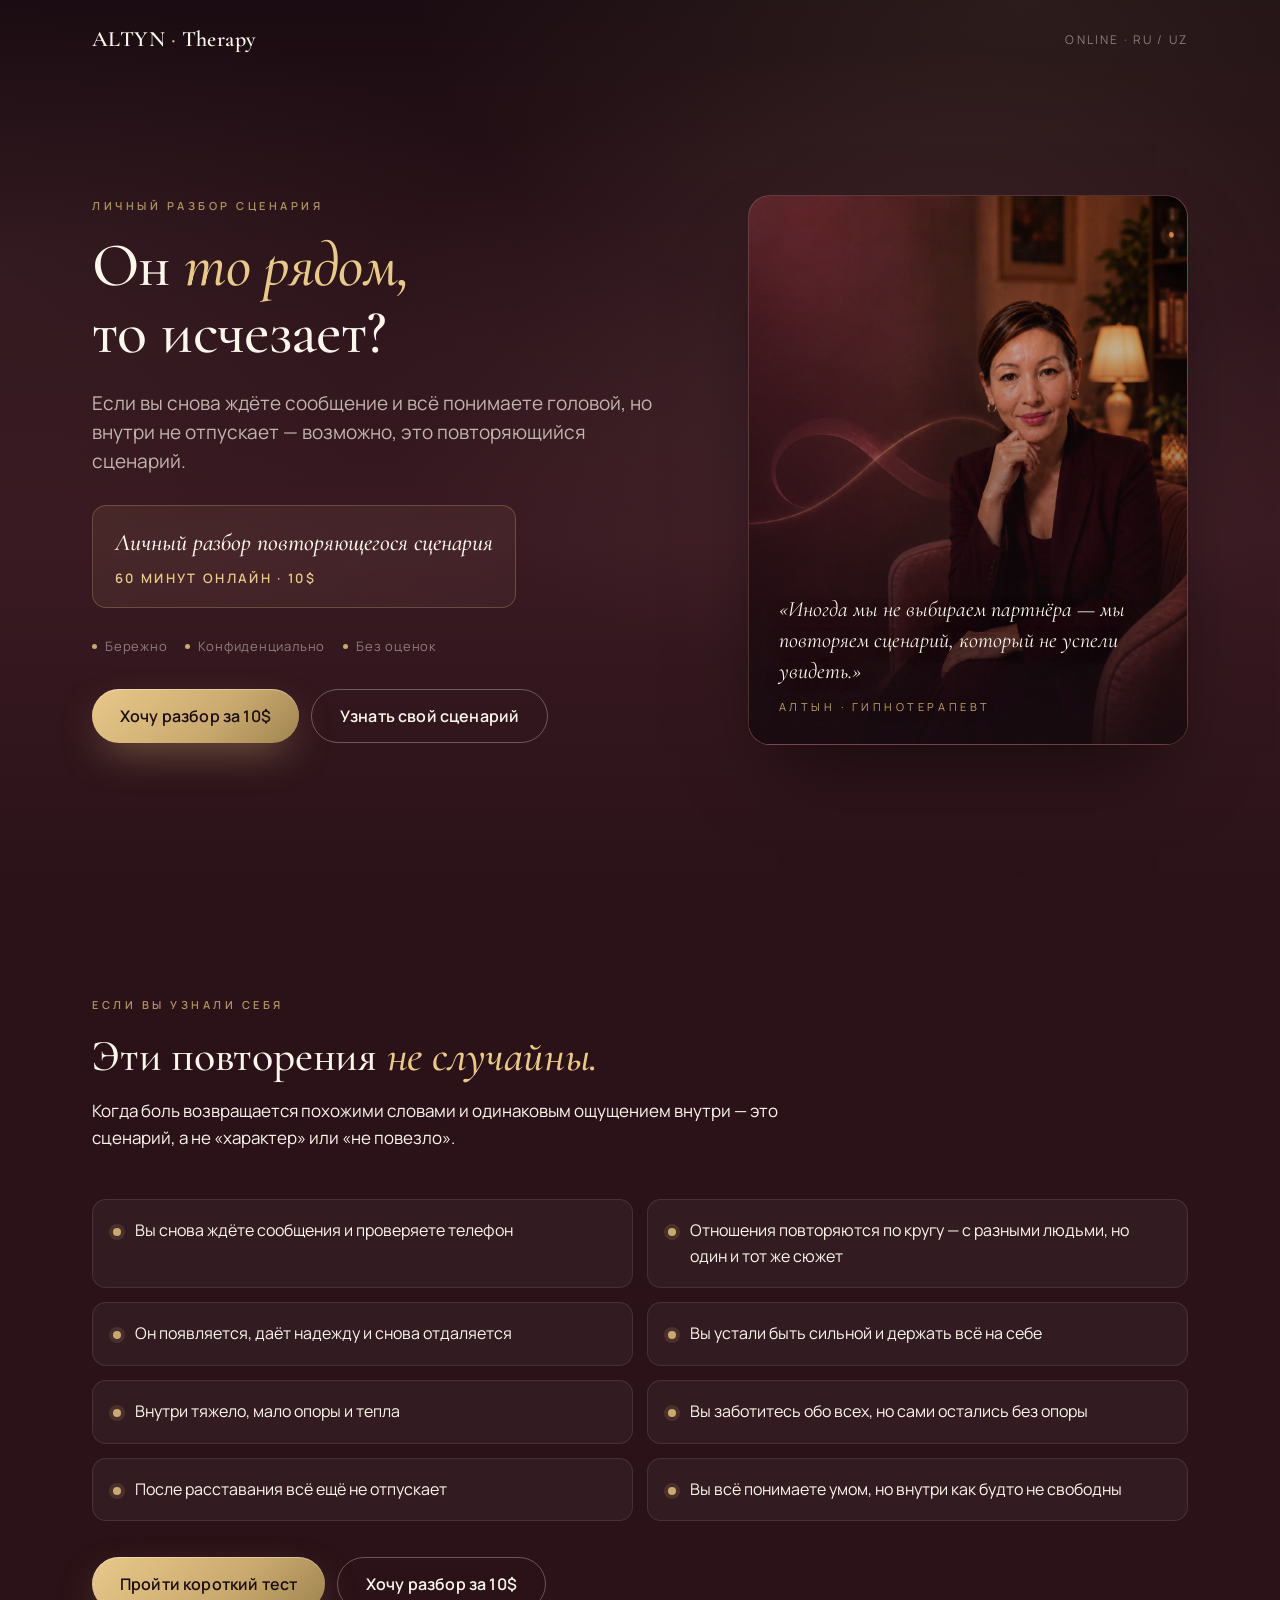
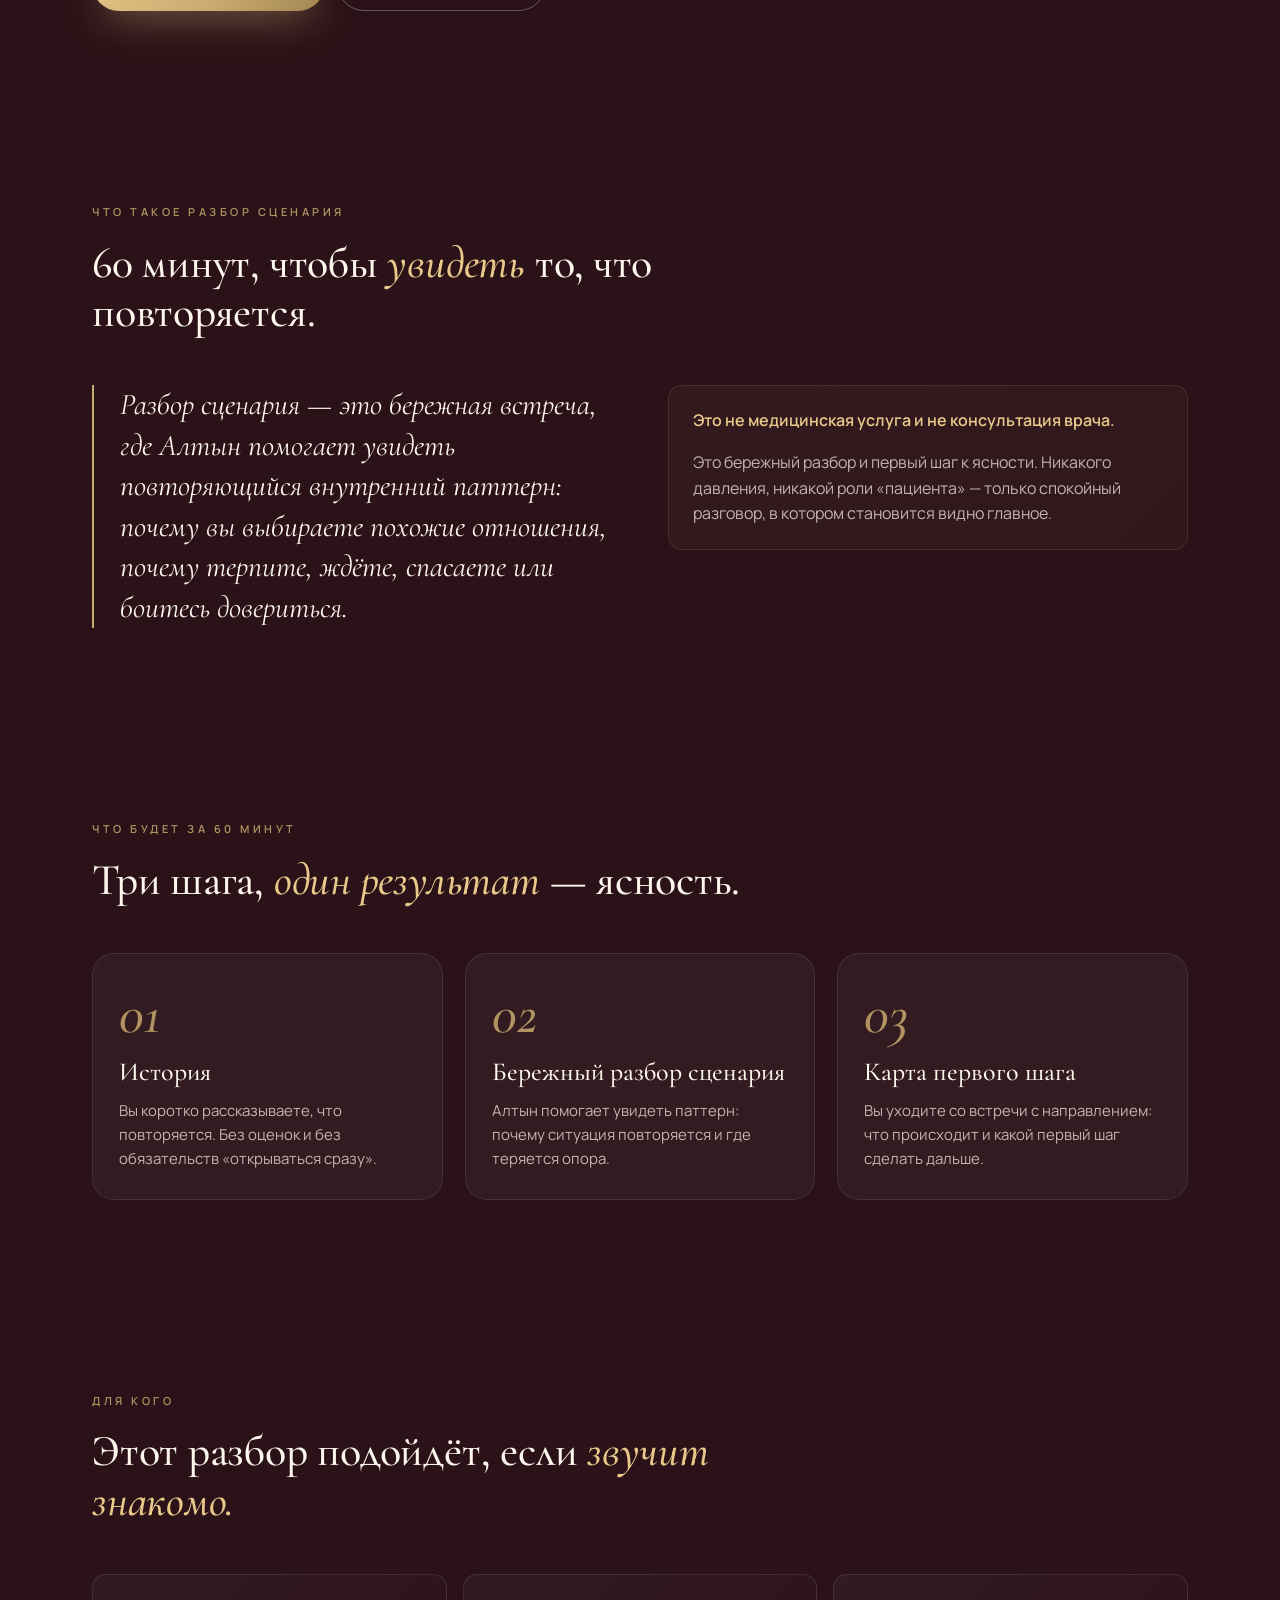
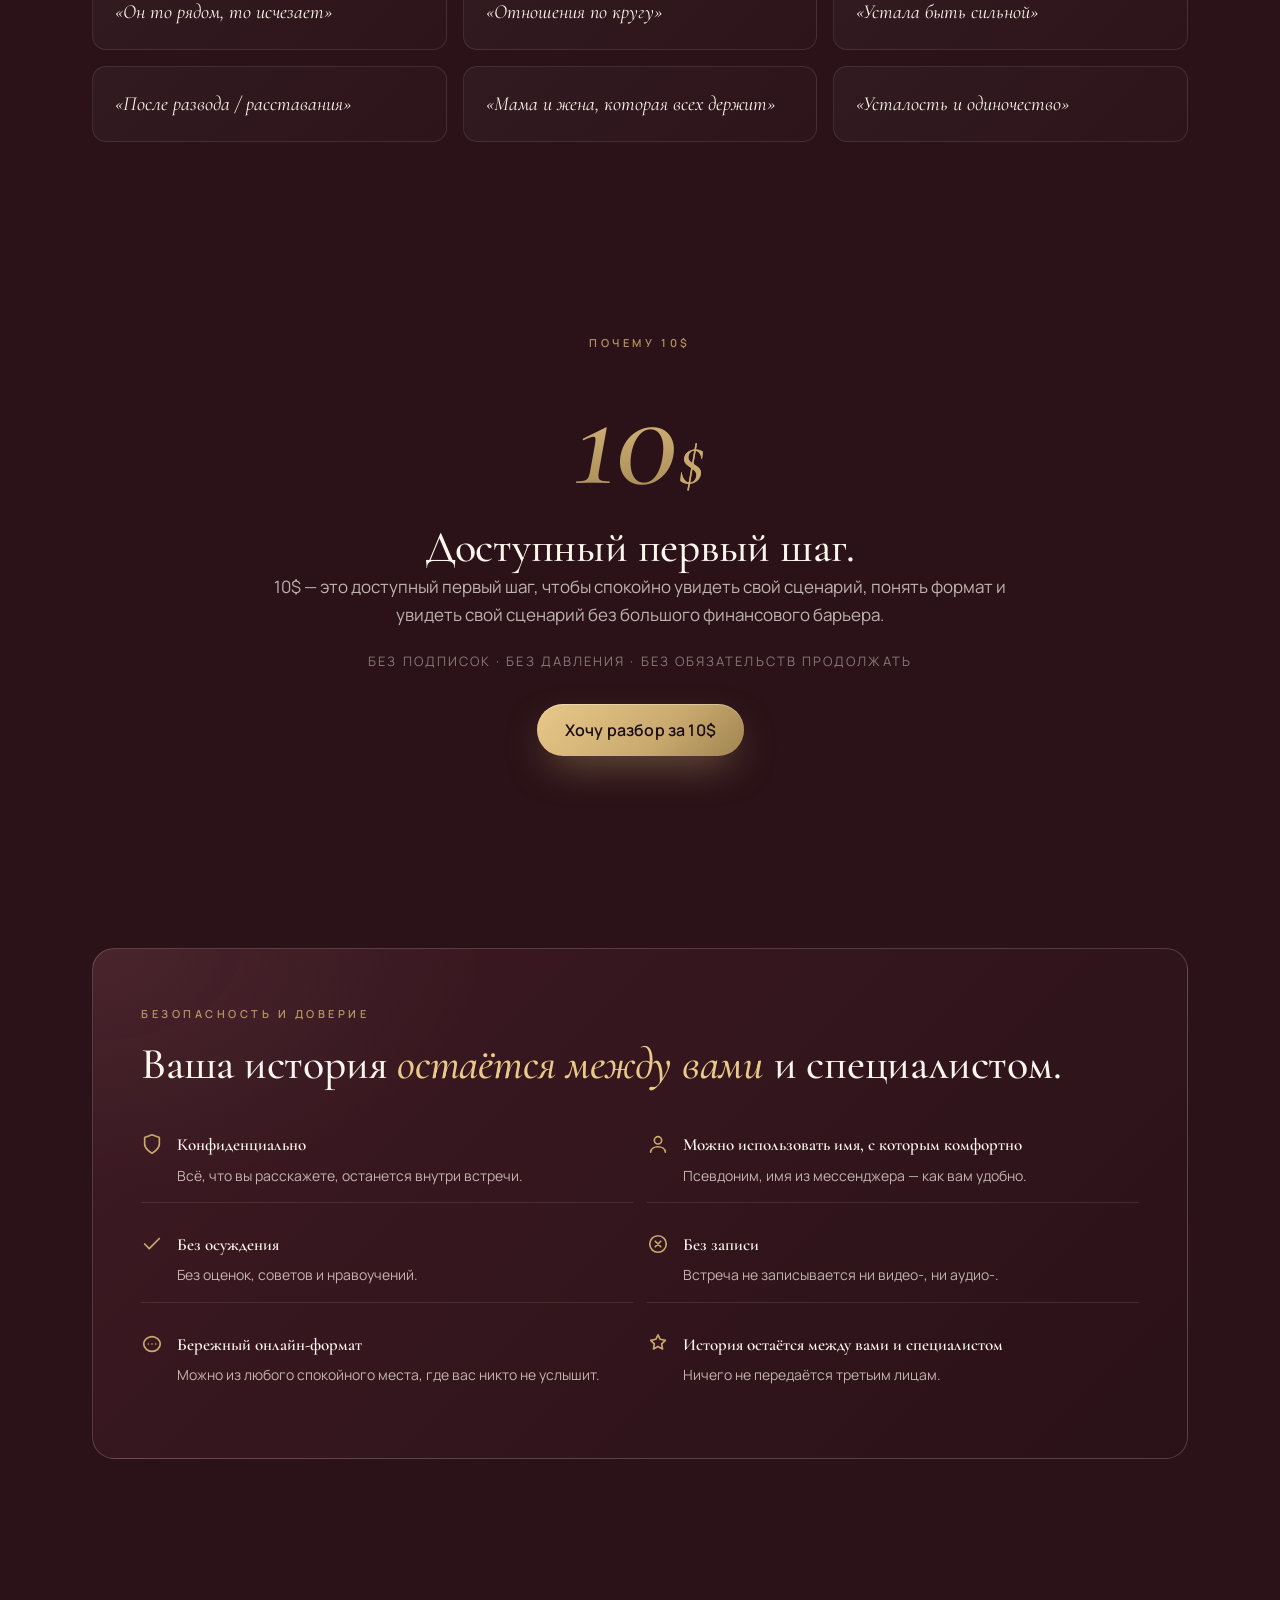
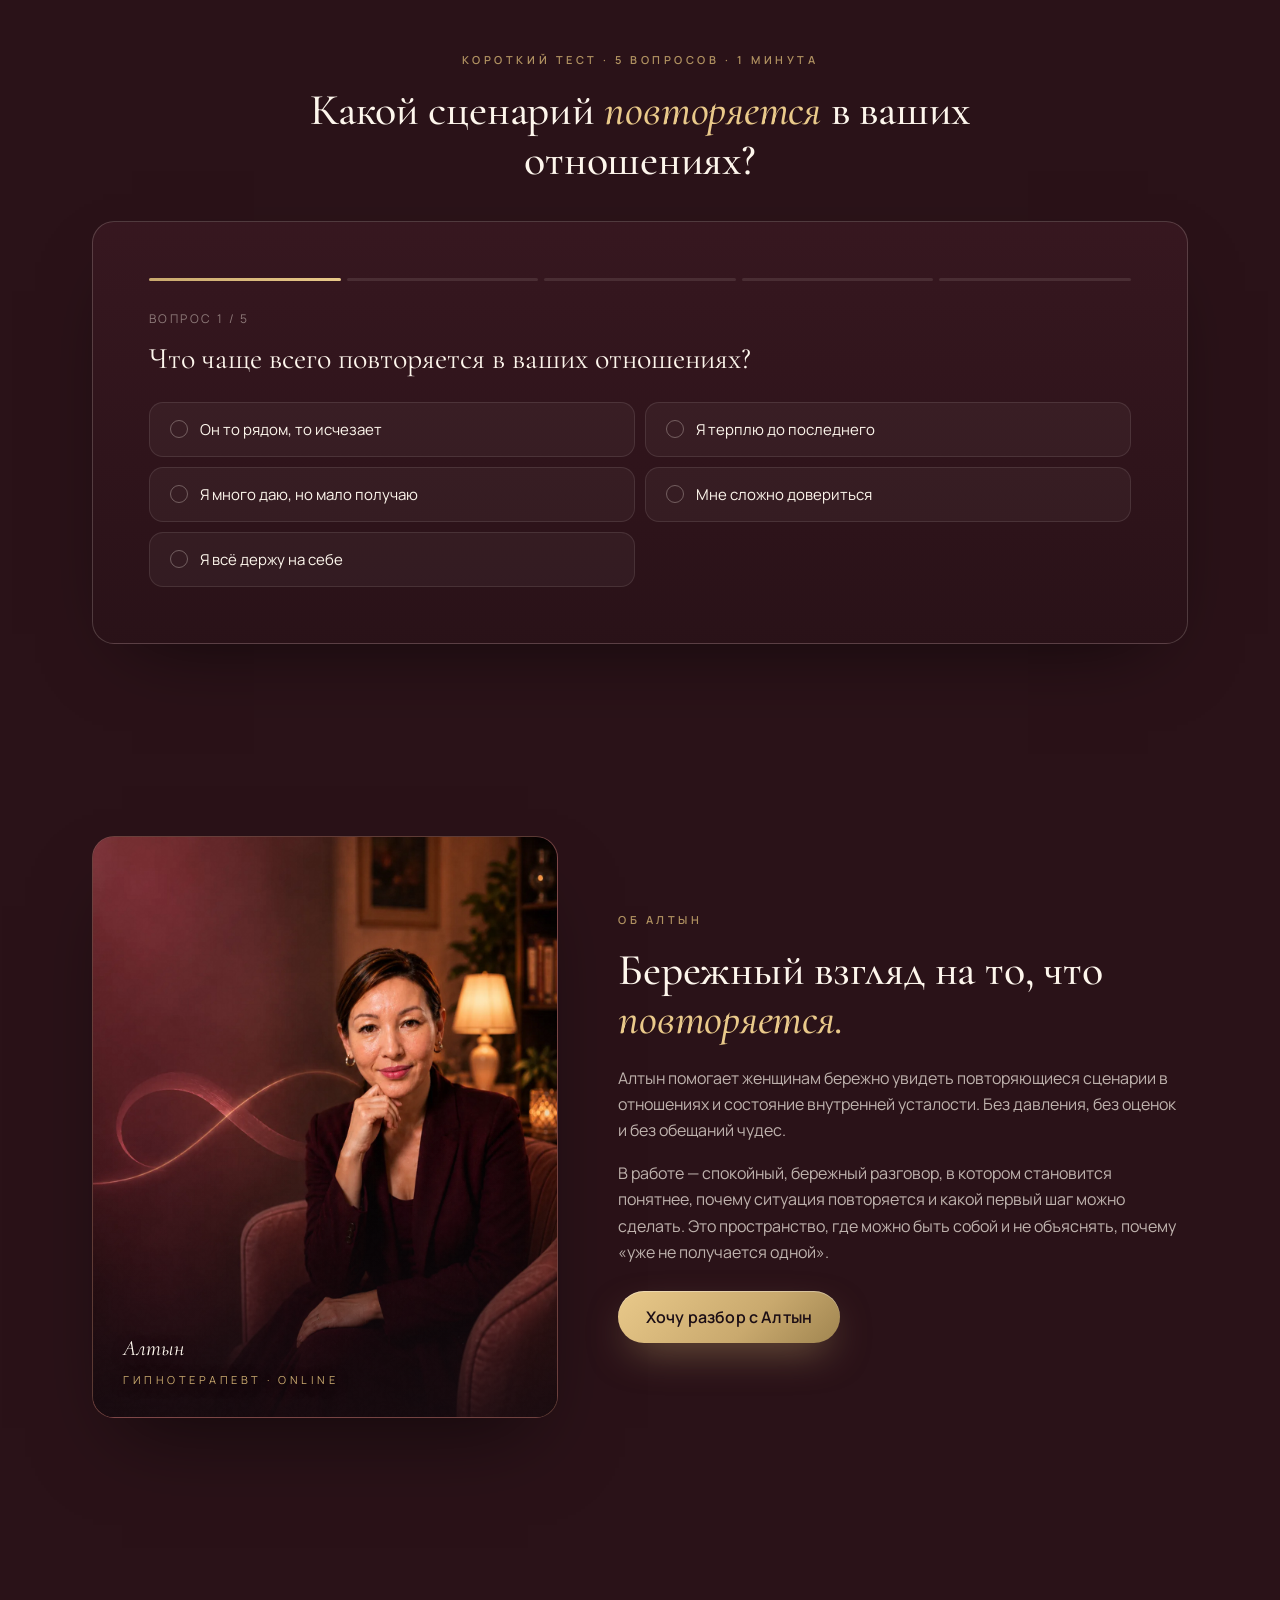
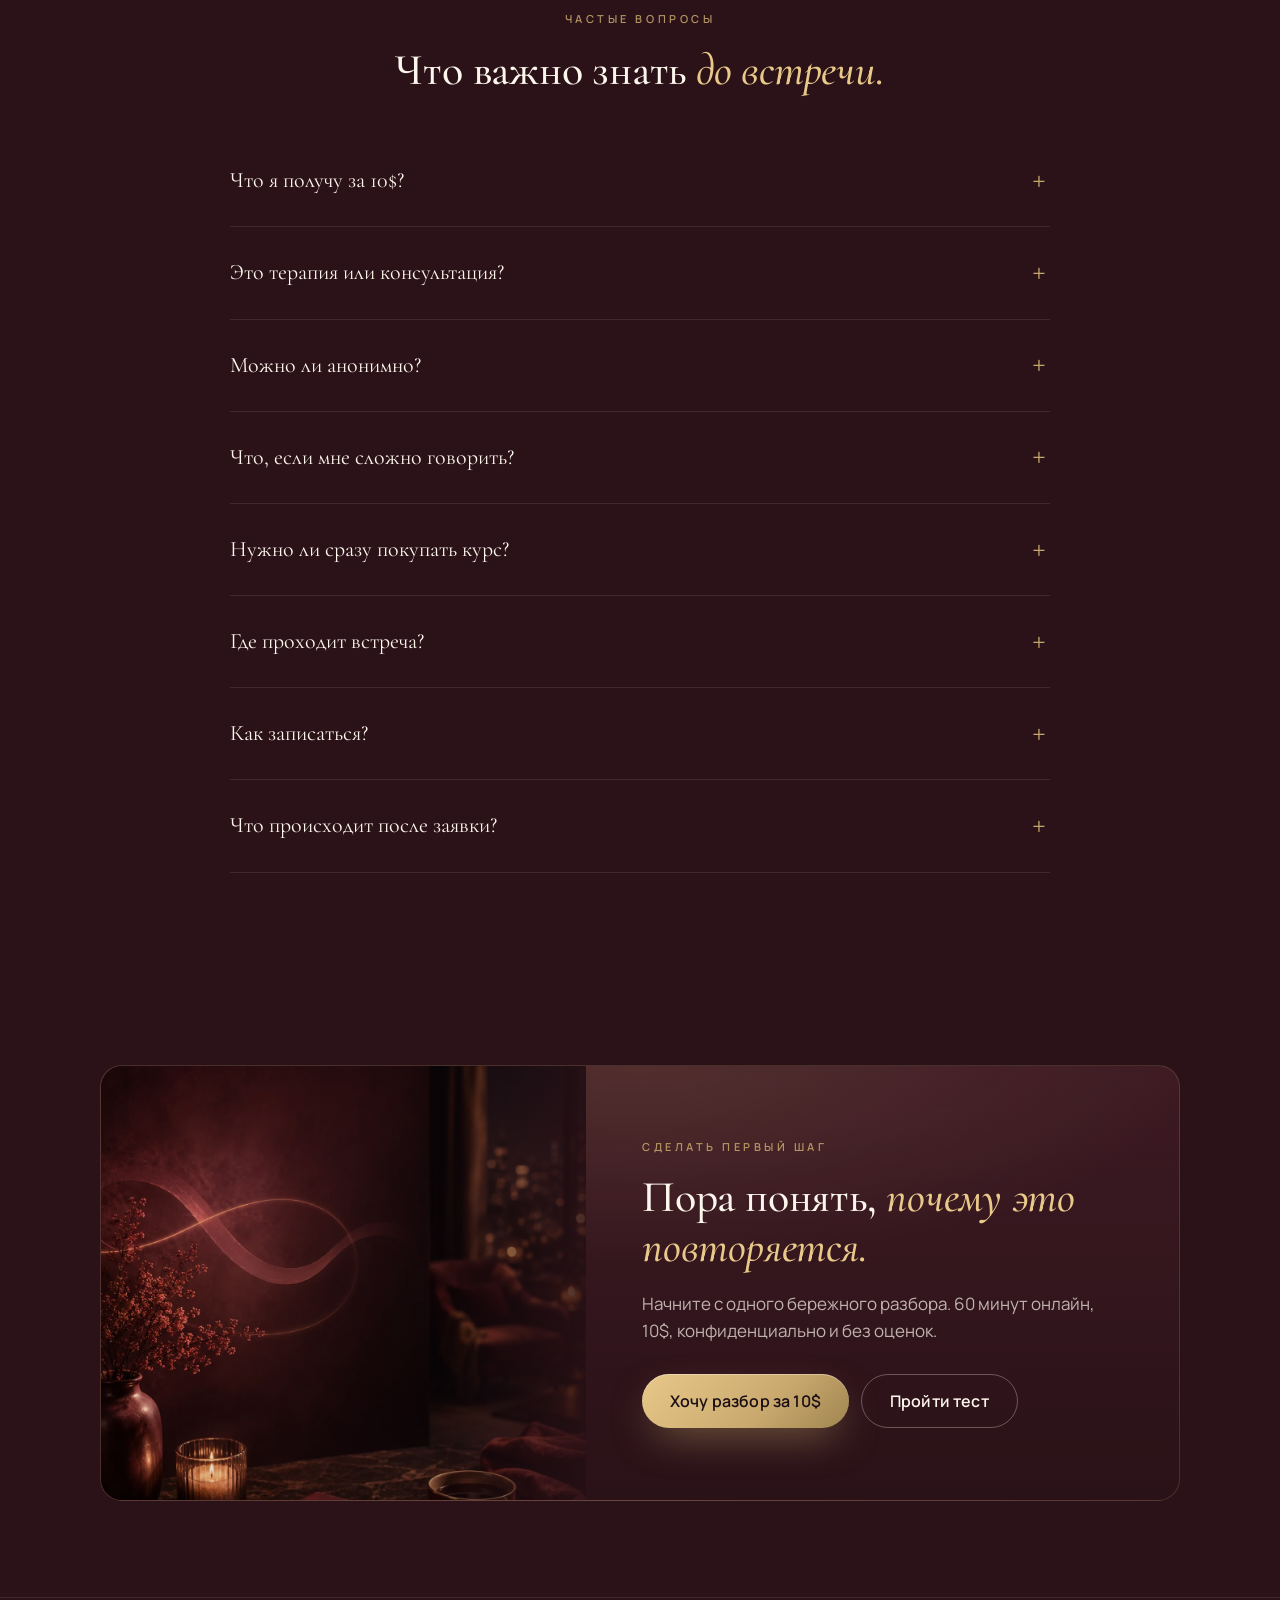
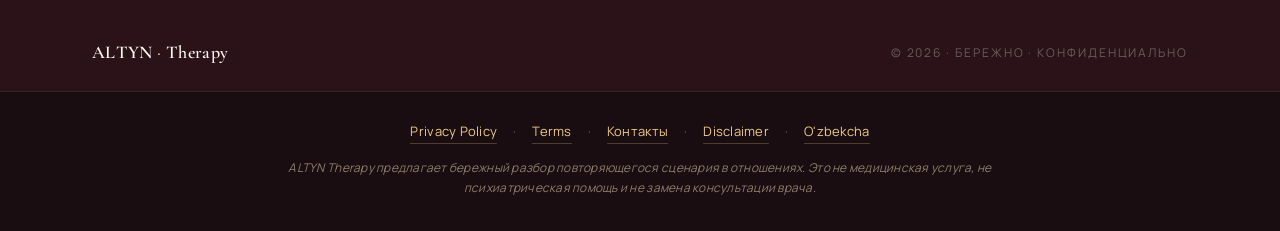
==== index.html @ 19b8c4bf "feat(seo): social-safe landing copy + legal pages + UZ version + real OG image Audit fixes for Meta/" ====
<!doctype html>
<html lang="ru">
<head>
  <meta charset="UTF-8" />
  <meta name="viewport" content="width=device-width, initial-scale=1.0, viewport-fit=cover" />

    <!-- ===== PRIMARY SEO =====
       Single source of truth for title / description / canonical / hreflang.
       Keywords meta is intentionally absent (ignored by Google, can flag for spam). -->
  <title>ALTYN Therapy — личный разбор отношений, которые идут по кругу</title>
  <meta name="description" content="Бережный разбор повторяющегося сценария отношений с Алтын. 60 минут онлайн за 10$. Конфиденциально, спокойно, без оценок. Это не медицинская услуга." />
  <meta name="author" content="Алтын" />
  <meta name="robots" content="index, follow" />
  <link rel="canonical" href="https://www.altyn-therapy.uz/" />
  <link rel="alternate" hreflang="ru" href="https://www.altyn-therapy.uz/" />
  <link rel="alternate" hreflang="uz" href="https://www.altyn-therapy.uz/uz/" />
  <link rel="alternate" hreflang="x-default" href="https://www.altyn-therapy.uz/" />

  <!-- ===== OPEN GRAPH (Facebook / Telegram / VK / LinkedIn) ===== -->
  <meta property="og:type" content="website" />
  <meta property="og:url" content="https://www.altyn-therapy.uz/" />
  <meta property="og:title" content="ALTYN Therapy — личный разбор отношений, которые идут по кругу" />
  <meta property="og:description" content="Бережный разбор повторяющегося сценария отношений. 60 минут онлайн за 10$. Конфиденциально и без оценок." />
  <meta property="og:image" content="https://www.altyn-therapy.uz/og-image.jpg" />
  <meta property="og:image:secure_url" content="https://www.altyn-therapy.uz/og-image.jpg" />
  <meta property="og:image:type" content="image/jpeg" />
  <meta property="og:image:width" content="1200" />
  <meta property="og:image:height" content="630" />
  <meta property="og:image:alt" content="ALTYN Therapy — личный разбор повторяющегося сценария отношений" />
  <meta property="og:locale" content="ru_RU" />
  <meta property="og:locale:alternate" content="uz_UZ" />
  <meta property="og:site_name" content="ALTYN Therapy" />

  <!-- ===== TWITTER ===== -->
  <meta name="twitter:card" content="summary_large_image" />
  <meta name="twitter:title" content="ALTYN Therapy — личный разбор отношений, которые идут по кругу" />
  <meta name="twitter:description" content="Бережный разбор повторяющегося сценария отношений. 60 минут онлайн за 10$. Конфиденциально и без оценок." />
  <meta name="twitter:image" content="https://www.altyn-therapy.uz/og-image.jpg" />
  <meta name="twitter:image:alt" content="ALTYN Therapy — личный разбор повторяющегося сценария отношений" />

  <!-- ===== FAVICON ===== -->
  <link rel="icon" type="image/svg+xml" href="/favicon.svg" />
  <meta name="theme-color" content="#2A1218" />

  <!-- ===== SCHEMA.ORG ===== -->
  <script type="application/ld+json">
{
  "@context": "https://schema.org",
  "@graph": [
    {
      "@type": "Organization",
      "@id": "https://www.altyn-therapy.uz/#org",
      "name": "ALTYN Therapy",
      "url": "https://www.altyn-therapy.uz/",
      "logo": "https://www.altyn-therapy.uz/favicon.svg",
      "areaServed": "Uzbekistan",
      "sameAs": [
        "https://t.me/altyntherapybot"
      ]
    },
    {
      "@type": "WebSite",
      "@id": "https://www.altyn-therapy.uz/#site",
      "name": "ALTYN Therapy",
      "url": "https://www.altyn-therapy.uz/",
      "inLanguage": "ru",
      "publisher": {
        "@id": "https://www.altyn-therapy.uz/#org"
      }
    },
    {
      "@type": "Service",
      "@id": "https://www.altyn-therapy.uz/#service",
      "name": "Личный разбор повторяющегося сценария отношений",
      "serviceType": "Бережный личный разбор",
      "description": "Онлайн-разбор повторяющегося сценария отношений с Алтын. Это не медицинская услуга и не консультация врача.",
      "areaServed": "Uzbekistan",
      "provider": {
        "@id": "https://www.altyn-therapy.uz/#org"
      },
      "availableChannel": {
        "@type": "ServiceChannel",
        "serviceUrl": "https://www.altyn-therapy.uz/",
        "availableLanguage": [
          "ru",
          "uz"
        ]
      },
      "offers": {
        "@type": "Offer",
        "price": "10",
        "priceCurrency": "USD",
        "availability": "https://schema.org/InStock",
        "url": "https://www.altyn-therapy.uz/",
        "category": "ConsultingService"
      }
    },
    {
      "@type": "FAQPage",
      "@id": "https://www.altyn-therapy.uz/#faq",
      "mainEntity": [
        {
          "@type": "Question",
          "name": "Это медицинская диагностика?",
          "acceptedAnswer": {
            "@type": "Answer",
            "text": "Нет. Это личный разбор повторяющегося сценария в отношениях. Он не заменяет консультацию врача или медицинскую помощь."
          }
        },
        {
          "@type": "Question",
          "name": "Что будет на разборе?",
          "acceptedAnswer": {
            "@type": "Answer",
            "text": "Вы расскажете ситуацию, вместе с Алтын посмотрите, что повторяется, где запускается привычная реакция и какой первый шаг может вернуть больше ясности."
          }
        },
        {
          "@type": "Question",
          "name": "Можно ли пройти онлайн?",
          "acceptedAnswer": {
            "@type": "Answer",
            "text": "Да, формат онлайн. Можно из любой точки, где вам спокойно и удобно."
          }
        },
        {
          "@type": "Question",
          "name": "Сколько стоит?",
          "acceptedAnswer": {
            "@type": "Answer",
            "text": "60 минут онлайн — 10$."
          }
        },
        {
          "@type": "Question",
          "name": "Куда ведут кнопки?",
          "acceptedAnswer": {
            "@type": "Answer",
            "text": "В Telegram-бот ALTYN Therapy, где можно пройти короткий тест и оставить заявку на разбор."
          }
        },
        {
          "@type": "Question",
          "name": "Это подойдёт, если я пока не понимаю, что именно происходит?",
          "acceptedAnswer": {
            "@type": "Answer",
            "text": "Да. Тест и разбор как раз помогают бережно сформулировать, какой сценарий может повторяться."
          }
        }
      ]
    },
    {
      "@type": "BreadcrumbList",
      "@id": "https://www.altyn-therapy.uz/#breadcrumbs",
      "itemListElement": [
        {
          "@type": "ListItem",
          "position": 1,
          "name": "Главная",
          "item": "https://www.altyn-therapy.uz/"
        }
      ]
    }
  ]
}
  </script>
  <!-- ===== FONTS ===== -->
  <link rel="preconnect" href="https://fonts.googleapis.com" />
  <link rel="preconnect" href="https://fonts.gstatic.com" crossorigin />
  <link href="https://fonts.googleapis.com/css2?family=Cormorant+Garamond:ital,wght@0,400;0,500;0,600;0,700;1,400;1,500&family=Manrope:wght@300;400;500;600;700&display=swap" rel="stylesheet" />

  <!-- ===== ANALYTICS HOOKS (env-driven, no hardcoded GA4/GTM yet) ===== -->
  <!-- Meta Pixel — already active. Replace ID via build step if needed. -->
  <script>window.__META_PIXEL_ID__ = '2475663283169925';</script>
  <script>
    // GA4 / GTM placeholder. Inject IDs via build env when available.
    // window.__GA4_ID__ = ''; // e.g. 'G-XXXXXXXX'
    // window.__GTM_ID__ = ''; // e.g. 'GTM-XXXXXXX'
    (function(){
      var GA4 = window.__GA4_ID__;
      var GTM = window.__GTM_ID__;
      if (GA4) {
        var s = document.createElement('script');
        s.async = true;
        s.src = 'https://www.googletagmanager.com/gtag/js?id=' + GA4;
        document.head.appendChild(s);
        window.dataLayer = window.dataLayer || [];
        window.gtag = function(){ window.dataLayer.push(arguments); };
        window.gtag('js', new Date());
        window.gtag('config', GA4);
      }
      if (GTM) {
        (function(w,d,s,l,i){w[l]=w[l]||[];w[l].push({'gtm.start':new Date().getTime(),event:'gtm.js'});
        var f=d.getElementsByTagName(s)[0],j=d.createElement(s),dl=l!='dataLayer'?'&l='+l:'';j.async=true;
        j.src='https://www.googletagmanager.com/gtm.js?id='+i+dl;f.parentNode.insertBefore(j,f);
        })(window,document,'script','dataLayer',GTM);
      }
    })();
  </script>
  <script src="/assets/altyn-utm.js" defer></script>
  <script src="/assets/altyn-pixel.js" defer></script>
  <noscript><img height="1" width="1" style="display:none"
    src="https://www.facebook.com/tr?id=2475663283169925&ev=PageView&noscript=1"
    alt="" /></noscript>

  <style>
    :root {
      --bg-0: #1A0C12;
      --bg-1: #2A1218;
      --bg-2: #3A1A22;
      --bg-3: #4A1F2B;
      --bg-4: #5C2638;
      --burgundy: #6B2D3E;
      --gold: #c9a96e;
      --gold-bright: #e9c98a;
      --gold-deep: #a08550;
      --rose: #d4a5a5;
      --rose-soft: #e8c8c8;
      --ink: #fdf6ec;
      --ink-dim: rgba(253, 246, 236, 0.70);
      --ink-faint: rgba(253, 246, 236, 0.45);
      --line: rgba(253, 246, 236, 0.10);
      --line-strong: rgba(253, 246, 236, 0.18);
      --card: rgba(253, 246, 236, 0.04);
      --card-hover: rgba(253, 246, 236, 0.07);
      --serif: 'Cormorant Garamond', 'Playfair Display', Georgia, serif;
      --sans: 'Manrope', -apple-system, BlinkMacSystemFont, 'Segoe UI', sans-serif;
      --radius: 22px;
      --radius-sm: 14px;
      --maxw: 1140px;
    }

    *, *::before, *::after { box-sizing: border-box; }
    html { scroll-behavior: smooth; -webkit-text-size-adjust: 100%; }
    body {
      margin: 0;
      font-family: var(--sans);
      font-weight: 400;
      font-size: 16px;
      line-height: 1.6;
      color: var(--ink);
      background: var(--bg-1);
      background-image:
        radial-gradient(80% 60% at 80% 0%, rgba(201,169,110,0.10) 0%, transparent 60%),
        radial-gradient(70% 50% at 0% 30%, rgba(212,165,165,0.06) 0%, transparent 60%),
        linear-gradient(180deg, var(--bg-0) 0%, var(--bg-1) 30%, var(--bg-2) 60%, var(--bg-1) 100%);
      background-attachment: fixed;
      overflow-x: hidden;
      -webkit-font-smoothing: antialiased;
      text-rendering: optimizeLegibility;
      padding-bottom: 80px; /* room for mobile sticky */
    }

    @media (min-width: 901px) { body { padding-bottom: 0; } }

    img { max-width: 100%; height: auto; display: block; }
    a { color: var(--gold-bright); text-decoration: none; }
    a:hover { color: var(--gold); }

    ::selection { background: var(--gold); color: var(--bg-0); }

    /* ----- LAYOUT ----- */
    .container {
      width: 100%;
      max-width: var(--maxw);
      margin: 0 auto;
      padding: 0 22px;
    }

    section { padding: 64px 0; position: relative; }
    @media (min-width: 768px) { section { padding: 96px 0; } }

    .eyebrow {
      font-family: var(--sans);
      letter-spacing: 0.32em;
      text-transform: uppercase;
      font-size: 11px;
      font-weight: 600;
      color: var(--gold);
      opacity: 0.85;
      margin-bottom: 18px;
    }
    h1, h2, h3 { font-family: var(--serif); font-weight: 500; color: var(--ink); margin: 0; }
    h1 { font-size: clamp(34px, 7vw, 62px); line-height: 1.08; letter-spacing: -0.01em; }
    h2 { font-size: clamp(28px, 4.6vw, 44px); line-height: 1.12; letter-spacing: -0.005em; }
    h3 { font-size: clamp(20px, 2.6vw, 26px); line-height: 1.25; }
    h1 em, h2 em, h3 em { font-style: italic; color: var(--gold-bright); font-weight: 500; }
    p { margin: 0 0 16px; color: var(--ink-dim); }
    p.lead { color: var(--ink); font-size: clamp(16px, 2.1vw, 19px); line-height: 1.55; }

    /* ----- HEADER ----- */
    .nav {
      position: absolute;
      top: 0; left: 0; right: 0;
      z-index: 50;
      padding: 22px 0;
    }
    .nav-inner {
      display: flex;
      align-items: center;
      justify-content: space-between;
    }
    .brand {
      font-family: var(--serif);
      font-size: 22px;
      font-weight: 600;
      letter-spacing: 0.02em;
      color: var(--ink);
    }
    .brand span { color: var(--gold-bright); font-style: italic; }
    .nav-meta {
      font-size: 12px;
      letter-spacing: 0.18em;
      text-transform: uppercase;
      color: var(--ink-faint);
    }
    @media (max-width: 540px) { .nav-meta { display: none; } }

    /* ----- BUTTONS ----- */
    .btn {
      display: inline-flex;
      align-items: center;
      justify-content: center;
      gap: 10px;
      padding: 18px 28px;
      font-family: var(--sans);
      font-size: 16px;
      font-weight: 600;
      letter-spacing: 0.01em;
      line-height: 1;
      border: 0;
      border-radius: 999px;
      cursor: pointer;
      text-decoration: none;
      transition: transform 200ms cubic-bezier(.2,.7,.2,1), box-shadow 250ms, background 250ms, color 200ms;
      will-change: transform;
      white-space: nowrap;
    }
    .btn:active { transform: translateY(1px) scale(0.99); }
    .btn-primary {
      background: linear-gradient(135deg, var(--gold-bright) 0%, var(--gold) 60%, var(--gold-deep) 100%);
      color: #1c0e15;
      box-shadow: 0 16px 40px -12px rgba(201,169,110,0.55), inset 0 1px 0 rgba(255,255,255,0.35);
    }
    .btn-primary:hover { transform: translateY(-2px); box-shadow: 0 22px 50px -12px rgba(201,169,110,0.75); color: #1c0e15; }
    .btn-ghost {
      background: transparent;
      color: var(--ink);
      border: 1px solid rgba(253,246,236,0.30);
    }
    .btn-ghost:hover { background: rgba(253,246,236,0.06); border-color: rgba(253,246,236,0.55); color: var(--ink); }
    .btn-block { width: 100%; }
    .btn-sm { padding: 12px 18px; font-size: 14px; }

    /* ----- HERO ----- */
    .hero {
      min-height: 100vh;
      min-height: 100dvh;
      padding: 120px 0 80px;
      display: flex;
      align-items: center;
      position: relative;
    }
    .hero::before {
      content: "";
      position: absolute;
      inset: 0;
      background: radial-gradient(60% 50% at 70% 40%, rgba(212,165,165,0.10) 0%, transparent 70%);
      pointer-events: none;
    }
    .hero-grid {
      display: grid;
      grid-template-columns: 1fr;
      gap: 40px;
      align-items: center;
    }
    @media (min-width: 960px) {
      .hero-grid { grid-template-columns: 1.15fr 0.85fr; gap: 60px; }
    }
    .hero-text { position: relative; z-index: 2; }
    .hero h1 { margin-bottom: 22px; }
    .hero-sub {
      font-size: clamp(16px, 2.1vw, 19px);
      line-height: 1.55;
      color: var(--ink-dim);
      max-width: 560px;
      margin-bottom: 28px;
    }
    .offer-card {
      display: inline-flex;
      flex-direction: column;
      gap: 6px;
      padding: 18px 22px;
      background: linear-gradient(135deg, rgba(201,169,110,0.10) 0%, rgba(212,165,165,0.06) 100%);
      border: 1px solid rgba(201,169,110,0.30);
      border-radius: var(--radius-sm);
      margin-bottom: 28px;
      backdrop-filter: blur(8px);
    }
    .offer-card .offer-title {
      font-family: var(--serif);
      font-size: clamp(20px, 2.4vw, 24px);
      color: var(--ink);
      font-weight: 500;
      font-style: italic;
    }
    .offer-card .offer-meta {
      font-size: 13px;
      letter-spacing: 0.18em;
      text-transform: uppercase;
      color: var(--gold-bright);
      font-weight: 600;
    }
    .markers {
      display: flex;
      flex-wrap: wrap;
      gap: 12px 18px;
      margin-bottom: 32px;
      font-size: 13px;
      color: var(--ink-faint);
      letter-spacing: 0.06em;
    }
    .markers span { display: inline-flex; align-items: center; gap: 8px; }
    .markers span::before {
      content: "";
      width: 5px; height: 5px;
      border-radius: 50%;
      background: var(--gold);
      display: inline-block;
    }

    /* ===== MOBILE HERO (full-bleed photo + bottom-aligned text) ===== */
    /* defined further down, AFTER base .hero-aside / .hero-portrait styles */
    .hero-cta {
      display: flex;
      flex-wrap: wrap;
      gap: 12px;
    }
    .hero-aside {
      position: relative;
      z-index: 1;
    }
    .hero-portrait {
      position: relative;
      border-radius: var(--radius);
      overflow: hidden;
      aspect-ratio: 4 / 5;
      background: linear-gradient(135deg, var(--burgundy) 0%, var(--bg-3) 60%, var(--bg-1) 100%);
      border: 1px solid rgba(201,169,110,0.20);
      box-shadow: 0 40px 80px -30px rgba(0,0,0,0.6);
      display: flex;
      align-items: flex-end;
      padding: 30px;
    }
    .hero-portrait img {
      position: absolute;
      inset: 0;
      width: 100%;
      height: 100%;
      object-fit: cover;
      object-position: center center;
      z-index: 0;
    }
    .hero-portrait::before {
      content: "";
      position: absolute;
      inset: 0;
      background:
        linear-gradient(180deg, rgba(26,12,18,0.10) 0%, rgba(26,12,18,0.45) 60%, rgba(26,12,18,0.85) 100%),
        linear-gradient(90deg, rgba(26,12,18,0.25) 0%, transparent 40%);
      z-index: 1;
      pointer-events: none;
    }
    .hero-portrait::after {
      content: "";
      position: absolute;
      inset: 0;
      background:
        url("data:image/svg+xml;utf8,<svg xmlns='http://www.w3.org/2000/svg' viewBox='0 0 100 100'><filter id='n'><feTurbulence baseFrequency='0.9' numOctaves='2' stitchTiles='stitch'/><feColorMatrix values='0 0 0 0 1  0 0 0 0 1  0 0 0 0 1  0 0 0 0.025 0'/></filter><rect width='100%25' height='100%25' filter='url(%23n)'/></svg>");
      mix-blend-mode: overlay;
      opacity: 0.5;
      pointer-events: none;
      z-index: 2;
    }
    .hero-portrait-quote {
      position: relative;
      z-index: 3;
      font-family: var(--serif);
      font-style: italic;
      font-size: clamp(18px, 2.4vw, 22px);
      line-height: 1.4;
      color: var(--ink);
      text-shadow: 0 2px 14px rgba(0,0,0,0.55);
    }
    .hero-portrait-quote span {
      display: block;
      margin-top: 12px;
      font-family: var(--sans);
      font-style: normal;
      font-size: 11px;
      letter-spacing: 0.32em;
      text-transform: uppercase;
      color: var(--gold);
      opacity: 0.95;
    }

    /* ===== MOBILE HERO (full-bleed photo + bottom-aligned text) ===== */
    /* Placed AFTER base .hero-aside / .hero-portrait so source order
       wins on equal specificity at narrow viewports. */
    @media (max-width: 899px) {
      .hero {
        padding: 0;
        min-height: 100vh;
        min-height: 100dvh;
        margin-bottom: -80px;
        display: block;
        overflow: hidden;
      }
      .hero::before { display: none; }
      .hero > .container {
        padding: 0;
        max-width: none;
        height: 100vh;
        height: 100dvh;
        min-height: 600px;
        position: relative;
      }
      .hero-grid {
        display: block;
        gap: 0;
        height: 100%;
        position: relative;
      }
      .hero-aside {
        position: absolute;
        inset: 0;
        margin: 0;
        z-index: 0;
        opacity: 1 !important;
        transform: none !important;
      }
      .hero-portrait {
        position: absolute;
        inset: 0;
        aspect-ratio: auto;
        border-radius: 0;
        border: 0;
        box-shadow: none;
        padding: 0;
      }
      .hero-portrait img { object-position: center 18%; }
      .hero-portrait::before {
        background:
          linear-gradient(180deg,
            rgba(26,12,18,0.05) 0%,
            rgba(26,12,18,0.05) 30%,
            rgba(26,12,18,0.55) 56%,
            rgba(26,12,18,0.92) 78%,
            rgba(26,12,18,1.0) 100%);
      }
      .hero-portrait-quote { display: none; }

      .hero-text {
        position: relative;
        z-index: 2;
        height: 100%;
        padding: 96px 22px 32px;
        display: flex;
        flex-direction: column;
        justify-content: flex-end;
      }
      .hero-text .eyebrow {
        font-size: 11px;
        letter-spacing: 0.30em;
        margin-bottom: 10px;
        color: var(--gold);
        text-shadow: 0 2px 12px rgba(0,0,0,0.55);
      }
      .hero h1 {
        font-size: clamp(36px, 11vw, 52px);
        line-height: 1.02;
        margin-bottom: 12px;
        text-shadow: 0 2px 16px rgba(0,0,0,0.50);
      }
      .hero-sub {
        font-size: 15px;
        line-height: 1.45;
        margin-bottom: 16px;
        color: rgba(253,246,236,0.92);
        text-shadow: 0 2px 10px rgba(0,0,0,0.55);
        max-width: none;
      }
      .offer-card {
        padding: 10px 16px;
        margin-bottom: 14px;
        backdrop-filter: blur(10px);
        background: linear-gradient(135deg, rgba(201,169,110,0.18) 0%, rgba(212,165,165,0.10) 100%);
        border-color: rgba(201,169,110,0.45);
        align-self: flex-start;
      }
      .offer-card .offer-title { display: none; }
      .offer-card .offer-meta {
        font-size: 12.5px;
        letter-spacing: 0.16em;
      }
      .markers {
        gap: 8px 14px;
        margin-bottom: 18px;
        font-size: 12px;
        color: rgba(253,246,236,0.78);
      }
      .hero-cta {
        display: flex;
        flex-direction: column;
        gap: 10px;
      }
      .hero-cta .btn {
        width: 100%;
        min-height: 56px;
        padding: 17px 22px;
        font-size: 15.5px;
      }
      .hero-cta .btn-ghost {
        background: rgba(26,12,18,0.40);
        border-color: rgba(253,246,236,0.40);
        backdrop-filter: blur(8px);
      }
    }
    @media (max-width: 380px) {
      .hero-text { padding: 88px 18px 28px; }
      .hero h1 { font-size: 38px; line-height: 1.02; }
      .hero-sub { font-size: 14.5px; line-height: 1.42; margin-bottom: 14px; }
      .markers { font-size: 11.5px; gap: 6px 12px; margin-bottom: 14px; }
    }
    .hero-aside.reveal { opacity: 1; transform: none; }


    /* ----- SECTION HEADERS ----- */
    .section-head {
      max-width: 760px;
      margin-bottom: 48px;
    }
    .section-head h2 { margin-bottom: 16px; }
    .section-head p { font-size: 17px; line-height: 1.6; }

    /* ----- RECOGNIZE LIST ----- */
    .recognize-grid {
      display: grid;
      grid-template-columns: 1fr;
      gap: 12px;
    }
    @media (min-width: 700px) { .recognize-grid { grid-template-columns: 1fr 1fr; gap: 14px; } }
    .recognize-item {
      display: flex;
      gap: 14px;
      align-items: flex-start;
      padding: 18px 20px;
      background: var(--card);
      border: 1px solid var(--line);
      border-radius: var(--radius-sm);
      font-size: 16px;
      color: var(--ink);
      transition: background 250ms, border-color 250ms, transform 250ms;
    }
    .recognize-item:hover {
      background: var(--card-hover);
      border-color: var(--line-strong);
      transform: translateY(-2px);
    }
    .recognize-item::before {
      content: "";
      flex-shrink: 0;
      width: 8px; height: 8px;
      border-radius: 50%;
      background: var(--gold);
      box-shadow: 0 0 0 4px rgba(201,169,110,0.15);
      margin-top: 10px;
    }
    .recognize-cta { margin-top: 36px; display: flex; gap: 12px; flex-wrap: wrap; }

    /* ----- WHAT IS ----- */
    .what-is-wrap {
      display: grid;
      grid-template-columns: 1fr;
      gap: 28px;
      align-items: start;
    }
    @media (min-width: 900px) { .what-is-wrap { grid-template-columns: 1fr 1fr; gap: 56px; } }
    .what-is-quote {
      font-family: var(--serif);
      font-style: italic;
      font-size: clamp(22px, 2.8vw, 30px);
      line-height: 1.35;
      color: var(--ink);
      border-left: 2px solid var(--gold);
      padding-left: 26px;
    }
    .what-is-note {
      padding: 22px 24px;
      background: linear-gradient(135deg, rgba(212,165,165,0.05) 0%, rgba(201,169,110,0.04) 100%);
      border: 1px solid var(--line);
      border-radius: var(--radius-sm);
    }
    .what-is-note strong { color: var(--gold-bright); font-weight: 600; }

    /* ----- 60 MIN STEPS ----- */
    .steps {
      display: grid;
      grid-template-columns: 1fr;
      gap: 18px;
      counter-reset: stepcount;
    }
    @media (min-width: 800px) { .steps { grid-template-columns: 1fr 1fr 1fr; gap: 22px; } }
    .step {
      position: relative;
      padding: 32px 26px 28px;
      background: var(--card);
      border: 1px solid var(--line);
      border-radius: var(--radius);
      counter-increment: stepcount;
      transition: border-color 250ms, transform 250ms;
    }
    .step:hover { border-color: var(--line-strong); transform: translateY(-3px); }
    .step::before {
      content: counter(stepcount, decimal-leading-zero);
      font-family: var(--serif);
      font-style: italic;
      font-size: 56px;
      font-weight: 500;
      line-height: 1;
      color: var(--gold);
      opacity: 0.85;
      display: block;
      margin-bottom: 14px;
    }
    .step h3 { margin-bottom: 10px; }
    .step p { margin: 0; color: var(--ink-dim); font-size: 15px; }

    /* ----- FOR WHOM ----- */
    .segments {
      display: grid;
      grid-template-columns: 1fr 1fr;
      gap: 12px;
    }
    @media (min-width: 700px) { .segments { grid-template-columns: 1fr 1fr 1fr; gap: 16px; } }
    @media (min-width: 1000px) { .segments { grid-template-columns: repeat(3, 1fr); } }
    .segment {
      padding: 24px 22px;
      background: linear-gradient(135deg, rgba(253,246,236,0.04) 0%, rgba(253,246,236,0.01) 100%);
      border: 1px solid var(--line);
      border-radius: var(--radius-sm);
      font-family: var(--serif);
      font-size: clamp(17px, 2vw, 20px);
      font-style: italic;
      color: var(--ink);
      line-height: 1.3;
      transition: background 250ms, border-color 250ms;
    }
    .segment:hover { background: var(--card-hover); border-color: rgba(201,169,110,0.30); }

    /* ----- WHY 10$ ----- */
    .why-10 {
      max-width: 760px;
      margin: 0 auto;
      text-align: center;
    }
    .why-10 .price-mark {
      display: inline-block;
      font-family: var(--serif);
      font-style: italic;
      font-size: clamp(80px, 14vw, 140px);
      line-height: 1;
      font-weight: 500;
      background: linear-gradient(180deg, var(--gold-bright), var(--gold-deep));
      -webkit-background-clip: text;
      background-clip: text;
      color: transparent;
      margin-bottom: 14px;
    }
    .why-10 p { font-size: 17px; line-height: 1.65; }
    .why-10 .micro {
      margin-top: 22px;
      font-size: 13px;
      letter-spacing: 0.16em;
      text-transform: uppercase;
      color: var(--ink-faint);
    }

    /* ----- SAFETY ----- */
    .safety-wrap {
      background:
        radial-gradient(60% 80% at 0% 0%, rgba(212,165,165,0.08) 0%, transparent 60%),
        linear-gradient(135deg, rgba(107,45,62,0.30) 0%, rgba(42,18,24,0.30) 100%);
      border: 1px solid var(--line-strong);
      border-radius: var(--radius);
      padding: 40px 28px;
    }
    @media (min-width: 768px) { .safety-wrap { padding: 56px 48px; } }
    .safety-list {
      display: grid;
      grid-template-columns: 1fr;
      gap: 14px;
      margin-top: 28px;
    }
    @media (min-width: 700px) { .safety-list { grid-template-columns: 1fr 1fr; } }
    .safety-item {
      display: flex;
      gap: 14px;
      align-items: flex-start;
      padding: 14px 0;
      border-bottom: 1px solid var(--line);
    }
    .safety-item:last-child, .safety-item:nth-last-child(2) { border-bottom: 0; }
    @media (max-width: 699px) {
      .safety-item { border-bottom: 1px solid var(--line); }
      .safety-item:last-child { border-bottom: 0; }
    }
    .safety-item svg {
      flex-shrink: 0;
      width: 22px; height: 22px;
      color: var(--gold);
      margin-top: 2px;
    }
    .safety-item strong { color: var(--ink); font-weight: 600; display: block; margin-bottom: 4px; font-family: var(--serif); font-size: 17px; }
    .safety-item span { color: var(--ink-dim); font-size: 14px; line-height: 1.5; }

    /* ----- QUIZ ----- */
    .quiz-wrap {
      background: linear-gradient(180deg, rgba(107,45,62,0.20) 0%, rgba(42,18,24,0.20) 100%);
      border: 1px solid var(--line-strong);
      border-radius: var(--radius);
      padding: 36px 24px;
      box-shadow: 0 30px 80px -40px rgba(0,0,0,0.7);
    }
    @media (min-width: 768px) { .quiz-wrap { padding: 56px 56px; } }
    .quiz-progress {
      display: flex;
      gap: 6px;
      margin-bottom: 28px;
    }
    .quiz-progress div {
      flex: 1;
      height: 3px;
      background: rgba(253,246,236,0.10);
      border-radius: 2px;
      overflow: hidden;
      position: relative;
    }
    .quiz-progress div.active::after {
      content: "";
      position: absolute;
      inset: 0;
      background: linear-gradient(90deg, var(--gold), var(--gold-bright));
      animation: fillBar 350ms ease forwards;
    }
    .quiz-progress div.done::after {
      content: "";
      position: absolute; inset: 0;
      background: var(--gold);
    }
    @keyframes fillBar { from { transform: translateX(-100%); } to { transform: translateX(0); } }
    .quiz-step { display: none; }
    .quiz-step.active { display: block; animation: fadeUp 380ms cubic-bezier(.2,.7,.2,1); }
    @keyframes fadeUp { from { opacity: 0; transform: translateY(8px); } to { opacity: 1; transform: translateY(0); } }
    .quiz-question {
      font-family: var(--serif);
      font-size: clamp(22px, 3vw, 30px);
      line-height: 1.25;
      color: var(--ink);
      margin-bottom: 24px;
      max-width: 720px;
    }
    .quiz-options { display: grid; grid-template-columns: 1fr; gap: 10px; }
    @media (min-width: 600px) { .quiz-options { grid-template-columns: 1fr 1fr; } }
    .quiz-option {
      display: flex;
      align-items: center;
      gap: 12px;
      width: 100%;
      padding: 16px 20px;
      background: var(--card);
      border: 1px solid var(--line);
      border-radius: var(--radius-sm);
      color: var(--ink);
      font-family: var(--sans);
      font-size: 15px;
      text-align: left;
      cursor: pointer;
      transition: background 200ms, border-color 200ms, transform 200ms;
    }
    .quiz-option:hover, .quiz-option:focus {
      background: var(--card-hover);
      border-color: var(--gold);
      transform: translateY(-1px);
      outline: none;
    }
    .quiz-option::before {
      content: "";
      width: 18px; height: 18px;
      border-radius: 50%;
      border: 1.5px solid rgba(253,246,236,0.30);
      flex-shrink: 0;
      transition: border-color 200ms, background 200ms;
    }
    .quiz-option:hover::before { border-color: var(--gold); }
    .quiz-counter {
      font-size: 12px;
      letter-spacing: 0.20em;
      text-transform: uppercase;
      color: var(--ink-faint);
      margin-bottom: 12px;
    }
    .quiz-result-card { display: none; }
    .quiz-result-card.active { display: block; animation: fadeUp 480ms cubic-bezier(.2,.7,.2,1); }
    .quiz-result-eyebrow {
      font-size: 11px;
      letter-spacing: 0.32em;
      text-transform: uppercase;
      color: var(--gold);
      margin-bottom: 14px;
      font-weight: 600;
    }
    .quiz-result-title {
      font-family: var(--serif);
      font-size: clamp(28px, 4.5vw, 42px);
      line-height: 1.15;
      color: var(--ink);
      margin: 0 0 18px;
    }
    .quiz-result-title em { font-style: italic; color: var(--gold-bright); }
    .quiz-result-desc {
      font-size: 16px;
      line-height: 1.6;
      color: var(--ink-dim);
      max-width: 620px;
      margin-bottom: 28px;
    }
    .quiz-result-cta { display: flex; flex-wrap: wrap; gap: 12px; }
    .quiz-restart {
      margin-top: 22px;
      font-size: 13px;
      letter-spacing: 0.10em;
      color: var(--ink-faint);
      background: none;
      border: 0;
      cursor: pointer;
      padding: 6px 0;
      text-transform: uppercase;
    }
    .quiz-restart:hover { color: var(--gold); }

    /* ----- ABOUT ----- */
    .about-wrap {
      display: grid;
      grid-template-columns: 1fr;
      gap: 36px;
      align-items: center;
    }
    @media (min-width: 900px) { .about-wrap { grid-template-columns: 0.9fr 1.1fr; gap: 60px; } }
    .about-portrait {
      aspect-ratio: 4 / 5;
      border-radius: var(--radius);
      overflow: hidden;
      background: linear-gradient(135deg, var(--burgundy) 0%, var(--bg-2) 100%);
      border: 1px solid rgba(201,169,110,0.22);
      position: relative;
      display: flex;
      align-items: flex-end;
      padding: 30px;
      box-shadow: 0 40px 80px -30px rgba(0,0,0,0.55);
    }
    .about-portrait img {
      position: absolute;
      inset: 0;
      width: 100%;
      height: 100%;
      object-fit: cover;
      object-position: center top;
      z-index: 0;
    }
    .about-portrait::before {
      content: "";
      position: absolute; inset: 0;
      background: linear-gradient(180deg, rgba(26,12,18,0.0) 50%, rgba(26,12,18,0.78) 100%);
      z-index: 1;
      pointer-events: none;
    }
    .about-portrait::after {
      content: "";
      position: absolute; inset: 0;
      background: url("data:image/svg+xml;utf8,<svg xmlns='http://www.w3.org/2000/svg' viewBox='0 0 100 100'><filter id='n'><feTurbulence baseFrequency='0.85' numOctaves='2' stitchTiles='stitch'/><feColorMatrix values='0 0 0 0 1  0 0 0 0 1  0 0 0 0 1  0 0 0 0.025 0'/></filter><rect width='100%25' height='100%25' filter='url(%23n)'/></svg>");
      mix-blend-mode: overlay;
      pointer-events: none;
      z-index: 2;
    }
    .about-portrait .about-tag {
      position: relative;
      z-index: 3;
      font-family: var(--serif);
      font-style: italic;
      font-size: 22px;
      color: var(--ink);
      line-height: 1.3;
      text-shadow: 0 2px 14px rgba(0,0,0,0.55);
    }
    .about-portrait .about-tag span {
      display: block;
      margin-top: 10px;
      font-family: var(--sans);
      font-style: normal;
      font-size: 11px;
      letter-spacing: 0.32em;
      text-transform: uppercase;
      color: var(--gold);
    }
    .about-text h2 { margin-bottom: 20px; }
    .about-text p { font-size: 16px; line-height: 1.65; }
    .about-text .about-cta { margin-top: 26px; }

    /* ----- FAQ ----- */
    .faq-list { max-width: 820px; margin: 0 auto; }
    .faq-item {
      border-bottom: 1px solid var(--line);
      padding: 6px 0;
    }
    .faq-item summary {
      list-style: none;
      cursor: pointer;
      padding: 22px 40px 22px 0;
      font-family: var(--serif);
      font-size: clamp(18px, 2.2vw, 22px);
      color: var(--ink);
      position: relative;
      transition: color 200ms;
    }
    .faq-item summary::-webkit-details-marker { display: none; }
    .faq-item summary:hover { color: var(--gold-bright); }
    .faq-item summary::after {
      content: "+";
      position: absolute;
      right: 4px;
      top: 50%;
      transform: translateY(-50%);
      font-size: 24px;
      color: var(--gold);
      font-family: var(--sans);
      font-weight: 300;
      transition: transform 250ms;
    }
    .faq-item[open] summary::after { content: "−"; }
    .faq-item p {
      padding: 0 0 22px 0;
      color: var(--ink-dim);
      font-size: 16px;
      line-height: 1.65;
      max-width: 720px;
    }

    /* ----- FINAL CTA ----- */
    .final-wrap {
      max-width: 1080px;
      margin: 0 auto;
      border-radius: var(--radius);
      background:
        radial-gradient(80% 70% at 50% 0%, rgba(201,169,110,0.15) 0%, transparent 65%),
        linear-gradient(180deg, rgba(107,45,62,0.30) 0%, rgba(42,18,24,0.20) 100%);
      border: 1px solid rgba(201,169,110,0.20);
      overflow: hidden;
    }
    .final-grid {
      display: grid;
      grid-template-columns: 1fr;
      gap: 0;
    }
    @media (min-width: 900px) {
      .final-grid { grid-template-columns: 0.9fr 1.1fr; align-items: stretch; }
    }
    .final-image {
      position: relative;
      overflow: hidden;
      min-height: 220px;
      aspect-ratio: 4 / 5;
      max-height: 360px;
    }
    @media (min-width: 900px) {
      .final-image { aspect-ratio: auto; max-height: none; min-height: 100%; }
    }
    .final-image img {
      position: absolute;
      inset: 0;
      width: 100%;
      height: 100%;
      object-fit: cover;
      object-position: center 20%;
    }
    .final-image::after {
      content: "";
      position: absolute; inset: 0;
      background: linear-gradient(180deg, rgba(26,12,18,0.20) 0%, rgba(26,12,18,0.55) 100%);
      pointer-events: none;
    }
    @media (min-width: 900px) {
      .final-image::after {
        background: linear-gradient(90deg, rgba(26,12,18,0.05) 0%, rgba(26,12,18,0.30) 70%, rgba(42,18,24,0.85) 100%);
      }
    }
    .final-text {
      padding: 40px 24px 48px;
      text-align: center;
    }
    @media (min-width: 768px) { .final-text { padding: 64px 48px; } }
    @media (min-width: 900px) { .final-text { padding: 72px 56px; text-align: left; } }
    .final-text h2 { margin-bottom: 18px; }
    .final-text p { font-size: 17px; line-height: 1.6; max-width: 560px; margin: 0 auto 30px; }
    @media (min-width: 900px) { .final-text p { margin-left: 0; margin-right: 0; } }
    .final-cta-row {
      display: flex;
      flex-wrap: wrap;
      justify-content: center;
      gap: 12px;
    }
    @media (min-width: 900px) { .final-cta-row { justify-content: flex-start; } }

    /* ----- FOOTER ----- */
    footer {
      padding: 40px 0 24px;
      border-top: 1px solid var(--line);
      font-size: 13px;
      color: var(--ink-faint);
    }
    .footer-inner {
      display: flex;
      flex-direction: column;
      align-items: center;
      gap: 14px;
      text-align: center;
    }
    .footer-inner .brand { font-size: 18px; }
    .footer-meta { font-size: 12px; letter-spacing: 0.16em; text-transform: uppercase; opacity: 0.7; }
    @media (min-width: 768px) {
      .footer-inner { flex-direction: row; justify-content: space-between; text-align: left; }
    }

    /* ----- MOBILE STICKY CTA ----- */
    .sticky-mobile-cta {
      position: fixed;
      bottom: 0; left: 0; right: 0;
      z-index: 80;
      padding: 12px 14px max(12px, env(safe-area-inset-bottom));
      background: linear-gradient(180deg, rgba(26,12,18,0.85) 0%, rgba(26,12,18,0.98) 100%);
      backdrop-filter: blur(14px);
      -webkit-backdrop-filter: blur(14px);
      border-top: 1px solid rgba(201,169,110,0.22);
      display: flex;
      gap: 8px;
      align-items: stretch;
      transform: translateY(110%);
      transition: transform 350ms cubic-bezier(.2,.7,.2,1);
    }
    .sticky-mobile-cta.shown { transform: translateY(0); }
    .sticky-mobile-cta .btn {
      flex: 1;
      padding: 14px 14px;
      font-size: 14px;
      letter-spacing: 0;
    }
    @media (min-width: 901px) { .sticky-mobile-cta { display: none; } }

    /* ----- UTILS ----- */
    .center { text-align: center; }
    .hidden { display: none !important; }
    .reveal { opacity: 0; transform: translateY(14px); transition: opacity 800ms ease, transform 800ms cubic-bezier(.2,.7,.2,1); }
    .reveal.shown { opacity: 1; transform: translateY(0); }

    /* Reduce motion */
    @media (prefers-reduced-motion: reduce) {
      *, *::before, *::after { animation-duration: 0.01ms !important; transition-duration: 0.01ms !important; }
      html { scroll-behavior: auto; }
    }
  </style>
</head>

<body>
  <!-- ============ NAV ============ -->
  <header class="nav">
    <div class="container nav-inner">
      <div class="brand" data-testid="brand">ALTYN <span>·</span> Therapy</div>
      <div class="nav-meta">Online · Ru / Uz</div>
    </div>
  </header>

  <!-- ============ HERO ============ -->
  <section class="hero" id="hero" data-section="hero">
    <div class="container">
      <div class="hero-grid">
        <div class="hero-text">
          <div class="eyebrow">Личный разбор сценария</div>
          <h1>Он <em>то&nbsp;рядом,</em> то&nbsp;исчезает?</h1>
          <p class="hero-sub">
            Если вы снова ждёте сообщение и всё понимаете головой, но внутри не отпускает — возможно, это повторяющийся сценарий.
          </p>
          <div class="offer-card" data-testid="hero-offer-card">
            <div class="offer-title">Личный разбор повторяющегося сценария</div>
            <div class="offer-meta">60 минут онлайн · 10$</div>
          </div>
          <div class="markers" aria-label="Принципы работы">
            <span>Бережно</span><span>Конфиденциально</span><span>Без оценок</span>
          </div>
          <div class="hero-cta">
            <a class="btn btn-primary" href="/go/telegram?cta=site_hero_direct" data-cta="site_hero_direct" data-testid="hero-cta-primary">
              Хочу разбор за 10$
            </a>
            <a class="btn btn-ghost" href="#quiz" data-cta="hero_quiz" data-testid="hero-cta-quiz">
              Узнать свой сценарий
            </a>
          </div>
        </div>
        <div class="hero-aside reveal">
          <div class="hero-portrait" role="img" aria-label="Атмосфера разговора у Алтын: свеча, чай, записная книжка, бордовая стена">
            <picture>
              <source media="(max-width: 720px)" type="image/webp" srcset="/assets/images/altyn-hero-portrait-mobile.webp" />
              <source type="image/webp" srcset="/assets/images/altyn-hero-portrait.webp" />
              <img src="/assets/images/altyn-hero-portrait.jpg"
                   alt=""
                   loading="eager"
                   fetchpriority="high"
                   decoding="async"
                   width="1200" height="1500" />
            </picture>
            <div class="hero-portrait-quote">
              «Иногда мы не выбираем партнёра — мы повторяем сценарий, который не успели увидеть.»
              <span>Алтын · Гипнотерапевт</span>
            </div>
          </div>
        </div>
      </div>
    </div>
  </section>

  <!-- ============ RECOGNIZE ============ -->
  <section id="recognize" data-section="recognize">
    <div class="container">
      <div class="section-head reveal">
        <div class="eyebrow">Если вы узнали себя</div>
        <h2>Эти повторения <em>не случайны.</em></h2>
        <p class="lead">Когда боль возвращается похожими словами и одинаковым ощущением внутри — это сценарий, а не «характер» или «не повезло».</p>
      </div>
      <div class="recognize-grid">
        <div class="recognize-item reveal">Вы снова ждёте сообщения и проверяете телефон</div>
        <div class="recognize-item reveal">Отношения повторяются по кругу — с разными людьми, но один и тот же сюжет</div>
        <div class="recognize-item reveal">Он появляется, даёт надежду и снова отдаляется</div>
        <div class="recognize-item reveal">Вы устали быть сильной и держать всё на себе</div>
        <div class="recognize-item reveal">Внутри тяжело, мало опоры и тепла</div>
        <div class="recognize-item reveal">Вы заботитесь обо всех, но сами остались без опоры</div>
        <div class="recognize-item reveal">После расставания всё ещё не отпускает</div>
        <div class="recognize-item reveal">Вы всё понимаете умом, но внутри как будто не свободны</div>
      </div>
      <div class="recognize-cta">
        <a class="btn btn-primary" href="#quiz" data-cta="recognize_to_quiz" data-testid="recognize-cta-quiz">Пройти короткий тест</a>
        <a class="btn btn-ghost" href="/go/telegram?cta=recognize_direct" data-cta="recognize_direct" data-testid="recognize-cta-diagnostic">Хочу разбор за 10$</a>
      </div>
    </div>
  </section>

  <!-- ============ WHAT IS ============ -->
  <section id="what-is" data-section="what_is">
    <div class="container">
      <div class="section-head reveal">
        <div class="eyebrow">Что такое разбор сценария</div>
        <h2>60 минут, чтобы <em>увидеть</em> то, что повторяется.</h2>
      </div>
      <div class="what-is-wrap">
        <div class="what-is-quote reveal">
          Разбор сценария — это бережная встреча, где Алтын помогает увидеть повторяющийся внутренний паттерн: почему вы выбираете похожие отношения, почему терпите, ждёте, спасаете или боитесь довериться.
        </div>
        <div class="what-is-note reveal">
          <p><strong>Это не медицинская услуга и не консультация врача.</strong></p>
          <p style="margin:0;">Это бережный разбор и первый шаг к ясности. Никакого давления, никакой роли «пациента» — только спокойный разговор, в котором становится видно главное.</p>
        </div>
      </div>
    </div>
  </section>

  <!-- ============ WHAT HAPPENS ============ -->
  <section id="process" data-section="process">
    <div class="container">
      <div class="section-head reveal">
        <div class="eyebrow">Что будет за 60 минут</div>
        <h2>Три шага, <em>один результат</em> — ясность.</h2>
      </div>
      <div class="steps">
        <div class="step reveal">
          <h3>История</h3>
          <p>Вы коротко рассказываете, что повторяется. Без оценок и без обязательств «открываться сразу».</p>
        </div>
        <div class="step reveal">
          <h3>Бережный разбор сценария</h3>
          <p>Алтын помогает увидеть паттерн: почему ситуация повторяется и где теряется опора.</p>
        </div>
        <div class="step reveal">
          <h3>Карта первого шага</h3>
          <p>Вы уходите со встречи с направлением: что происходит и какой первый шаг сделать дальше.</p>
        </div>
      </div>
    </div>
  </section>

  <!-- ============ FOR WHOM ============ -->
  <section id="for-whom" data-section="for_whom">
    <div class="container">
      <div class="section-head reveal">
        <div class="eyebrow">Для кого</div>
        <h2>Этот разбор подойдёт, если <em>звучит знакомо.</em></h2>
      </div>
      <div class="segments">
        <div class="segment reveal">«Он то рядом, то исчезает»</div>
        <div class="segment reveal">«Отношения по кругу»</div>
        <div class="segment reveal">«Устала быть сильной»</div>
        <div class="segment reveal">«После развода / расставания»</div>
        <div class="segment reveal">«Мама и жена, которая всех держит»</div>
        <div class="segment reveal">«Усталость и одиночество»</div>
      </div>
    </div>
  </section>

  <!-- ============ WHY 10$ ============ -->
  <section id="why-10" data-section="why_10">
    <div class="container">
      <div class="why-10 reveal">
        <div class="eyebrow">Почему 10$</div>
        <div class="price-mark">10<span style="font-size:0.5em;color:var(--gold);">$</span></div>
        <h2>Доступный первый шаг.</h2>
        <p>10$ — это доступный первый шаг, чтобы спокойно увидеть свой сценарий, понять формат и увидеть свой сценарий без большого финансового барьера.</p>
        <div class="micro">Без подписок · Без давления · Без обязательств продолжать</div>
        <div style="margin-top:32px;">
          <a class="btn btn-primary" href="/go/telegram?cta=why10_direct" data-cta="why10_direct" data-testid="why10-cta">Хочу разбор за 10$</a>
        </div>
      </div>
    </div>
  </section>

  <!-- ============ SAFETY ============ -->
  <section id="safety" data-section="safety">
    <div class="container">
      <div class="safety-wrap reveal">
        <div class="eyebrow">Безопасность и доверие</div>
        <h2>Ваша история <em>остаётся между вами</em> и&nbsp;специалистом.</h2>
        <div class="safety-list">
          <div class="safety-item">
            <svg viewBox="0 0 24 24" fill="none" stroke="currentColor" stroke-width="1.8" stroke-linecap="round" stroke-linejoin="round" aria-hidden="true"><path d="M12 22s8-4 8-10V5l-8-3-8 3v7c0 6 8 10 8 10z"/></svg>
            <div><strong>Конфиденциально</strong><span>Всё, что вы расскажете, останется внутри встречи.</span></div>
          </div>
          <div class="safety-item">
            <svg viewBox="0 0 24 24" fill="none" stroke="currentColor" stroke-width="1.8" stroke-linecap="round" stroke-linejoin="round" aria-hidden="true"><circle cx="12" cy="8" r="4"/><path d="M4 21c0-4 4-6 8-6s8 2 8 6"/></svg>
            <div><strong>Можно использовать имя, с которым комфортно</strong><span>Псевдоним, имя из мессенджера — как вам удобно.</span></div>
          </div>
          <div class="safety-item">
            <svg viewBox="0 0 24 24" fill="none" stroke="currentColor" stroke-width="1.8" stroke-linecap="round" stroke-linejoin="round" aria-hidden="true"><path d="M20 6L9 17l-5-5"/></svg>
            <div><strong>Без осуждения</strong><span>Без оценок, советов и нравоучений.</span></div>
          </div>
          <div class="safety-item">
            <svg viewBox="0 0 24 24" fill="none" stroke="currentColor" stroke-width="1.8" stroke-linecap="round" stroke-linejoin="round" aria-hidden="true"><circle cx="12" cy="12" r="9"/><path d="M9 9l6 6M15 9l-6 6"/></svg>
            <div><strong>Без записи</strong><span>Встреча не записывается ни видео-, ни аудио-.</span></div>
          </div>
          <div class="safety-item">
            <svg viewBox="0 0 24 24" fill="none" stroke="currentColor" stroke-width="1.8" stroke-linecap="round" stroke-linejoin="round" aria-hidden="true"><path d="M21 12c0 4-4 8-9 8s-9-4-9-8 4-8 9-8 9 4 9 8z"/><path d="M8 12h.01M12 12h.01M16 12h.01"/></svg>
            <div><strong>Бережный онлайн-формат</strong><span>Можно из любого спокойного места, где вас никто не услышит.</span></div>
          </div>
          <div class="safety-item">
            <svg viewBox="0 0 24 24" fill="none" stroke="currentColor" stroke-width="1.8" stroke-linecap="round" stroke-linejoin="round" aria-hidden="true"><path d="M12 2l2.39 4.84L20 8l-4 3.89.94 5.49L12 14.77l-4.94 2.61L8 11.89 4 8l5.61-1.16L12 2z"/></svg>
            <div><strong>История остаётся между вами и специалистом</strong><span>Ничего не передаётся третьим лицам.</span></div>
          </div>
        </div>
      </div>
    </div>
  </section>

  <!-- ============ QUIZ ============ -->
  <section id="quiz" data-section="quiz">
    <div class="container">
      <div class="section-head reveal" style="text-align:center;margin:0 auto 36px;">
        <div class="eyebrow">Короткий тест · 5 вопросов · 1 минута</div>
        <h2>Какой сценарий <em>повторяется</em> в&nbsp;ваших отношениях?</h2>
      </div>

      <div class="quiz-wrap" data-testid="quiz-wrap">
        <div class="quiz-progress" id="quiz-progress" aria-hidden="true">
          <div></div><div></div><div></div><div></div><div></div>
        </div>

        <!-- Questions are populated by JS for cleanliness -->
        <div id="quiz-stage"></div>

        <!-- Result -->
        <div class="quiz-result-card" id="quiz-result" data-testid="quiz-result">
          <div class="quiz-result-eyebrow" id="result-eyebrow">Ваш сценарий</div>
          <h3 class="quiz-result-title" id="result-title"></h3>
          <p class="quiz-result-desc" id="result-desc"></p>
          <div class="quiz-result-cta">
            <a class="btn btn-primary" id="result-cta" href="/go/telegram?cta=quiz_result_direct" data-cta="quiz_result_direct" data-testid="quiz-result-cta">
              Разобрать мой сценарий с Алтын
            </a>
            <a class="btn btn-ghost" id="result-cta-bot" href="/go/telegram?cta=quiz_bot" data-cta="quiz_bot" data-testid="quiz-result-cta-bot">
              Оставить заявку через бот
            </a>
            <button class="quiz-restart" id="quiz-restart" type="button" data-testid="quiz-restart">Пройти ещё раз</button>
          </div>
        </div>
      </div>
    </div>
  </section>

  <!-- ============ ABOUT ============ -->
  <section id="about" data-section="about">
    <div class="container">
      <div class="about-wrap">
        <div class="about-portrait reveal" role="img" aria-label="Портрет Алтын в кабинете">
          <picture>
            <source media="(max-width: 720px)" type="image/webp" srcset="/assets/images/altyn-hero-portrait-mobile.webp" />
            <source type="image/webp" srcset="/assets/images/altyn-hero-portrait.webp" />
            <img src="/assets/images/altyn-hero-portrait.jpg"
                 alt="Алтын — гипнотерапевт"
                 loading="lazy"
                 decoding="async"
                 width="1200" height="1500" />
          </picture>
          <div class="about-tag">
            Алтын
            <span>Гипнотерапевт · Online</span>
          </div>
        </div>
        <div class="about-text reveal">
          <div class="eyebrow">Об&nbsp;Алтын</div>
          <h2>Бережный взгляд на&nbsp;то, что <em>повторяется.</em></h2>
          <p>
            Алтын помогает женщинам бережно увидеть повторяющиеся сценарии в отношениях и состояние внутренней усталости. Без давления, без оценок и без обещаний чудес.
          </p>
          <p>
            В работе — спокойный, бережный разговор, в котором становится понятнее, почему ситуация повторяется и какой первый шаг можно сделать. Это пространство, где можно быть собой и не объяснять, почему «уже не получается одной».
          </p>
          <div class="about-cta">
            <a class="btn btn-primary" href="/go/telegram?cta=about_direct" data-cta="about_direct" data-testid="about-cta">Хочу разбор с Алтын</a>
          </div>
        </div>
      </div>
    </div>
  </section>

  <!-- ============ FAQ ============ -->
  <section id="faq" data-section="faq">
    <div class="container">
      <div class="section-head reveal" style="text-align:center;margin:0 auto 40px;max-width:620px;">
        <div class="eyebrow">Частые вопросы</div>
        <h2>Что важно знать <em>до&nbsp;встречи.</em></h2>
      </div>
      <div class="faq-list">
        <details class="faq-item reveal" data-testid="faq-item">
          <summary>Что я получу за 10$?</summary>
          <p>60 минут онлайн с Алтын — бережный разбор вашего сценария. Вы увидите повторяющийся паттерн и получите направление, какой первый шаг можно сделать дальше.</p>
        </details>
        <details class="faq-item reveal" data-testid="faq-item">
          <summary>Это терапия или консультация?</summary>
          <p>Это бережный разбор, а не курс терапии или медицинская консультация. Цель — увидеть сценарий и понять, что с ним делать. Решение продолжать или нет — всегда за вами.</p>
        </details>
        <details class="faq-item reveal" data-testid="faq-item">
          <summary>Можно ли анонимно?</summary>
          <p>Да. Вы можете использовать любое имя, с которым вам комфортно — например, имя из мессенджера. Никакие документы не нужны.</p>
        </details>
        <details class="faq-item reveal" data-testid="faq-item">
          <summary>Что, если мне сложно говорить?</summary>
          <p>Это нормально. Не нужно подбирать «правильные слова» или сразу открываться — встреча идёт в вашем темпе. Алтын помогает мягко.</p>
        </details>
        <details class="faq-item reveal" data-testid="faq-item">
          <summary>Нужно ли сразу покупать курс?</summary>
          <p>Нет. Разбор за 10$ — самостоятельный шаг. После встречи никакой автоматической продажи или давления нет.</p>
        </details>
        <details class="faq-item reveal" data-testid="faq-item">
          <summary>Где проходит встреча?</summary>
          <p>Онлайн — в удобном для вас мессенджере или сервисе видеосвязи. Из любого спокойного места, где вас никто не услышит.</p>
        </details>
        <details class="faq-item reveal" data-testid="faq-item">
          <summary>Как записаться?</summary>
          <p>Нажмите «Хочу разбор за 10$» — вы попадёте в Telegram, где Алтын или её ассистент согласуют удобное время.</p>
        </details>
        <details class="faq-item reveal" data-testid="faq-item">
          <summary>Что происходит после заявки?</summary>
          <p>Вам ответят в Telegram, уточнят пару деталей и предложат время встречи. Без длинных анкет и без оценочных вопросов.</p>
        </details>
      </div>
    </div>
  </section>

  <!-- ============ FINAL CTA ============ -->
  <section id="final-cta" data-section="final_cta">
    <div class="container">
      <div class="final-wrap reveal">
        <div class="final-grid">
          <div class="final-image" role="img" aria-label="Алтын в кабинете">
            <picture>
              <source media="(max-width: 720px)" type="image/webp" srcset="/assets/images/altyn-footer-calm-mobile.webp" />
              <source type="image/webp" srcset="/assets/images/altyn-footer-calm.webp" />
              <img src="/assets/images/altyn-footer-calm.jpg"
                   alt=""
                   loading="lazy"
                   decoding="async"
                   width="1200" height="1500" />
            </picture>
          </div>
          <div class="final-text">
            <div class="eyebrow">Сделать первый шаг</div>
            <h2>Пора понять, <em>почему это повторяется.</em></h2>
            <p>Начните с одного бережного разбора. 60 минут онлайн, 10$, конфиденциально и без оценок.</p>
            <div class="final-cta-row">
              <a class="btn btn-primary" href="/go/telegram?cta=final_cta_direct" data-cta="final_cta_direct" data-testid="final-cta-primary">Хочу разбор за 10$</a>
              <a class="btn btn-ghost" href="#quiz" data-cta="final_quiz" data-testid="final-cta-quiz">Пройти тест</a>
            </div>
          </div>
        </div>
      </div>
    </div>
  </section>

  <!-- ============ FOOTER ============ -->
  <footer>
    <div class="container footer-inner">
      <div class="brand">ALTYN <span>·</span> Therapy</div>
      <div class="footer-meta">© <span id="year">2026</span> · Бережно · Конфиденциально</div>
    </div>
  </footer>

  <!-- ============ STICKY MOBILE CTA ============ -->
  <div class="sticky-mobile-cta" id="sticky-cta" role="region" aria-label="Главные действия" data-testid="sticky-mobile-cta">
    <a class="btn btn-ghost" href="#quiz" data-cta="sticky_quiz" data-testid="sticky-quiz">Пройти тест</a>
    <a class="btn btn-primary" href="/go/telegram?cta=sticky_mobile_direct" data-cta="sticky_mobile_direct" data-testid="sticky-diagnostic">Хочу разбор</a>
  </div>

  <!-- ============ APP LOGIC ============ -->
  <script>
  (function () {
    'use strict';

    // ---- year ----
    var yEl = document.getElementById('year');
    if (yEl) yEl.textContent = new Date().getFullYear();

    // ---- reveal on scroll ----
    if ('IntersectionObserver' in window) {
      var io = new IntersectionObserver(function (entries) {
        entries.forEach(function (e) {
          if (e.isIntersecting) {
            e.target.classList.add('shown');
            io.unobserve(e.target);
          }
        });
      }, { threshold: 0.12 });
      document.querySelectorAll('.reveal').forEach(function (el) { io.observe(el); });
    } else {
      document.querySelectorAll('.reveal').forEach(function (el) { el.classList.add('shown'); });
    }

    // ---- analytics helper (uses altyn-pixel if loaded, otherwise queues) ----
    function track(eventName, params) {
      try {
        if (typeof window.altynTrackV2 === 'function') {
          window.altynTrackV2(eventName, eventName.toLowerCase() + '_' + Date.now(), params || {});
          return;
        }
        if (typeof window.altynTrack === 'function') {
          window.altynTrack(eventName, params || {});
          return;
        }
        // queue until pixel loads
        window.__altyn_event_queue__ = window.__altyn_event_queue__ || [];
        window.__altyn_event_queue__.push([eventName, params || {}]);
      } catch (e) { /* noop */ }
      // GA4 mirror (if configured)
      try {
        if (typeof window.gtag === 'function' && window.__GA4_ID__) {
          window.gtag('event', eventName, params || {});
        }
        if (window.dataLayer && window.__GTM_ID__) {
          window.dataLayer.push(Object.assign({ event: eventName }, params || {}));
        }
      } catch (e) { /* noop */ }
    }

    // flush any queued events after a short delay (when altyn-pixel.js is ready)
    setTimeout(function flush() {
      try {
        if (window.__altyn_event_queue__ && typeof window.altynTrack === 'function') {
          window.__altyn_event_queue__.forEach(function (q) {
            window.altynTrack(q[0], q[1]);
          });
          window.__altyn_event_queue__ = [];
        } else if (window.__altyn_event_queue__) {
          setTimeout(flush, 800);
        }
      } catch (e) {}
    }, 1500);

    // ---- sticky mobile CTA: show after scrolling past hero ----
    var stickyEl = document.getElementById('sticky-cta');
    var heroEl = document.getElementById('hero');
    function syncSticky() {
      if (!stickyEl || !heroEl) return;
      var heroBottom = heroEl.getBoundingClientRect().bottom;
      if (heroBottom < 80) stickyEl.classList.add('shown');
      else stickyEl.classList.remove('shown');
    }
    window.addEventListener('scroll', syncSticky, { passive: true });
    window.addEventListener('resize', syncSticky);
    syncSticky();

    // ---- quiz logic ----
    var QUESTIONS = [
      {
        q: 'Что чаще всего повторяется в ваших отношениях?',
        options: [
          { label: 'Он то рядом, то исчезает', s: 'waiting' },
          { label: 'Я терплю до последнего', s: 'enduring' },
          { label: 'Я много даю, но мало получаю', s: 'saving' },
          { label: 'Мне сложно довериться', s: 'distrust' },
          { label: 'Я всё держу на себе', s: 'strong' }
        ]
      },
      {
        q: 'Что вы чаще всего чувствуете внутри?',
        options: [
          { label: 'Сильное напряжение', s: 'waiting' },
          { label: 'Одиночество', s: 'strong' },
          { label: 'Вину', s: 'saving' },
          { label: 'Ожидание', s: 'waiting' },
          { label: 'Пустоту', s: 'distrust' },
          { label: 'Усталость', s: 'strong' }
        ]
      },
      {
        q: 'Что вы делаете, когда человек отдаляется?',
        options: [
          { label: 'Жду сообщения', s: 'waiting' },
          { label: 'Пытаюсь всё объяснить', s: 'saving' },
          { label: 'Становлюсь удобной', s: 'enduring' },
          { label: 'Закрываюсь', s: 'distrust' },
          { label: 'Делаю вид, что всё нормально', s: 'strong' }
        ]
      },
      {
        q: 'Какая мысль чаще всего возвращается?',
        options: [
          { label: '«Может, он изменится»', s: 'waiting' },
          { label: '«Наверное, я виновата»', s: 'saving' },
          { label: '«Мне просто надо потерпеть»', s: 'enduring' },
          { label: '«Я опять выбрала не того»', s: 'distrust' },
          { label: '«Я устала быть сильной»', s: 'strong' }
        ]
      },
      {
        q: 'Чего вам больше всего не хватает?',
        options: [
          { label: 'Стабильности', s: 'waiting' },
          { label: 'Тепла', s: 'strong' },
          { label: 'Ясности', s: 'distrust' },
          { label: 'Опоры', s: 'strong' },
          { label: 'Взаимности', s: 'saving' }
        ]
      }
    ];

    var RESULTS = {
      waiting: {
        title: 'Ждущая',
        desc: 'Вы часто оказываетесь в роли той, кто ждёт: сообщения, тепла, того самого «давай попробуем снова». Внутри — смешанные чувства, надежда и сомнение. Этот сценарий не про слабость — это про привычку строить близость через ожидание. На разборе мы увидим, откуда он начался и где можно опереться по-другому.'
      },
      strong: {
        title: 'Сильная без опоры',
        desc: 'Вы привыкли всё держать на себе, быть устойчивой для других и не позволять себе быть слабой. Снаружи — порядок, внутри — усталость и одиночество. На разборе мы посмотрим, где именно теряется опора и как вернуть себе разрешение быть не только сильной.'
      },
      saving: {
        title: 'Спасающая',
        desc: 'Вы часто берёте на себя чужие эмоции, объясняете, оправдываете, тянете отношения. Хочется тепла, но в итоге вы снова заботитесь о ком-то, а не о себе. На разборе мы увидим, как этот паттерн образовался и какой первый шаг к взаимности можно сделать.'
      },
      enduring: {
        title: 'Терпящая',
        desc: 'Вы умеете терпеть. Долго. Тихо. Часто — за счёт себя. Внутри живёт мысль «надо ещё немного» и страх, что без терпения всё разрушится. На разборе мы посмотрим, где терпение перестало защищать и где может появиться граница без чувства вины.'
      },
      distrust: {
        title: 'Недоверяющая',
        desc: 'Вам сложно довериться — и партнёру, и самой ситуации. Внутри подозрение и пустота, снаружи — закрытость. Это не «характер», это защита. На разборе мы увидим, от чего она оберегает и как можно постепенно открываться, не теряя себя.'
      }
    };

    var quizState = {
      current: 0,
      answers: [],
      counts: { waiting: 0, strong: 0, saving: 0, enduring: 0, distrust: 0 },
      started: false
    };

    var stageEl = document.getElementById('quiz-stage');
    var progressEl = document.getElementById('quiz-progress');
    var resultCard = document.getElementById('quiz-result');
    var resultTitleEl = document.getElementById('result-title');
    var resultDescEl = document.getElementById('result-desc');
    var resultCtaEl = document.getElementById('result-cta');
    var resultCtaBotEl = document.getElementById('result-cta-bot');
    var restartBtn = document.getElementById('quiz-restart');

    function renderStep(idx) {
      var q = QUESTIONS[idx];
      var html = '';
      html += '<div class="quiz-step active" data-step="' + idx + '">';
      html += '<div class="quiz-counter">Вопрос ' + (idx + 1) + ' / ' + QUESTIONS.length + '</div>';
      html += '<div class="quiz-question">' + q.q + '</div>';
      html += '<div class="quiz-options">';
      q.options.forEach(function (opt, i) {
        html += '<button type="button" class="quiz-option" data-s="' + opt.s + '" data-i="' + i + '" data-testid="quiz-option-' + idx + '-' + i + '">' + opt.label + '</button>';
      });
      html += '</div></div>';
      stageEl.innerHTML = html;
      syncProgress();

      // bind
      stageEl.querySelectorAll('.quiz-option').forEach(function (btn) {
        btn.addEventListener('click', function () {
          var s = btn.getAttribute('data-s');
          var i = btn.getAttribute('data-i');
          handleAnswer(idx, s, i, btn.innerText);
        });
      });

      // fire QuizStart on the very first render
      if (!quizState.started) {
        quizState.started = true;
        track('QuizStart', {
          content_name: 'scenario_quiz',
          content_category: 'lead_magnet'
        });
      }
    }

    function syncProgress() {
      if (!progressEl) return;
      var bars = progressEl.querySelectorAll('div');
      bars.forEach(function (b, i) {
        b.classList.remove('active', 'done');
        if (i < quizState.current) b.classList.add('done');
        else if (i === quizState.current) b.classList.add('active');
      });
    }

    function handleAnswer(idx, scenario, optIdx, label) {
      quizState.answers[idx] = { scenario: scenario, label: label };
      quizState.counts[scenario] = (quizState.counts[scenario] || 0) + 1;

      track('QuizAnswer', {
        question_index: idx + 1,
        question_total: QUESTIONS.length,
        scenario: scenario,
        option_index: parseInt(optIdx, 10),
        option_label: (label || '').slice(0, 80)
      });

      quizState.current = idx + 1;
      if (quizState.current >= QUESTIONS.length) {
        showResult();
      } else {
        renderStep(quizState.current);
      }
    }

    function showResult() {
      // pick highest scenario
      var top = 'waiting', max = -1;
      Object.keys(quizState.counts).forEach(function (k) {
        if (quizState.counts[k] > max) { max = quizState.counts[k]; top = k; }
      });
      var data = RESULTS[top];

      track('QuizComplete', {
        scenario_result: top,
        content_name: 'scenario_quiz_result',
        offer_name: 'scenario_diagnostic_10usd',
        value: 10,
        currency: 'USD'
      });

      stageEl.innerHTML = '';
      // hide all bars active style, mark all done
      if (progressEl) {
        progressEl.querySelectorAll('div').forEach(function (b) { b.classList.remove('active'); b.classList.add('done'); });
      }
      resultTitleEl.innerHTML = 'Ваш сценарий — <em>' + data.title + '</em>';
      resultDescEl.textContent = data.desc;
      // Append scenario to bridge URL for downstream attribution
      resultCtaEl.setAttribute('href', '/go/telegram?cta=quiz_result_direct&scenario=' + encodeURIComponent(top));
      if (resultCtaBotEl) {
        resultCtaBotEl.setAttribute('href', '/go/telegram?cta=quiz_bot&scenario=' + encodeURIComponent(top));
      }
      resultCard.classList.add('active');
      // smooth focus
      try {
        resultCard.scrollIntoView({ behavior: 'smooth', block: 'center' });
      } catch (e) {}

      track('QuizResultView', {
        scenario_result: top,
        content_name: 'scenario_quiz_result_view'
      });
    }

    function restart() {
      quizState = { current: 0, answers: [], counts: { waiting: 0, strong: 0, saving: 0, enduring: 0, distrust: 0 }, started: true };
      resultCard.classList.remove('active');
      renderStep(0);
    }

    if (restartBtn) restartBtn.addEventListener('click', restart);

    // initial render
    if (stageEl) renderStep(0);

    // ---- final CTA quiz scroll smooth ----
    document.querySelectorAll('a[href^="#"]').forEach(function (a) {
      a.addEventListener('click', function (e) {
        var hash = a.getAttribute('href');
        if (hash && hash.length > 1 && document.querySelector(hash)) {
          // browser handles smooth scroll via CSS scroll-behavior
        }
      });
    });

    // ---- track LeadIntent on Telegram CTA click (in addition to CTA_Click via pixel) ----
    document.querySelectorAll('a[data-cta]').forEach(function (a) {
      a.addEventListener('click', function () {
        var ctaId = a.getAttribute('data-cta') || 'unknown';
        // CTA_Click is already classified by altyn-pixel.js — we add a clearer LeadIntent event
        if (a.getAttribute('href').indexOf('/go/telegram') === 0) {
          track('LeadIntent', {
            cta_id: ctaId,
            cta_text: (a.innerText || '').slice(0, 80),
            destination: '/go/telegram',
            offer_name: 'scenario_diagnostic_10usd',
            value: 10,
            currency: 'USD'
          });
        }
      }, { passive: true });
    });
  })();
  </script>

<!-- ===== LEGAL FOOTER (added by social-safe SEO patch) ===== -->
<style>
.altyn-legal-footer{font-family:'Manrope',sans-serif;background:#1a0d11;color:#d3c4b0;
  padding:28px 20px 32px;text-align:center;font-size:13px;line-height:1.7;letter-spacing:.02em}
.altyn-legal-footer a{color:#e9c98a;text-decoration:none;margin:0 8px;border-bottom:1px solid rgba(233,201,138,.25);padding-bottom:1px}
.altyn-legal-footer a:hover{border-color:#e9c98a}
.altyn-legal-footer .altyn-legal-disclaimer{max-width:720px;margin:14px auto 0;font-size:12px;color:#8c7d6a;font-style:italic}
.altyn-legal-footer .altyn-legal-row{display:flex;justify-content:center;flex-wrap:wrap;gap:4px 8px}
</style>
<footer class="altyn-legal-footer" role="contentinfo" data-testid="legal-footer">
  <div class="altyn-legal-row">
    <a href="/privacy/" data-testid="footer-privacy">Privacy Policy</a>
    <span style="opacity:.4">·</span>
    <a href="/terms/" data-testid="footer-terms">Terms</a>
    <span style="opacity:.4">·</span>
    <a href="/contact/" data-testid="footer-contact">Контакты</a>
    <span style="opacity:.4">·</span>
    <a href="/disclaimer/" data-testid="footer-disclaimer">Disclaimer</a>
    <span style="opacity:.4">·</span>
    <a href="/uz/" data-testid="footer-uz" hreflang="uz">O'zbekcha</a>
  </div>
  <div class="altyn-legal-disclaimer">
    ALTYN Therapy предлагает бережный разбор повторяющегося сценария в отношениях.
    Это не медицинская услуга, не психиатрическая помощь и не замена консультации врача.
  </div>
</footer>
<!-- /LEGAL FOOTER -->
</body>
</html>
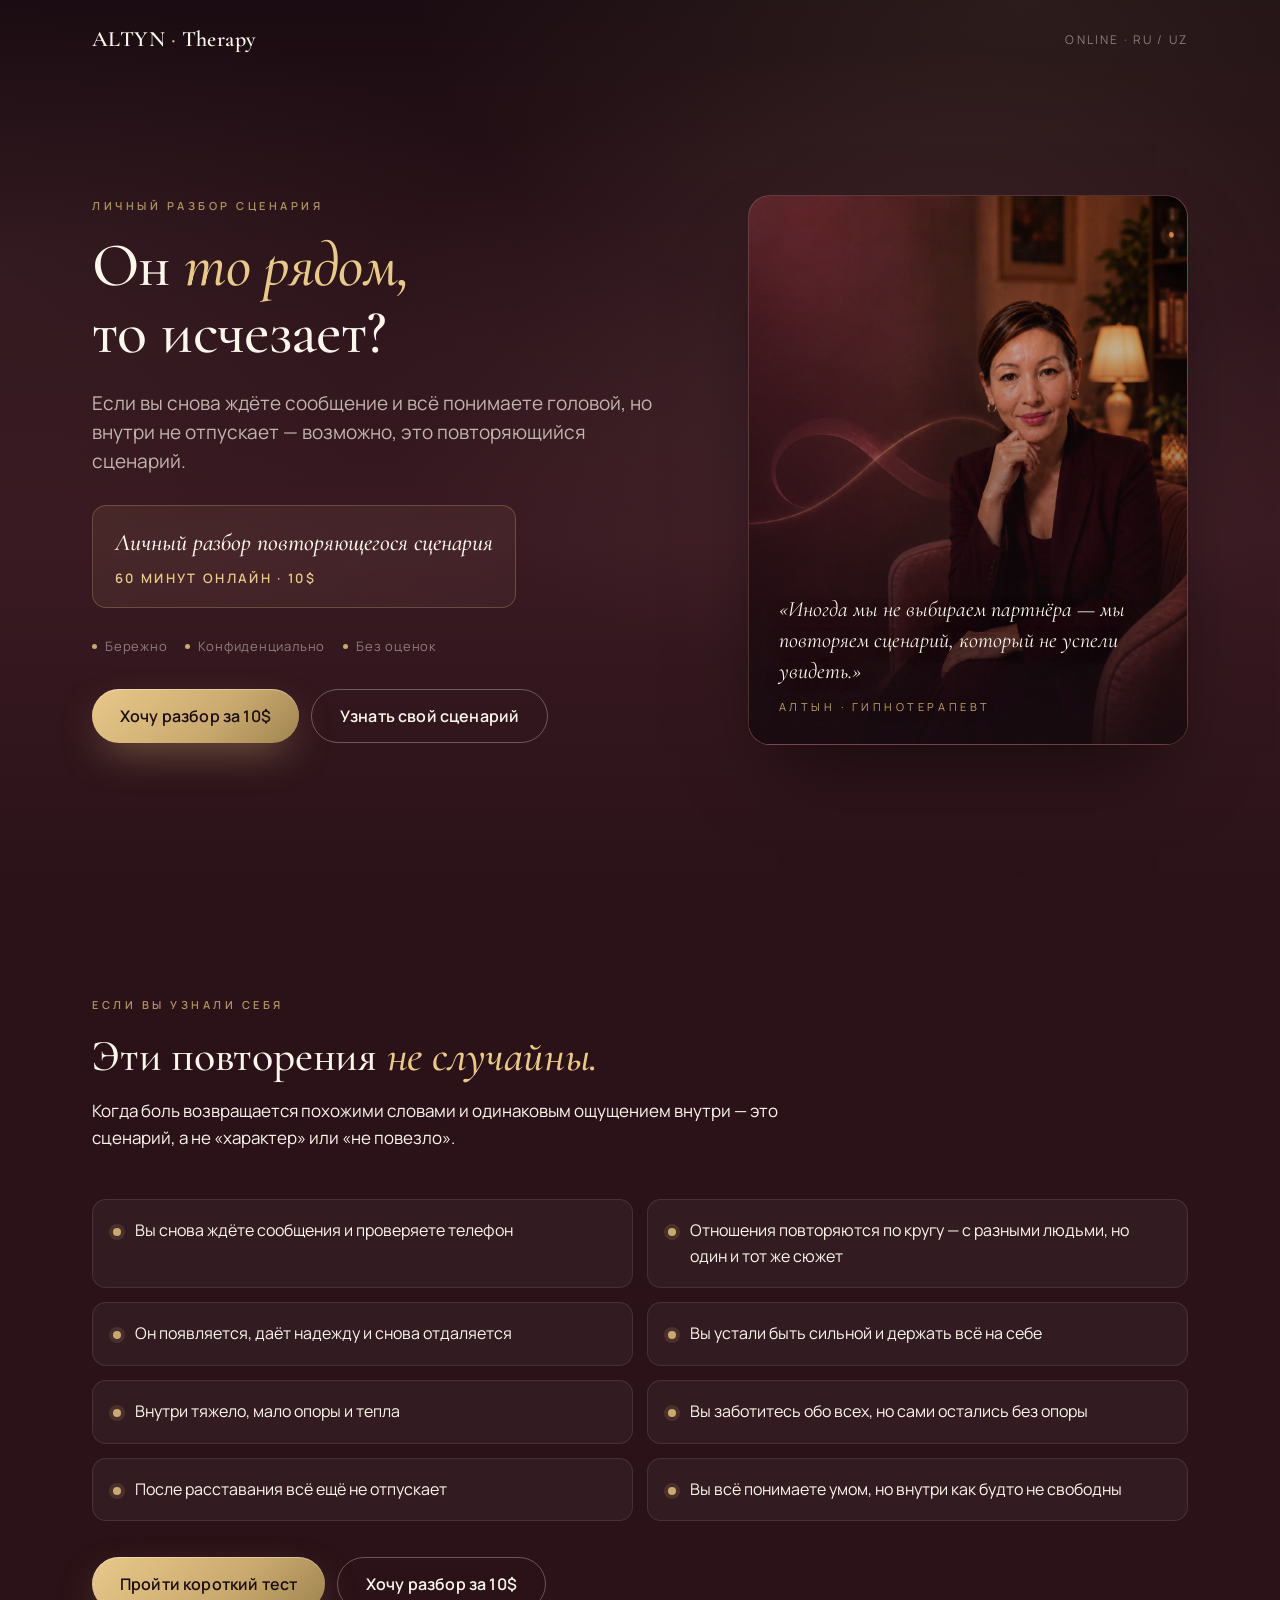
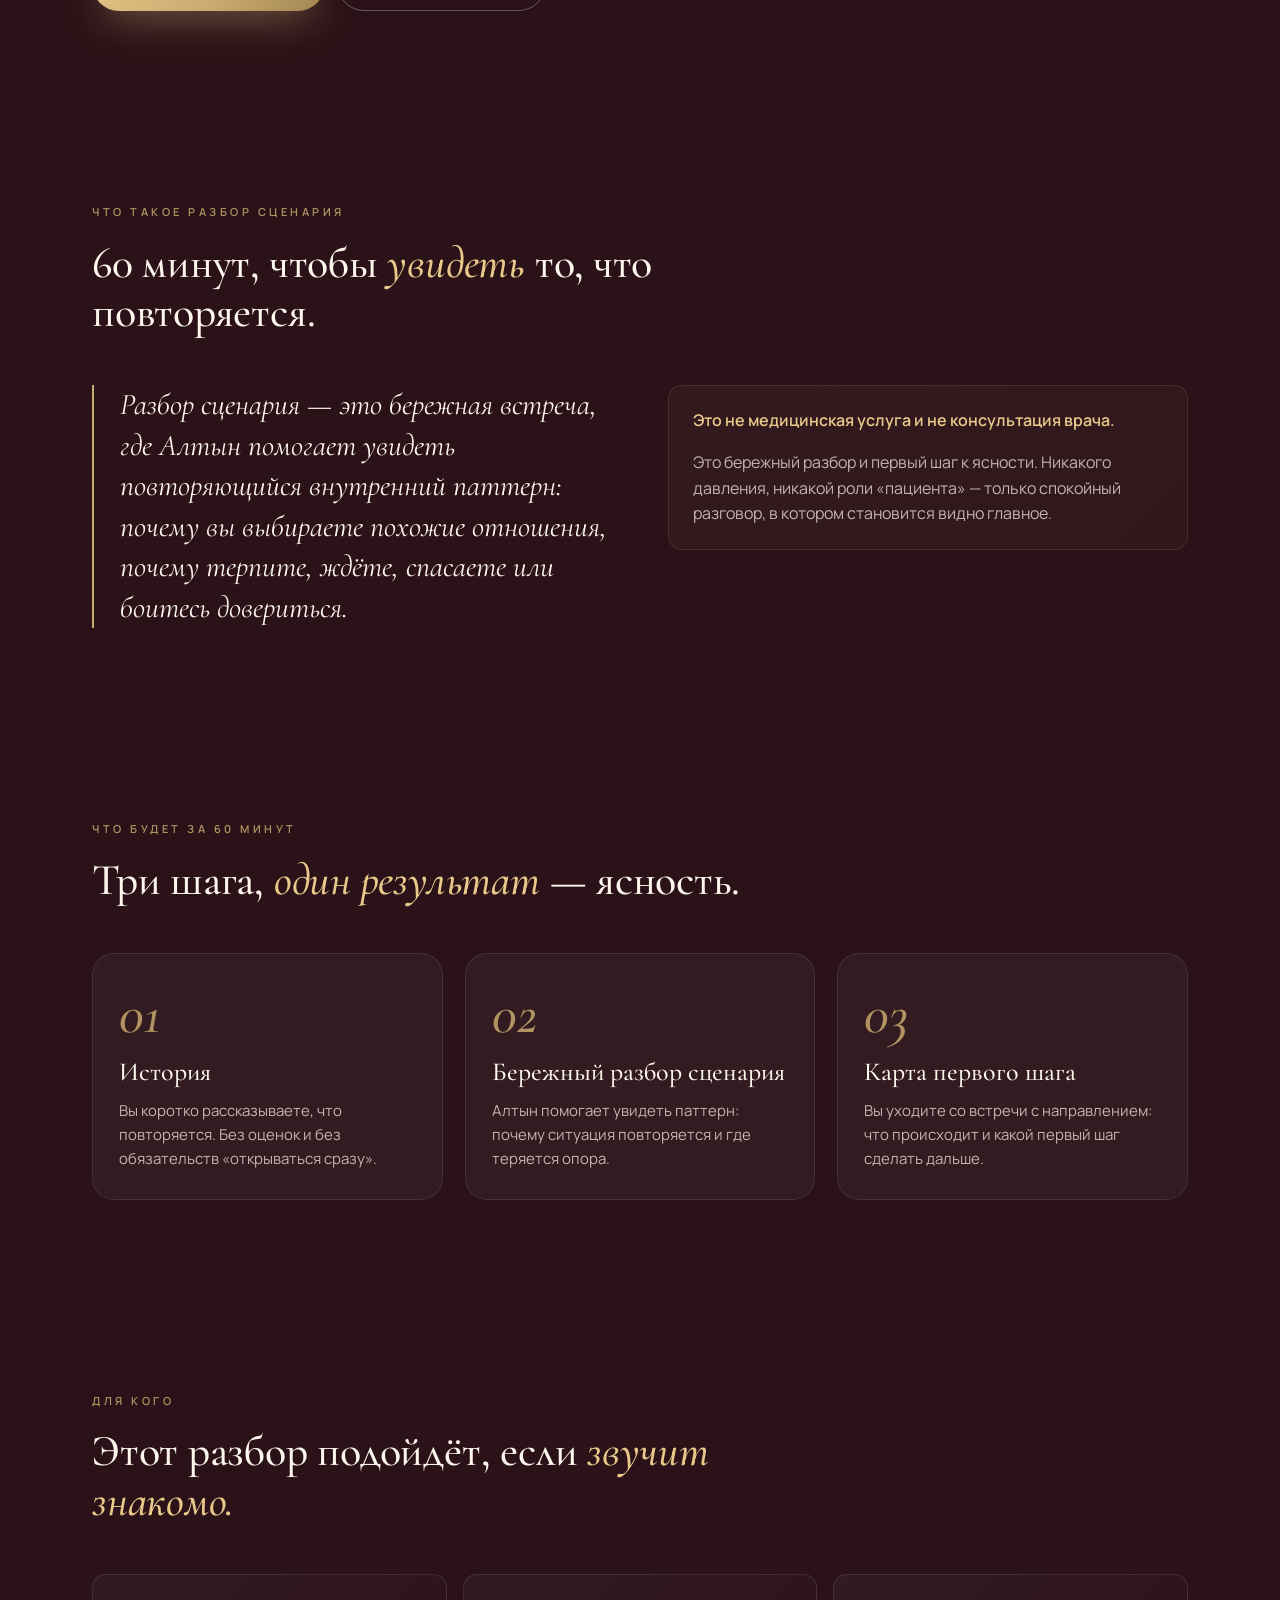
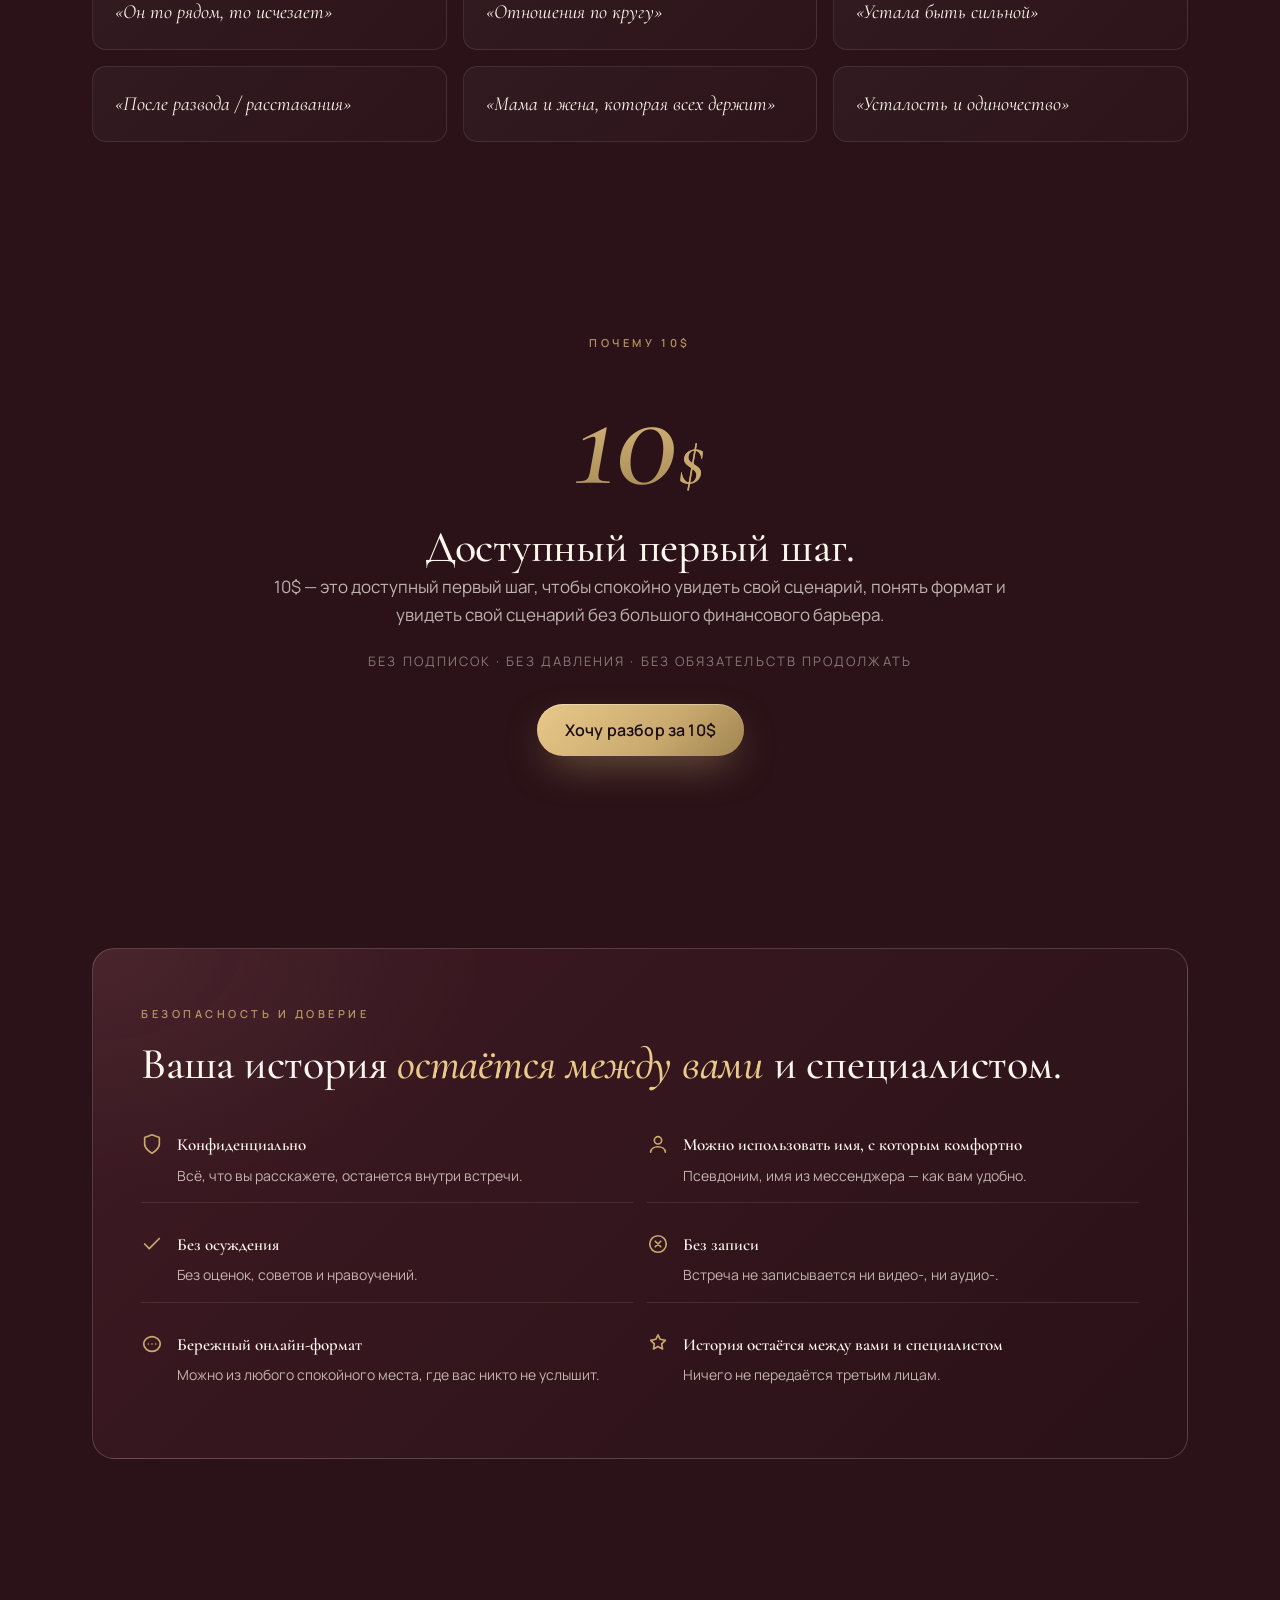
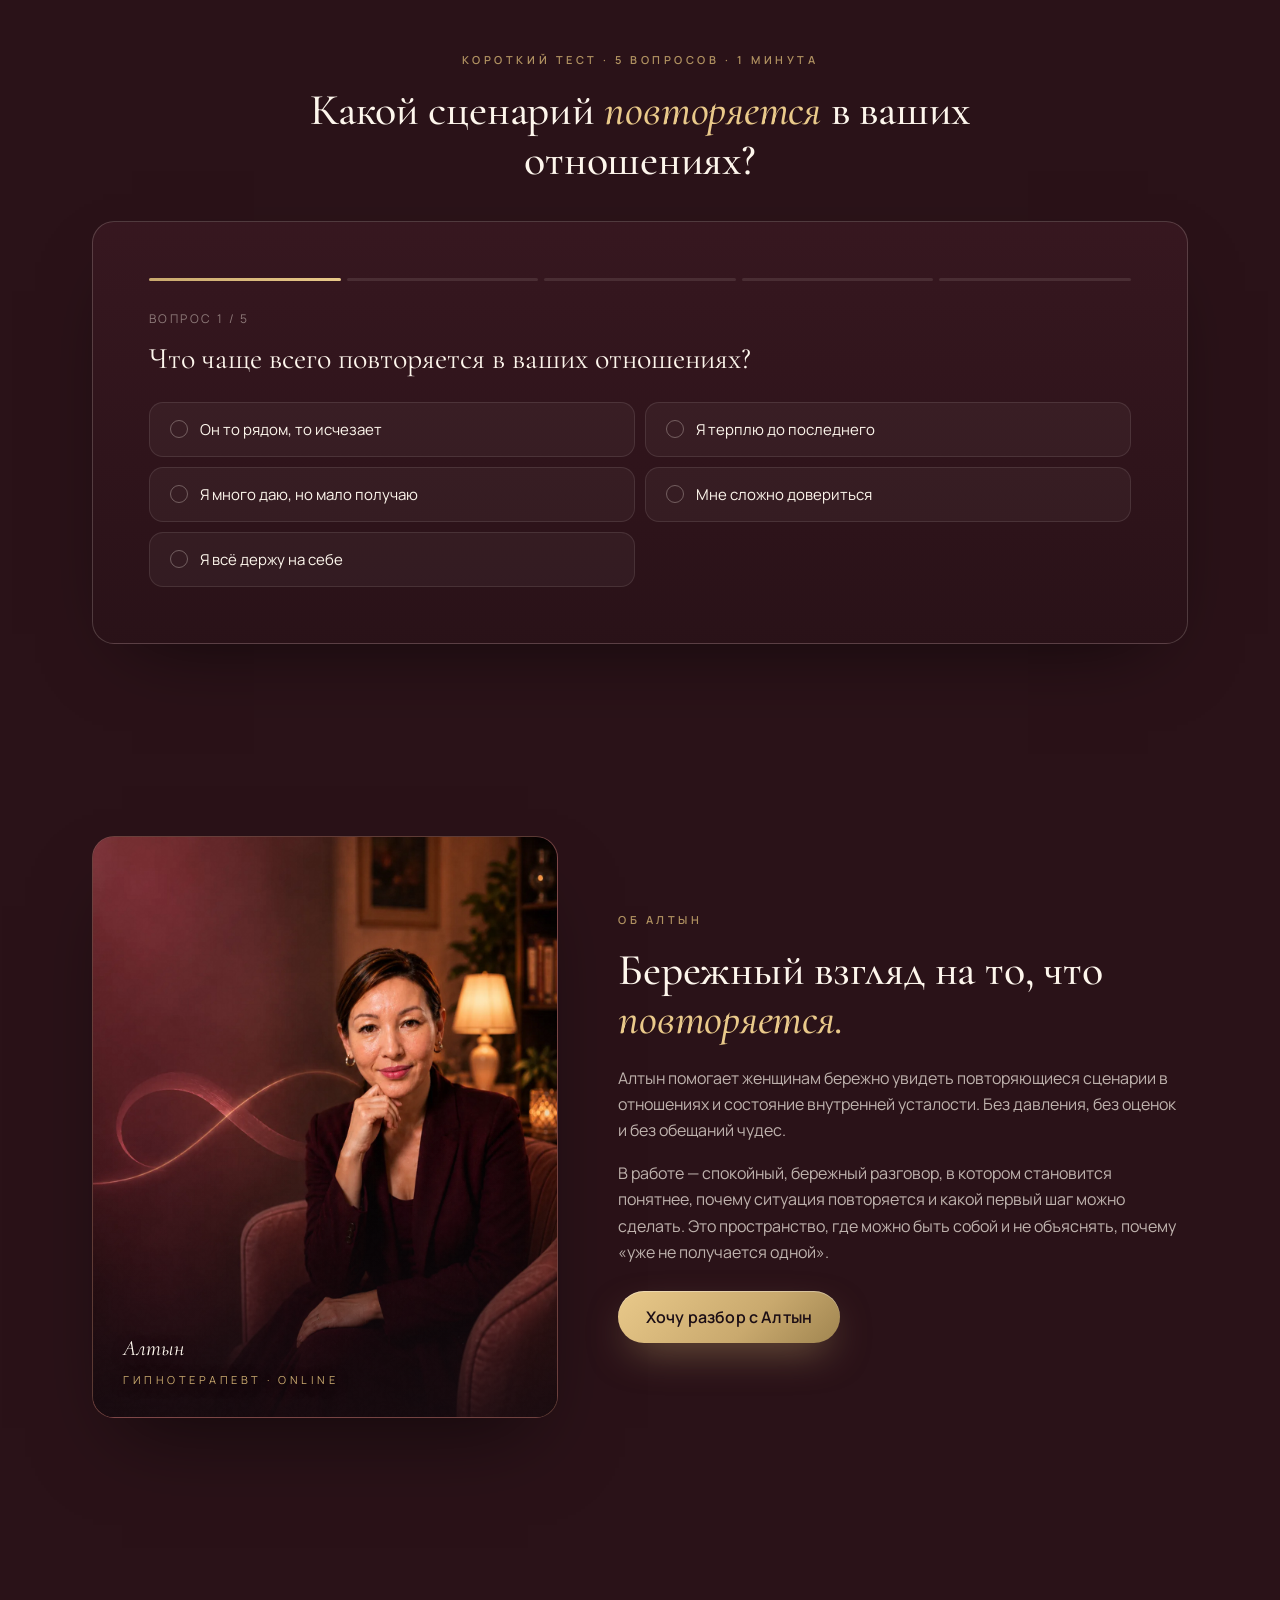
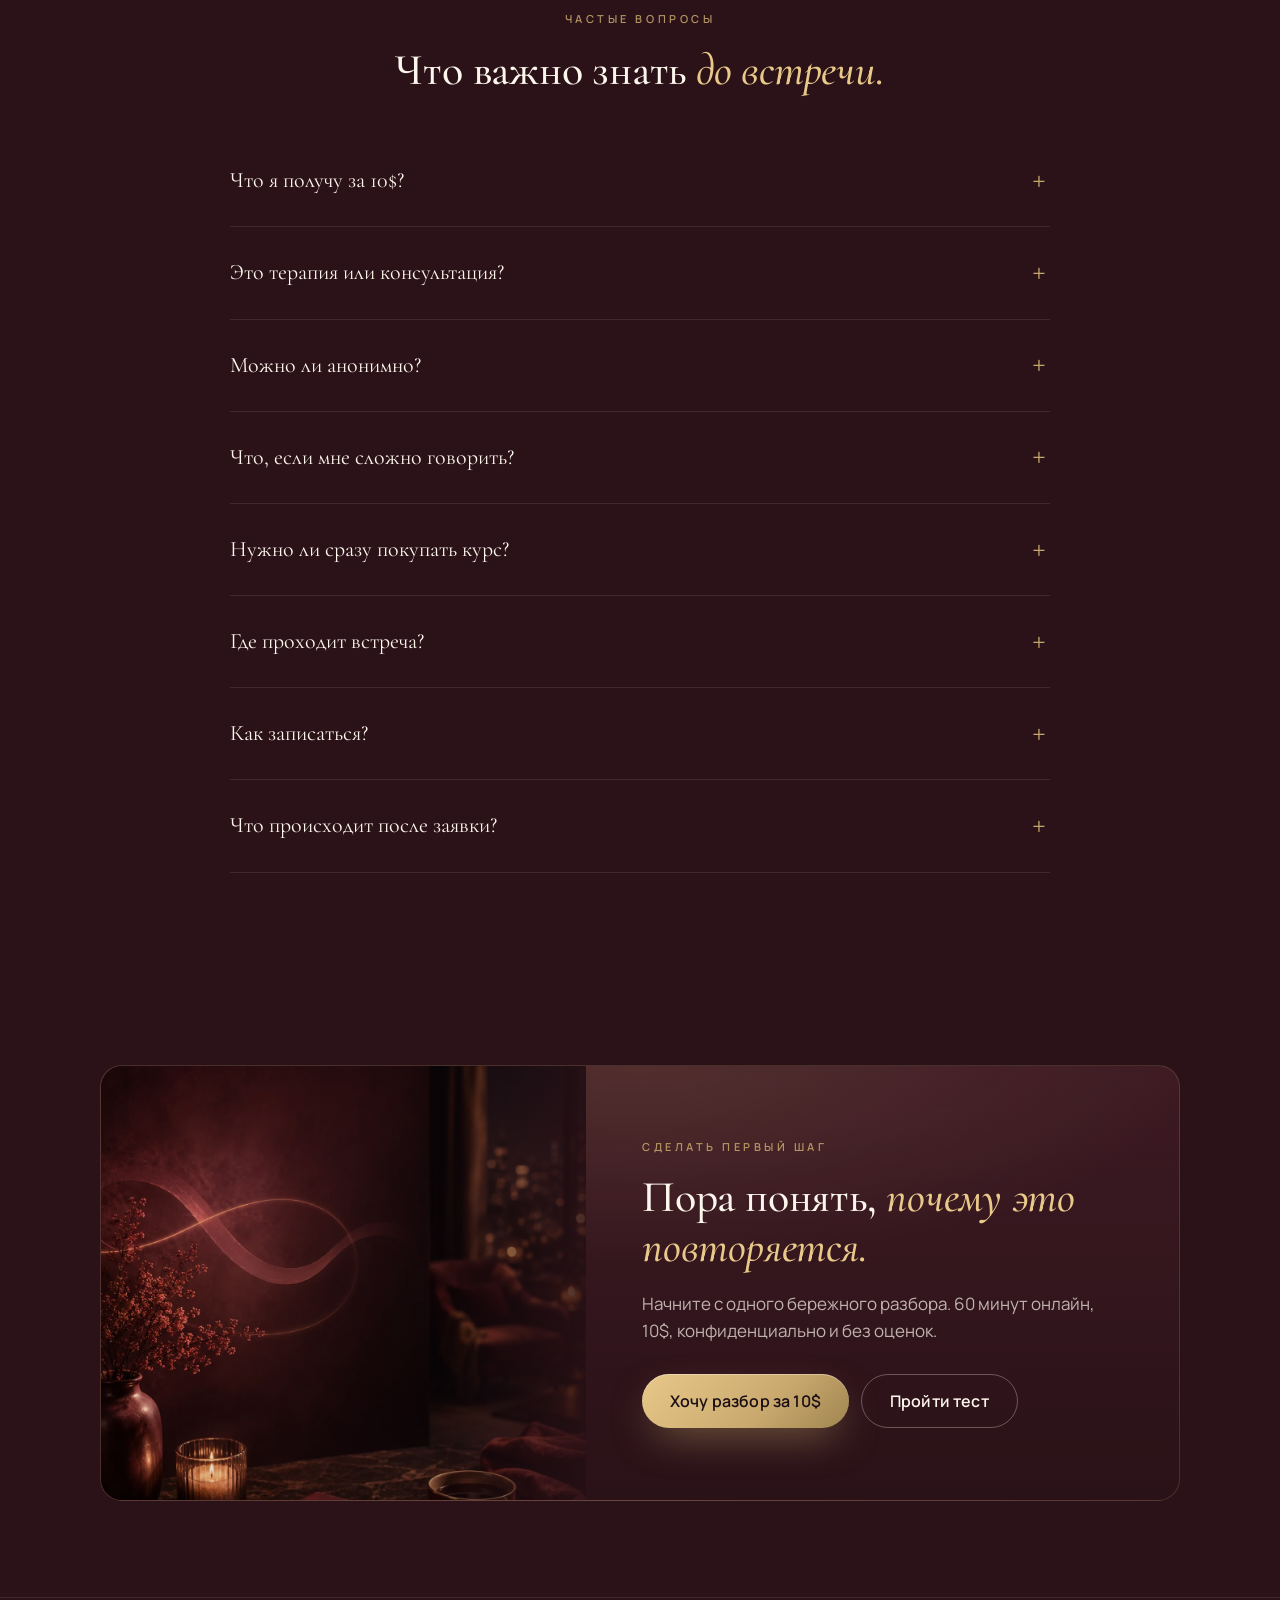
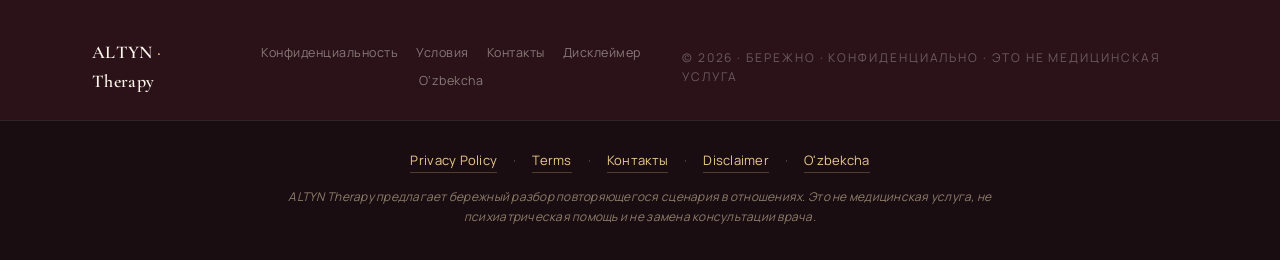
==== commit 8a3daa6b: "feat(polish): footer legal links + /api/tracking-health + robots.txt www - index.html: visible foote" ====
--- a/index.html
+++ b/index.html
@@ -101,7 +101,7 @@
       "mainEntity": [
         {
           "@type": "Question",
-          "name": "Это медицинская диагностика?",
+          "name": "Это медицинская услуга?",
           "acceptedAnswer": {
             "@type": "Answer",
             "text": "Нет. Это личный разбор повторяющегося сценария в отношениях. Он не заменяет консультацию врача или медицинскую помощь."
@@ -1137,6 +1137,9 @@
     }
     .footer-inner .brand { font-size: 18px; }
     .footer-meta { font-size: 12px; letter-spacing: 0.16em; text-transform: uppercase; opacity: 0.7; }
+    .footer-links { display: flex; flex-wrap: wrap; gap: 8px 18px; justify-content: center; }
+    .footer-links a { color: var(--ink-faint); font-size: 12.5px; letter-spacing: 0.04em; text-decoration: none; transition: color 200ms; }
+    .footer-links a:hover { color: var(--gold-bright); }
     @media (min-width: 768px) {
       .footer-inner { flex-direction: row; justify-content: space-between; text-align: left; }
     }
@@ -1524,7 +1527,14 @@
   <footer>
     <div class="container footer-inner">
       <div class="brand">ALTYN <span>·</span> Therapy</div>
-      <div class="footer-meta">© <span id="year">2026</span> · Бережно · Конфиденциально</div>
+      <nav class="footer-links" aria-label="Документы и контакты">
+        <a href="/privacy/" data-testid="footer-privacy">Конфиденциальность</a>
+        <a href="/terms/" data-testid="footer-terms">Условия</a>
+        <a href="/contact/" data-testid="footer-contact">Контакты</a>
+        <a href="/disclaimer/" data-testid="footer-disclaimer">Дисклеймер</a>
+        <a href="/uz/" hreflang="uz" data-testid="footer-uz">O‘zbekcha</a>
+      </nav>
+      <div class="footer-meta">© <span id="year">2026</span> · Бережно · Конфиденциально · Это не медицинская услуга</div>
     </div>
   </footer>
 
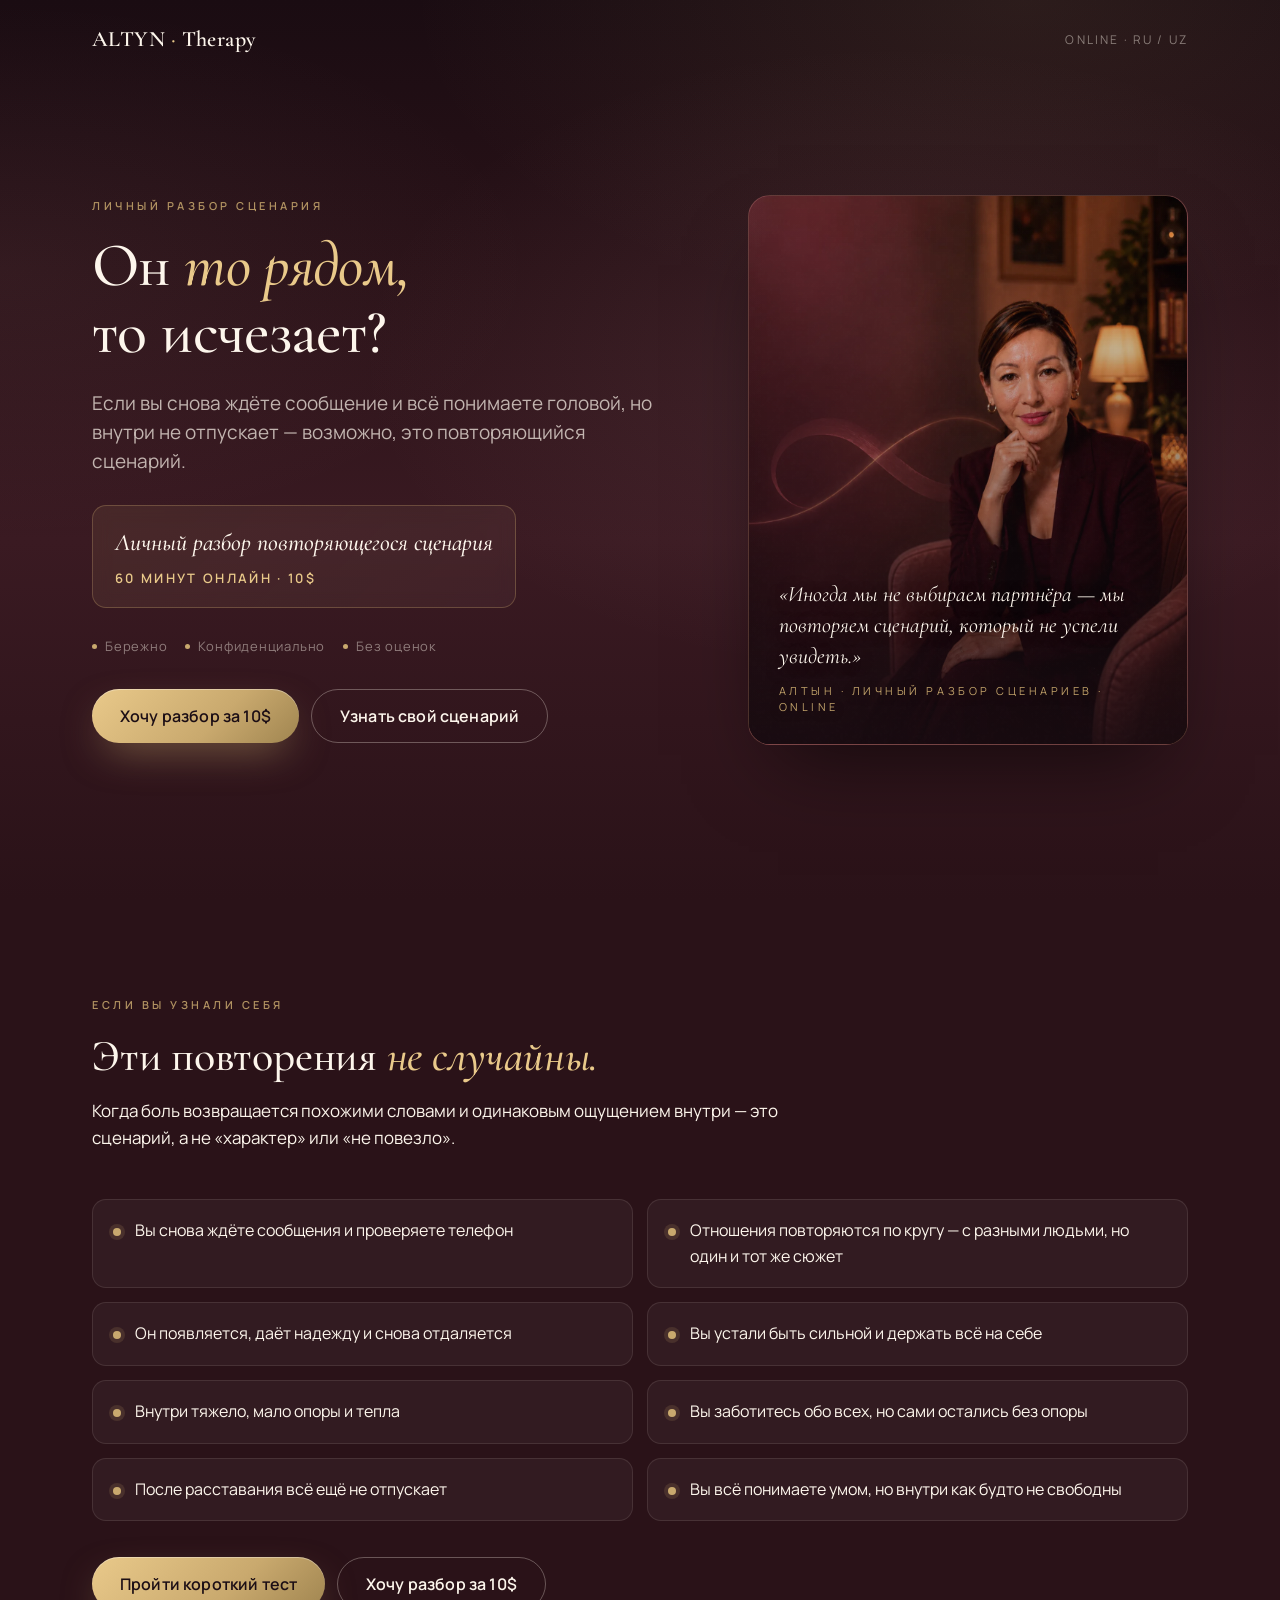
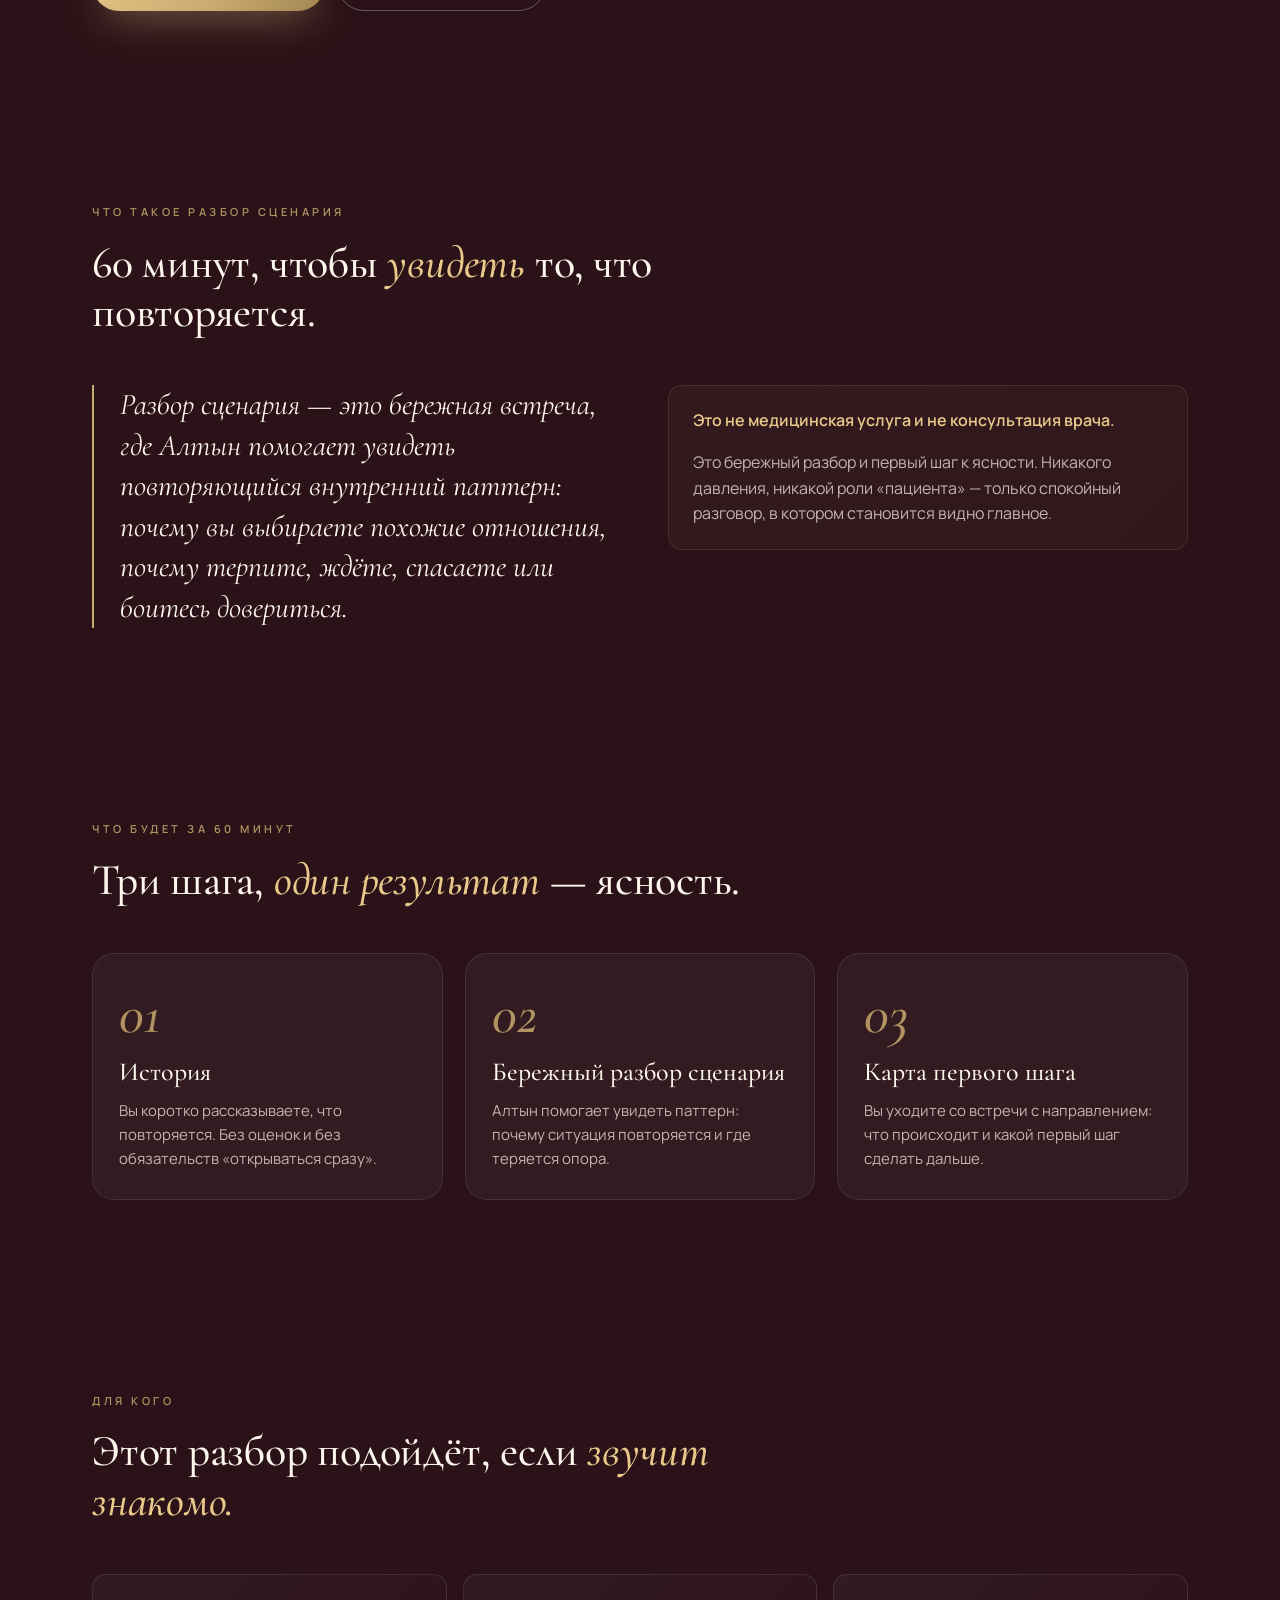
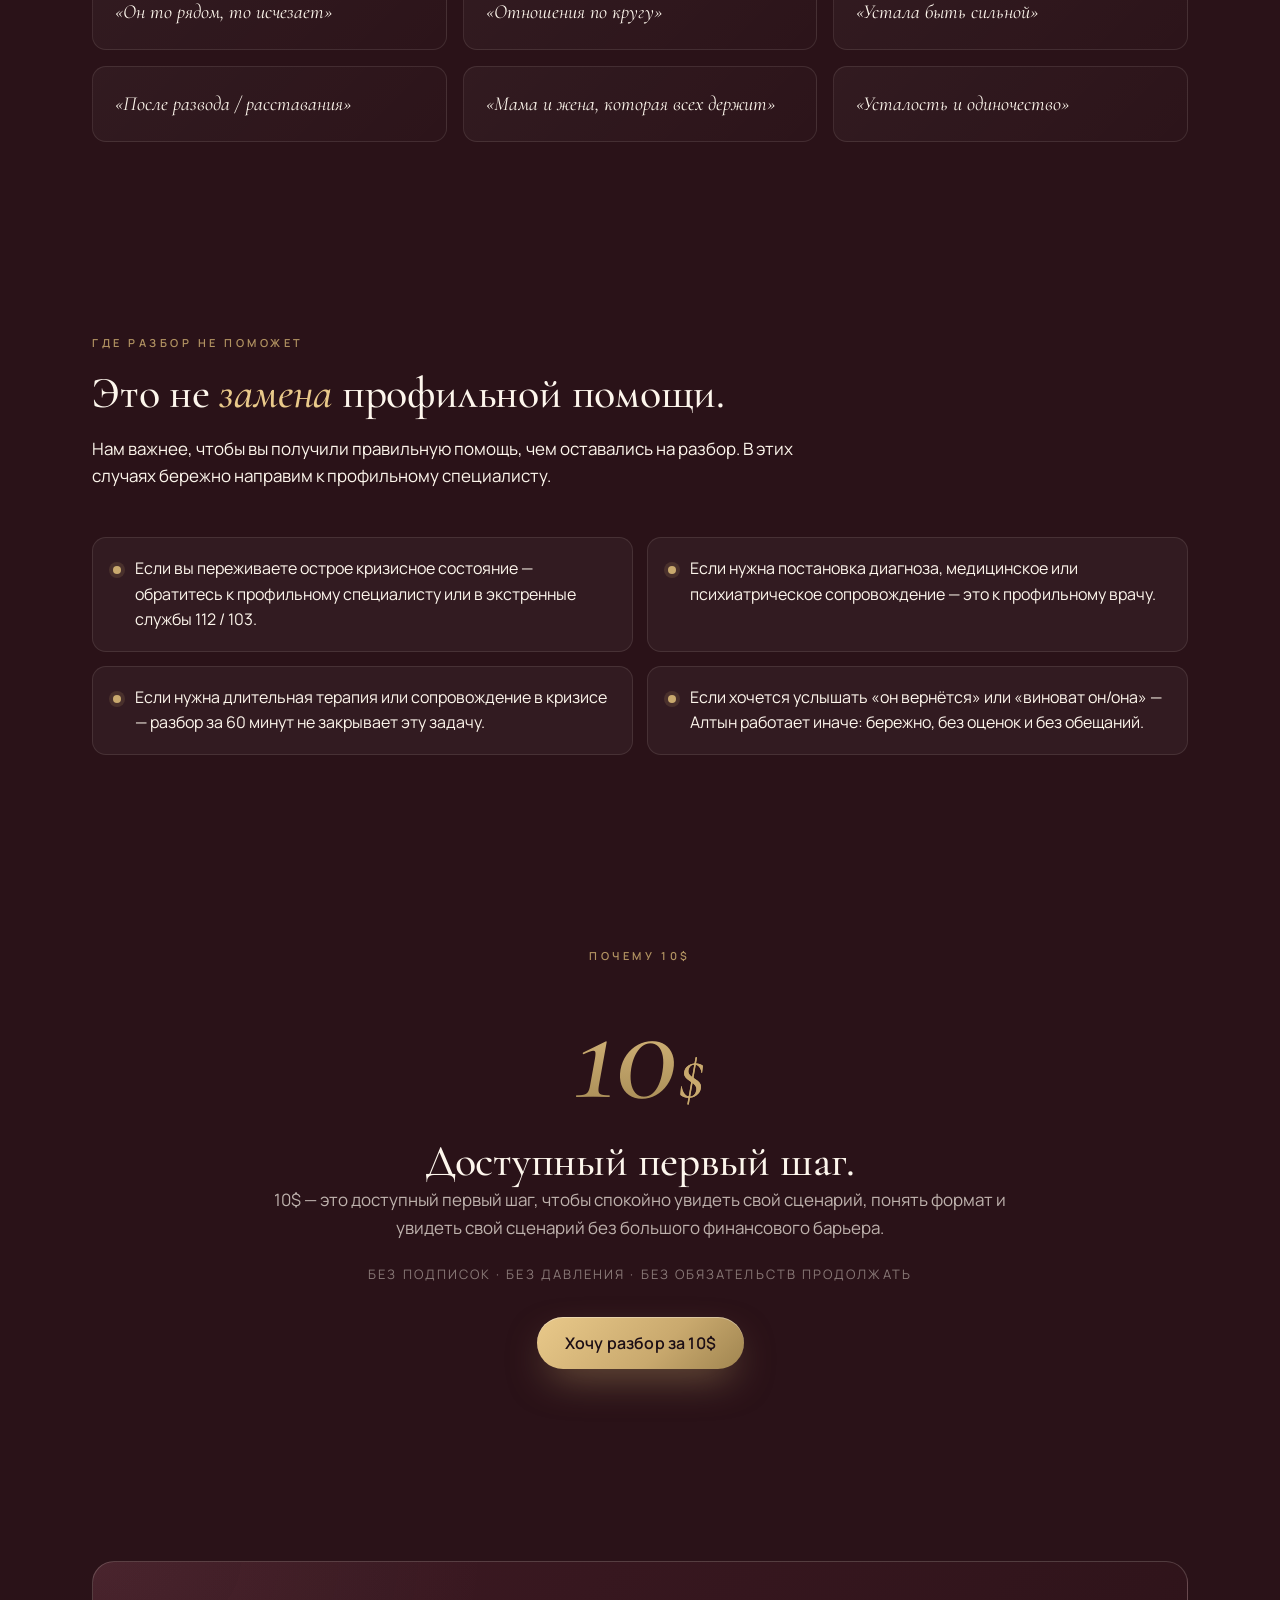
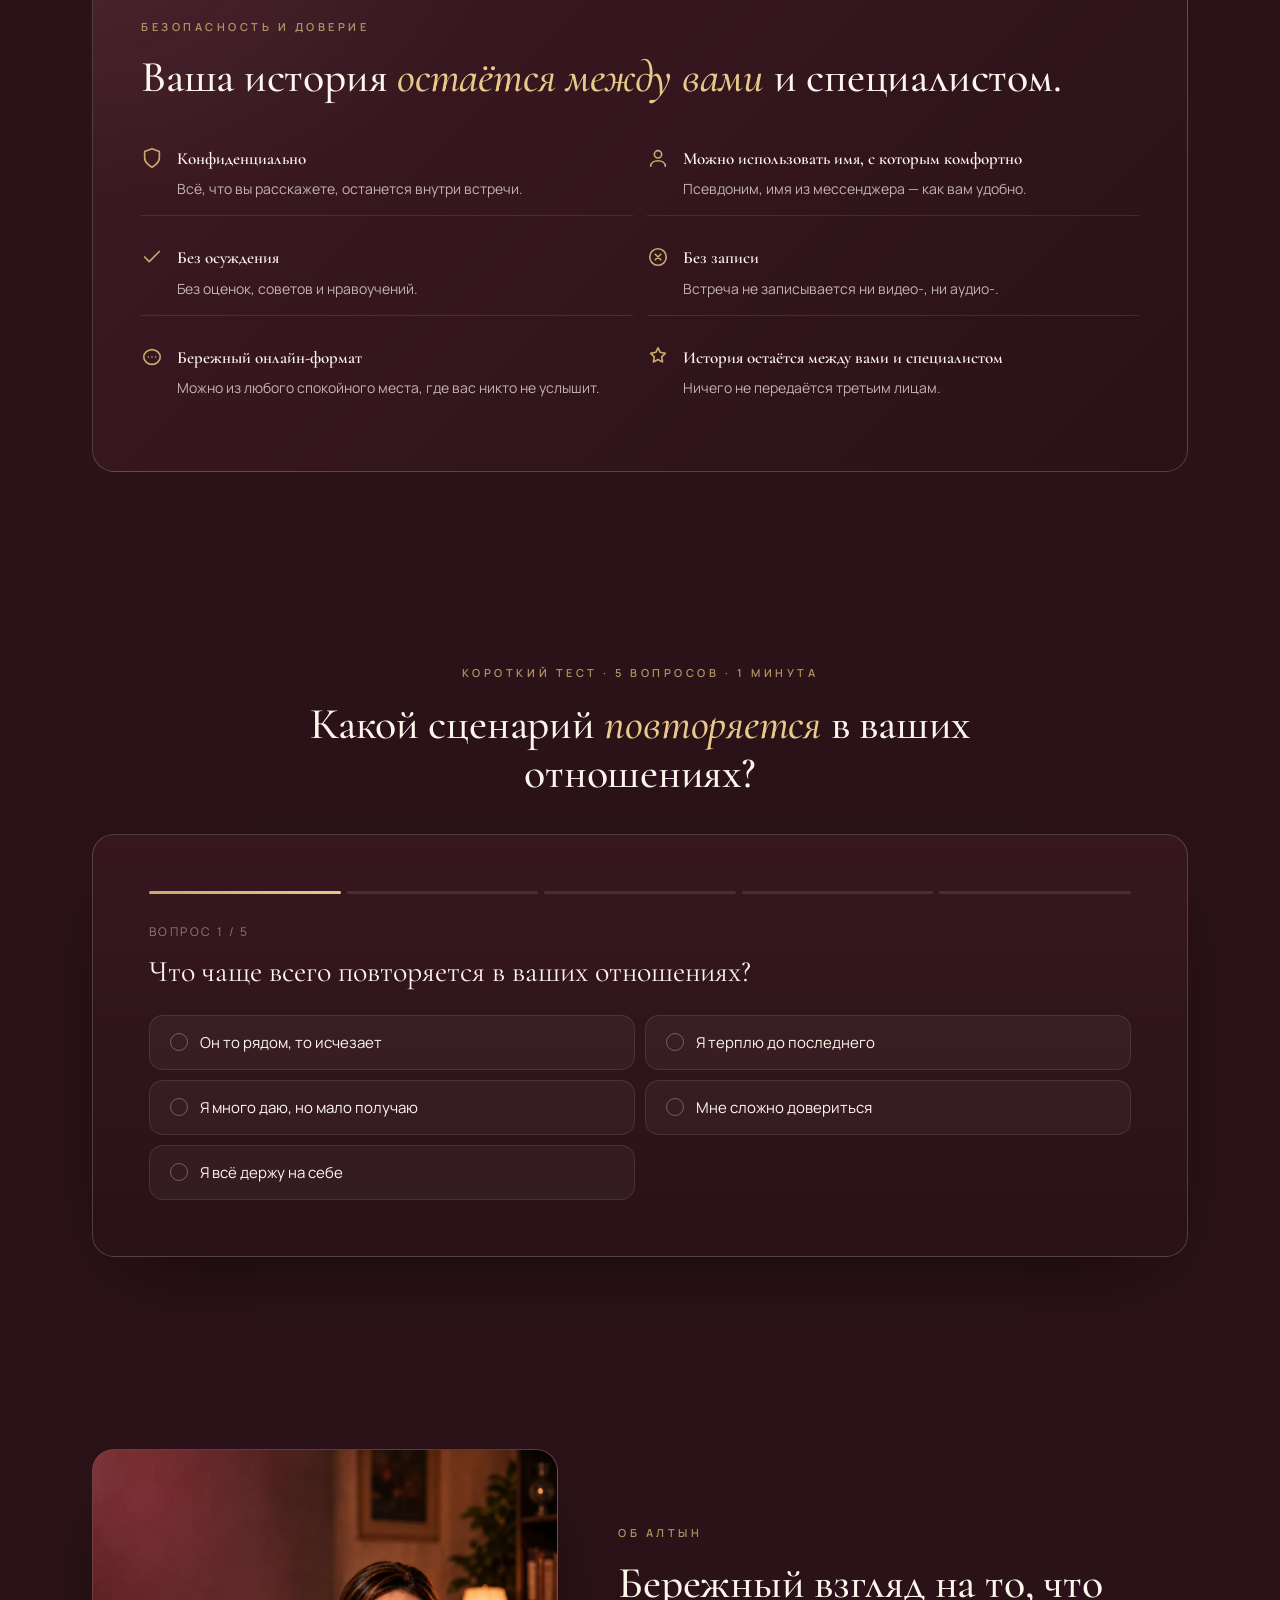
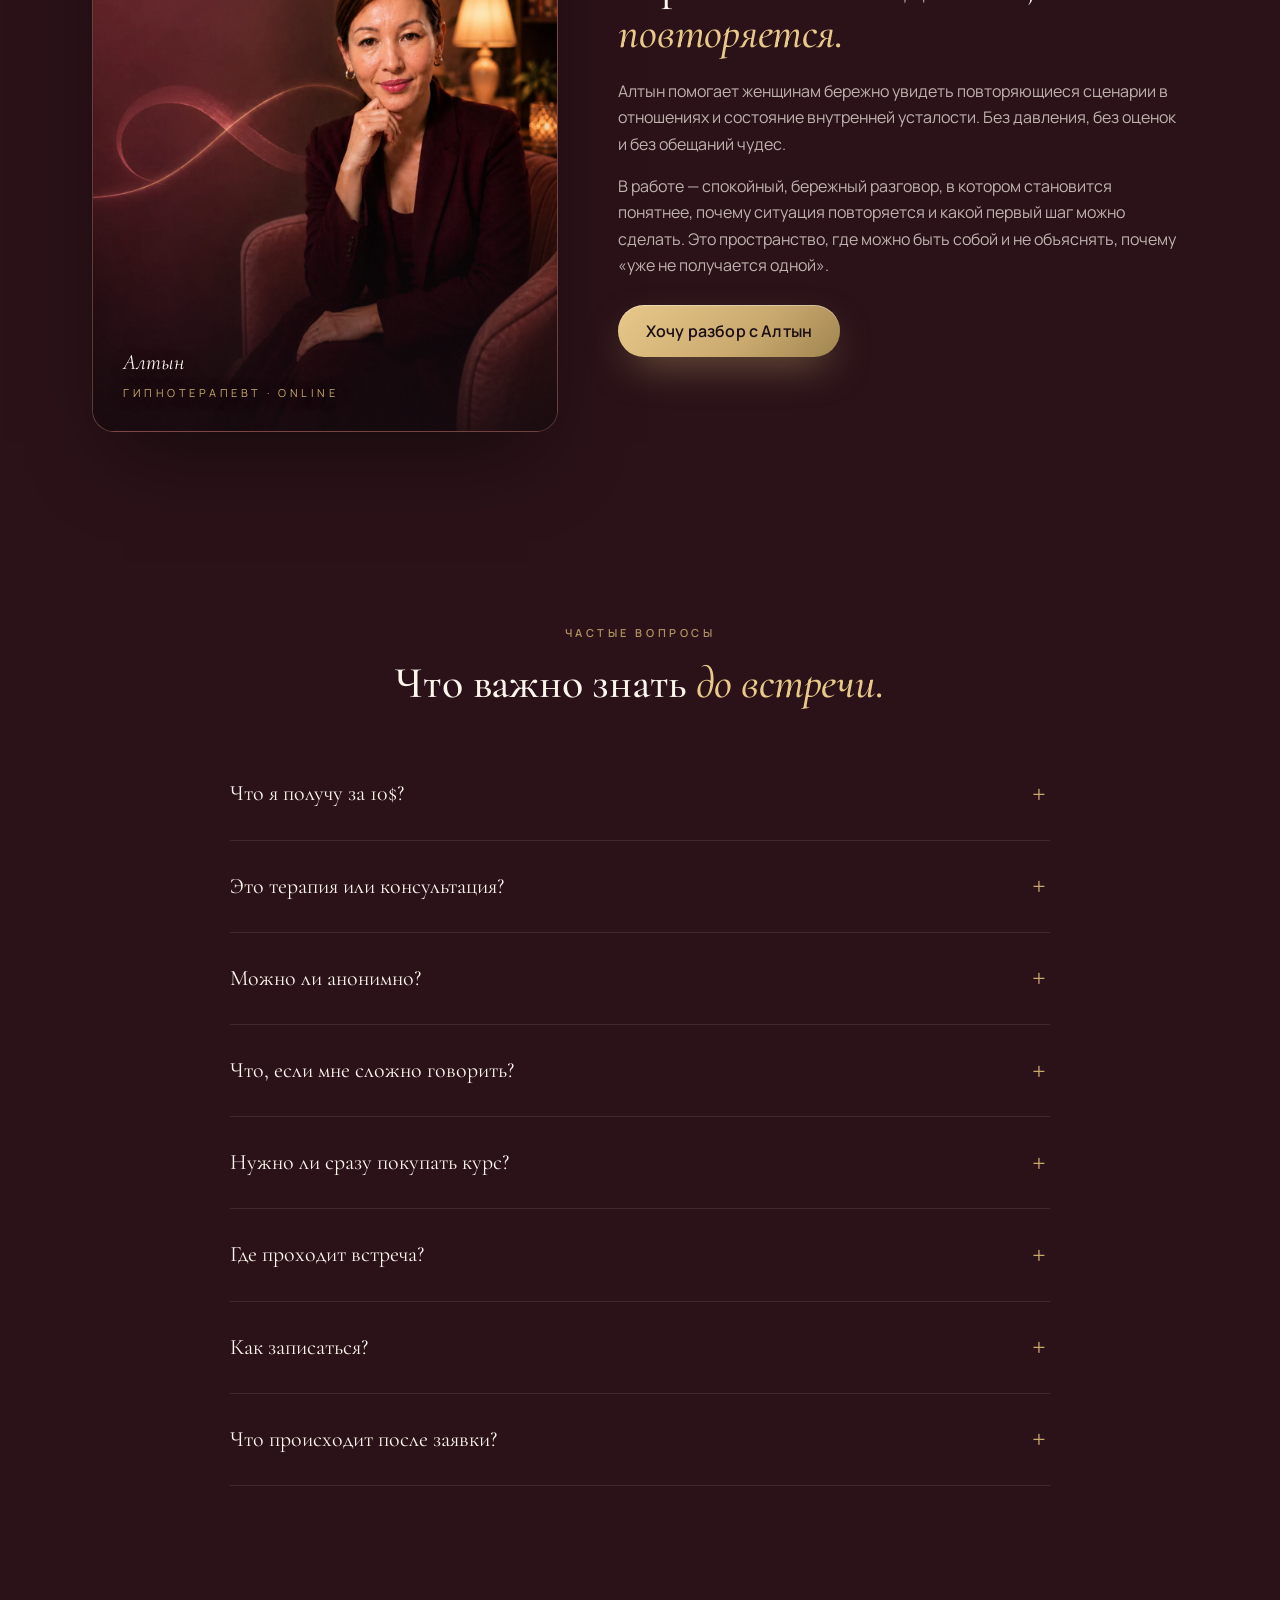
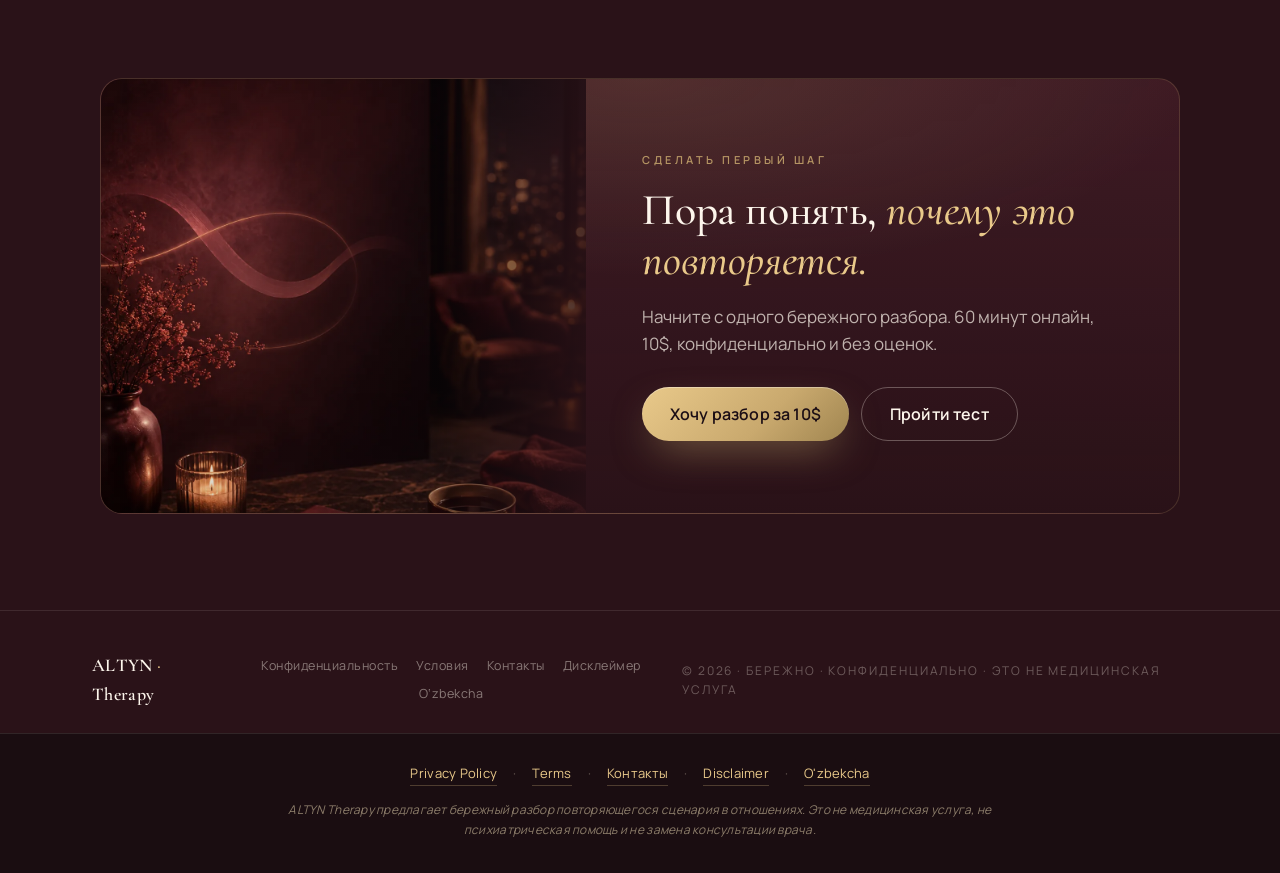
==== commit 2666d791: "fix: p1 safety polish for ads scale Four minimal Meta/Google Ads compliance fixes on landing only. C" ====
--- a/index.html
+++ b/index.html
@@ -146,6 +146,22 @@
             "@type": "Answer",
             "text": "Да. Тест и разбор как раз помогают бережно сформулировать, какой сценарий может повторяться."
           }
+        },
+        {
+          "@type": "Question",
+          "name": "Что я получу за 10$?",
+          "acceptedAnswer": {
+            "@type": "Answer",
+            "text": "60 минут онлайн с Алтын — бережный разбор повторяющегося сценария отношений. Вы увидите паттерн и получите направление, какой первый шаг сделать. Это не медицинская услуга и не курс терапии."
+          }
+        },
+        {
+          "@type": "Question",
+          "name": "Можно ли анонимно?",
+          "acceptedAnswer": {
+            "@type": "Answer",
+            "text": "Да. Можно использовать любое имя, в том числе из мессенджера. Никаких документов не требуется."
+          }
         }
       ]
     },
@@ -1232,7 +1248,7 @@
             </picture>
             <div class="hero-portrait-quote">
               «Иногда мы не выбираем партнёра — мы повторяем сценарий, который не успели увидеть.»
-              <span>Алтын · Гипнотерапевт</span>
+              <span>Алтын · Личный разбор сценариев · Online</span>
             </div>
           </div>
         </div>
@@ -1322,6 +1338,23 @@
         <div class="segment reveal">«После развода / расставания»</div>
         <div class="segment reveal">«Мама и жена, которая всех держит»</div>
         <div class="segment reveal">«Усталость и одиночество»</div>
+      </div>
+    </div>
+  </section>
+
+  <!-- ============ NOT FOR WHOM ============ -->
+  <section id="not-for-whom" data-section="not_for_whom">
+    <div class="container">
+      <div class="section-head reveal">
+        <div class="eyebrow">Где разбор не поможет</div>
+        <h2>Это не <em>замена</em> профильной помощи.</h2>
+        <p class="lead">Нам важнее, чтобы вы получили правильную помощь, чем оставались на разбор. В этих случаях бережно направим к профильному специалисту.</p>
+      </div>
+      <div class="recognize-grid" data-testid="not-for-whom-list">
+        <div class="recognize-item reveal">Если вы переживаете острое кризисное состояние — обратитесь к профильному специалисту или в экстренные службы 112 / 103.</div>
+        <div class="recognize-item reveal">Если нужна постановка диагноза, медицинское или психиатрическое сопровождение — это к профильному врачу.</div>
+        <div class="recognize-item reveal">Если нужна длительная терапия или сопровождение в кризисе — разбор за 60 минут не закрывает эту задачу.</div>
+        <div class="recognize-item reveal">Если хочется услышать «он вернётся» или «виноват он/она» — Алтын работает иначе: бережно, без оценок и без обещаний.</div>
       </div>
     </div>
   </section>
@@ -1422,7 +1455,7 @@
             <source media="(max-width: 720px)" type="image/webp" srcset="/assets/images/altyn-hero-portrait-mobile.webp" />
             <source type="image/webp" srcset="/assets/images/altyn-hero-portrait.webp" />
             <img src="/assets/images/altyn-hero-portrait.jpg"
-                 alt="Алтын — гипнотерапевт"
+                 alt="Алтын"
                  loading="lazy"
                  decoding="async"
                  width="1200" height="1500" />
@@ -1678,24 +1711,24 @@
 
     var RESULTS = {
       waiting: {
-        title: 'Ждущая',
-        desc: 'Вы часто оказываетесь в роли той, кто ждёт: сообщения, тепла, того самого «давай попробуем снова». Внутри — смешанные чувства, надежда и сомнение. Этот сценарий не про слабость — это про привычку строить близость через ожидание. На разборе мы увидим, откуда он начался и где можно опереться по-другому.'
+        title: 'Сценарий ожидания',
+        desc: 'Этот сценарий часто проявляется так: вы оказываетесь в роли той, кто ждёт — сообщения, тепла, того самого «давай попробуем снова». Внутри — смешанные чувства, надежда и сомнение. Этот сценарий не про слабость — это про привычку строить близость через ожидание. На разборе мы увидим, откуда он начался и где можно опереться по-другому.'
       },
       strong: {
-        title: 'Сильная без опоры',
-        desc: 'Вы привыкли всё держать на себе, быть устойчивой для других и не позволять себе быть слабой. Снаружи — порядок, внутри — усталость и одиночество. На разборе мы посмотрим, где именно теряется опора и как вернуть себе разрешение быть не только сильной.'
+        title: 'Сценарий силы без опоры',
+        desc: 'Этот сценарий часто проявляется так: вы привыкаете всё держать на себе, быть устойчивой для других и не позволять себе быть слабой. Снаружи — порядок, внутри — усталость и одиночество. На разборе мы посмотрим, где именно теряется опора и как вернуть себе разрешение быть не только сильной.'
       },
       saving: {
-        title: 'Спасающая',
-        desc: 'Вы часто берёте на себя чужие эмоции, объясняете, оправдываете, тянете отношения. Хочется тепла, но в итоге вы снова заботитесь о ком-то, а не о себе. На разборе мы увидим, как этот паттерн образовался и какой первый шаг к взаимности можно сделать.'
+        title: 'Сценарий заботы о других',
+        desc: 'Этот сценарий часто проявляется так: вы берёте на себя чужие эмоции, объясняете, оправдываете, тянете отношения. Хочется тепла, но в итоге вы снова заботитесь о ком-то, а не о себе. На разборе мы увидим, как этот паттерн образовался и какой первый шаг к взаимности можно сделать.'
       },
       enduring: {
-        title: 'Терпящая',
-        desc: 'Вы умеете терпеть. Долго. Тихо. Часто — за счёт себя. Внутри живёт мысль «надо ещё немного» и страх, что без терпения всё разрушится. На разборе мы посмотрим, где терпение перестало защищать и где может появиться граница без чувства вины.'
+        title: 'Сценарий терпения',
+        desc: 'Этот сценарий часто проявляется так: вы умеете терпеть. Долго. Тихо. Часто — за счёт себя. Внутри живёт мысль «надо ещё немного» и страх, что без терпения всё разрушится. На разборе мы посмотрим, где терпение перестало защищать и где может появиться граница без чувства вины.'
       },
       distrust: {
-        title: 'Недоверяющая',
-        desc: 'Вам сложно довериться — и партнёру, и самой ситуации. Внутри подозрение и пустота, снаружи — закрытость. Это не «характер», это защита. На разборе мы увидим, от чего она оберегает и как можно постепенно открываться, не теряя себя.'
+        title: 'Сценарий осторожности',
+        desc: 'Этот сценарий часто проявляется так: вам сложно довериться — и партнёру, и самой ситуации. Внутри подозрение и пустота, снаружи — закрытость. Это не «характер», это защита. На разборе мы увидим, от чего она оберегает и как можно постепенно открываться, не теряя себя.'
       }
     };
 
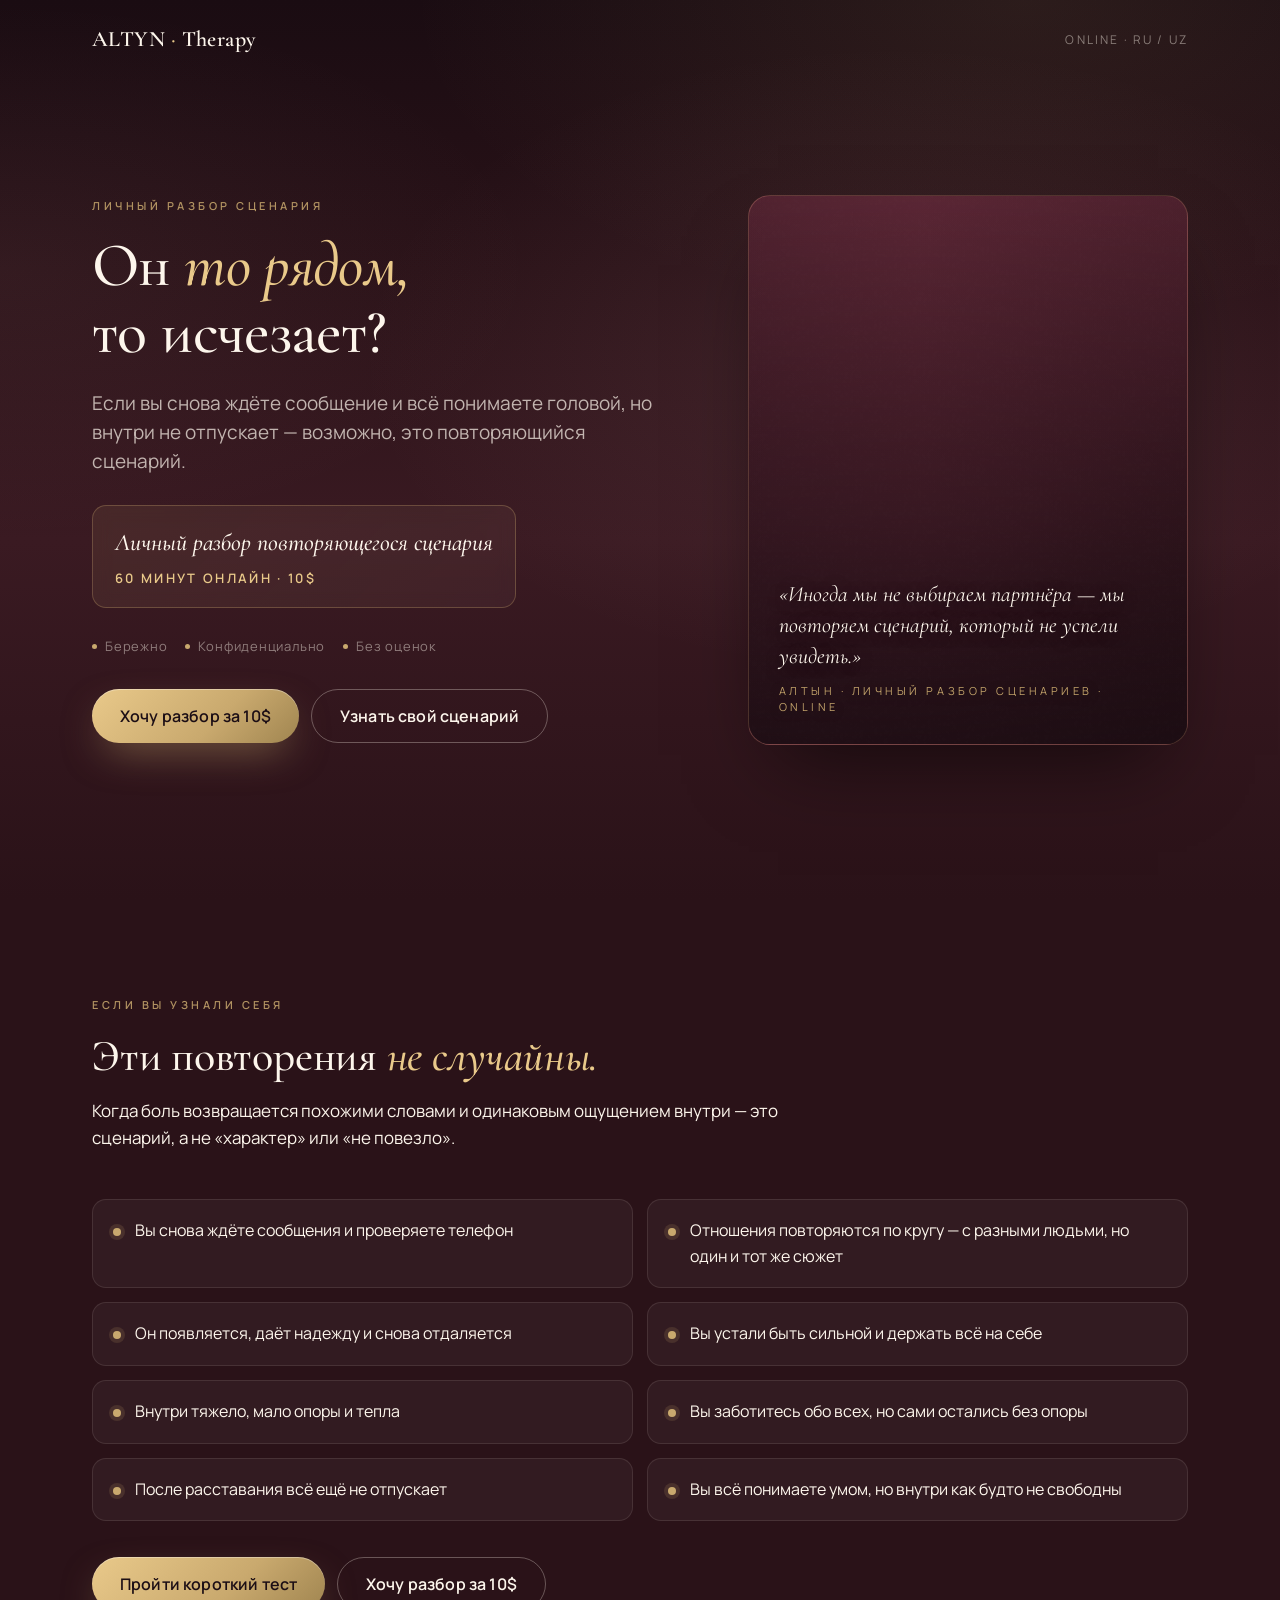
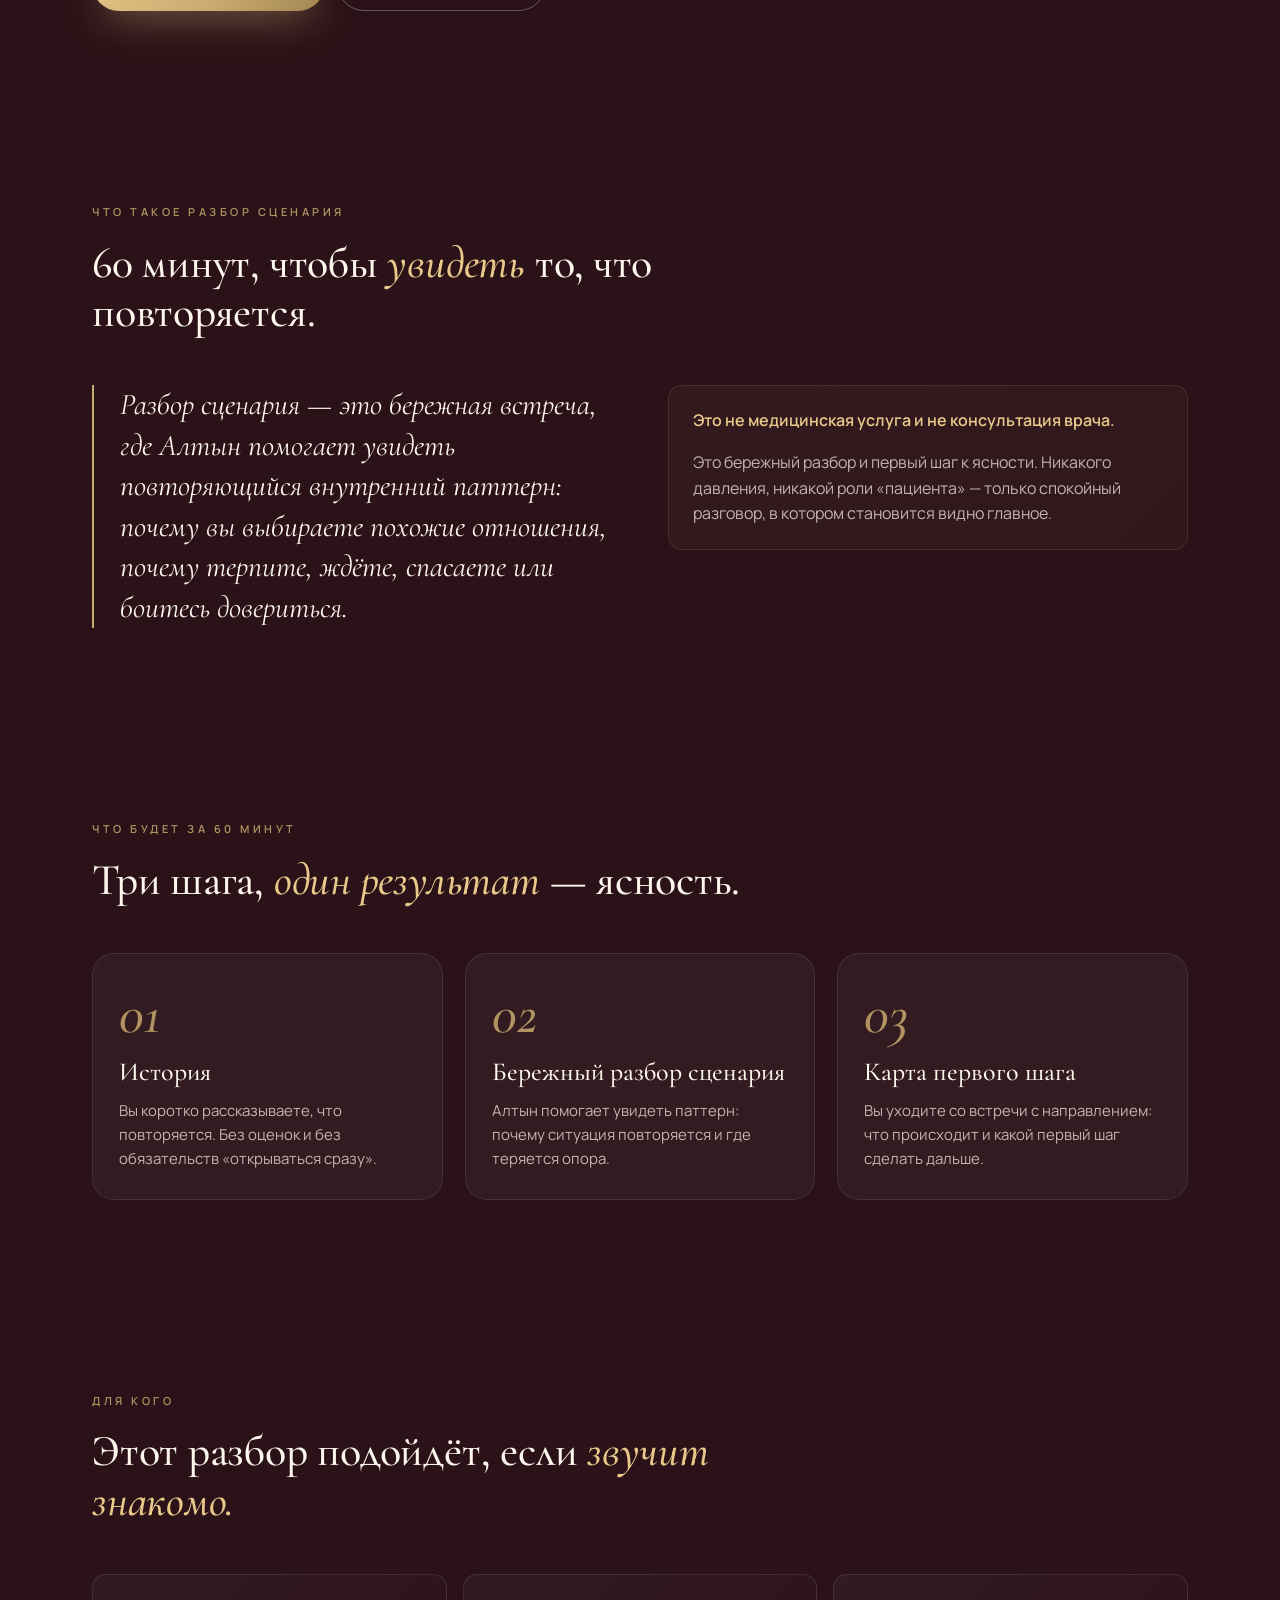
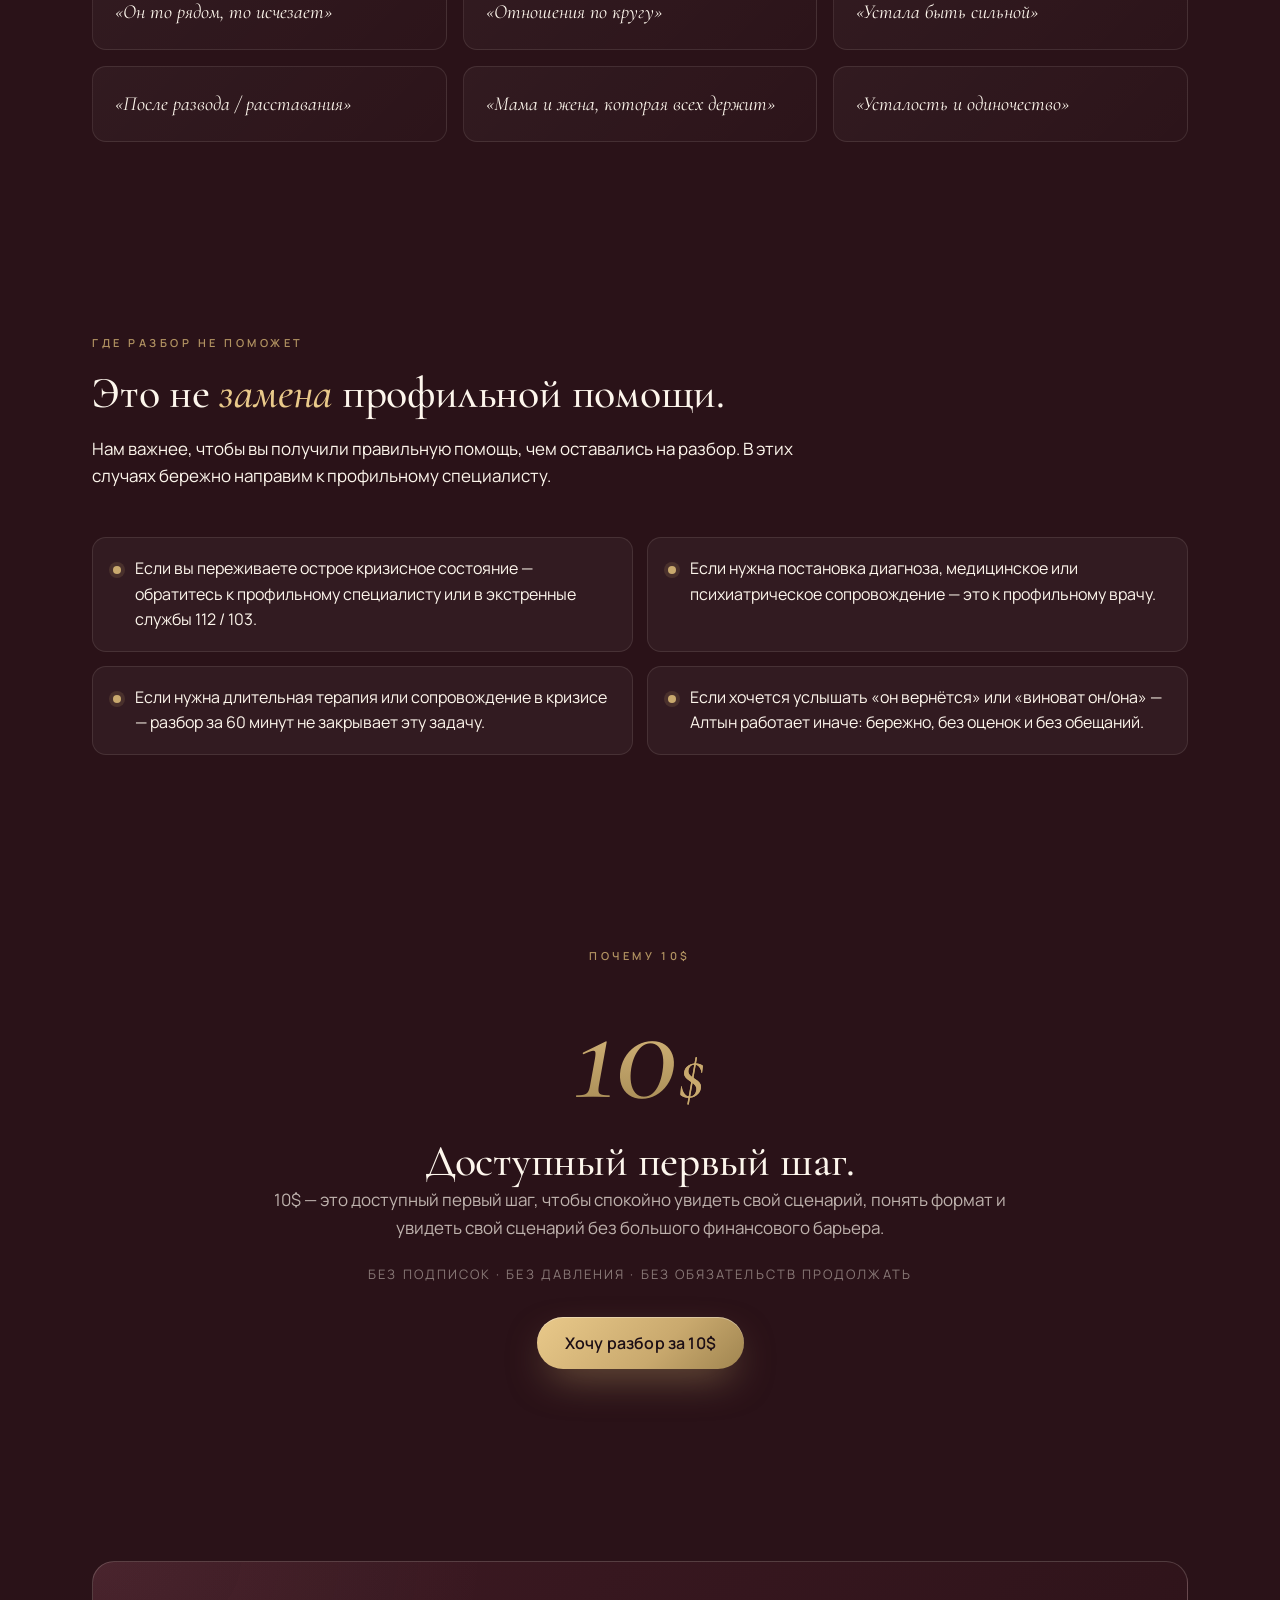
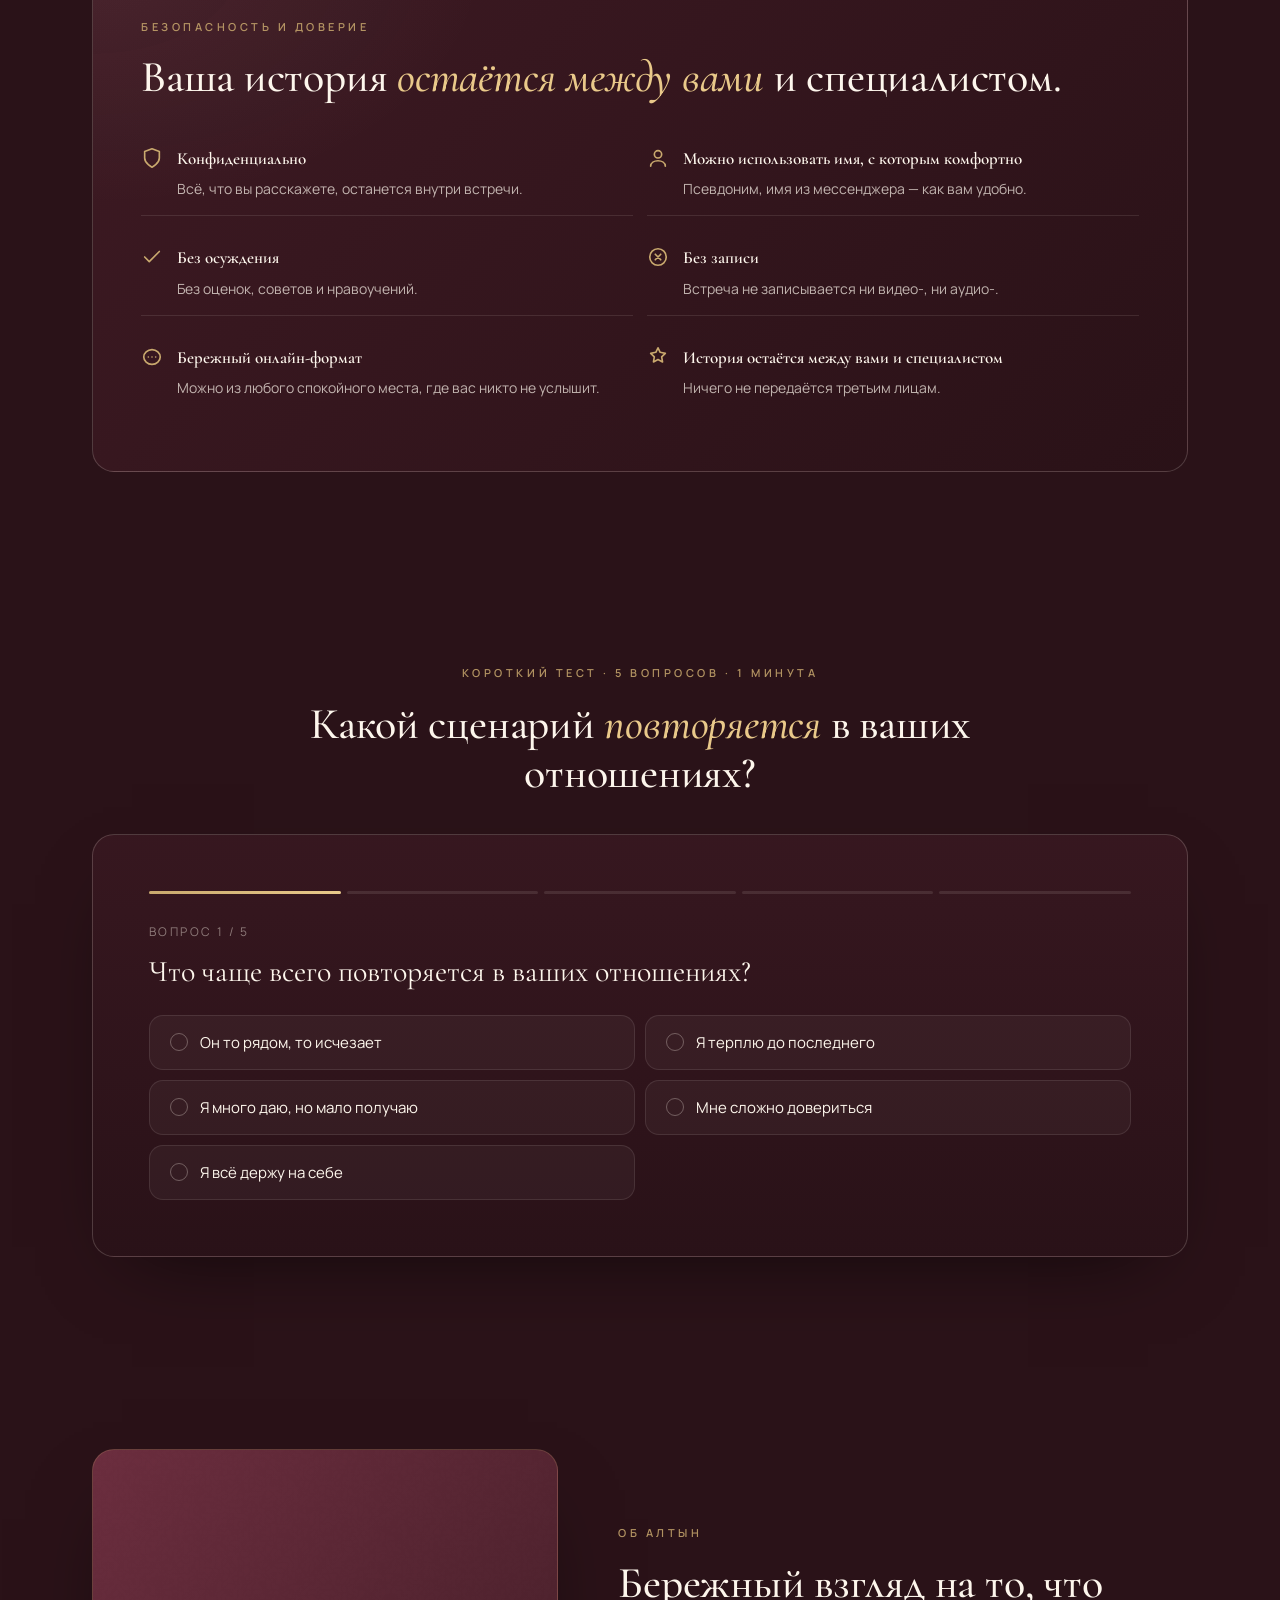
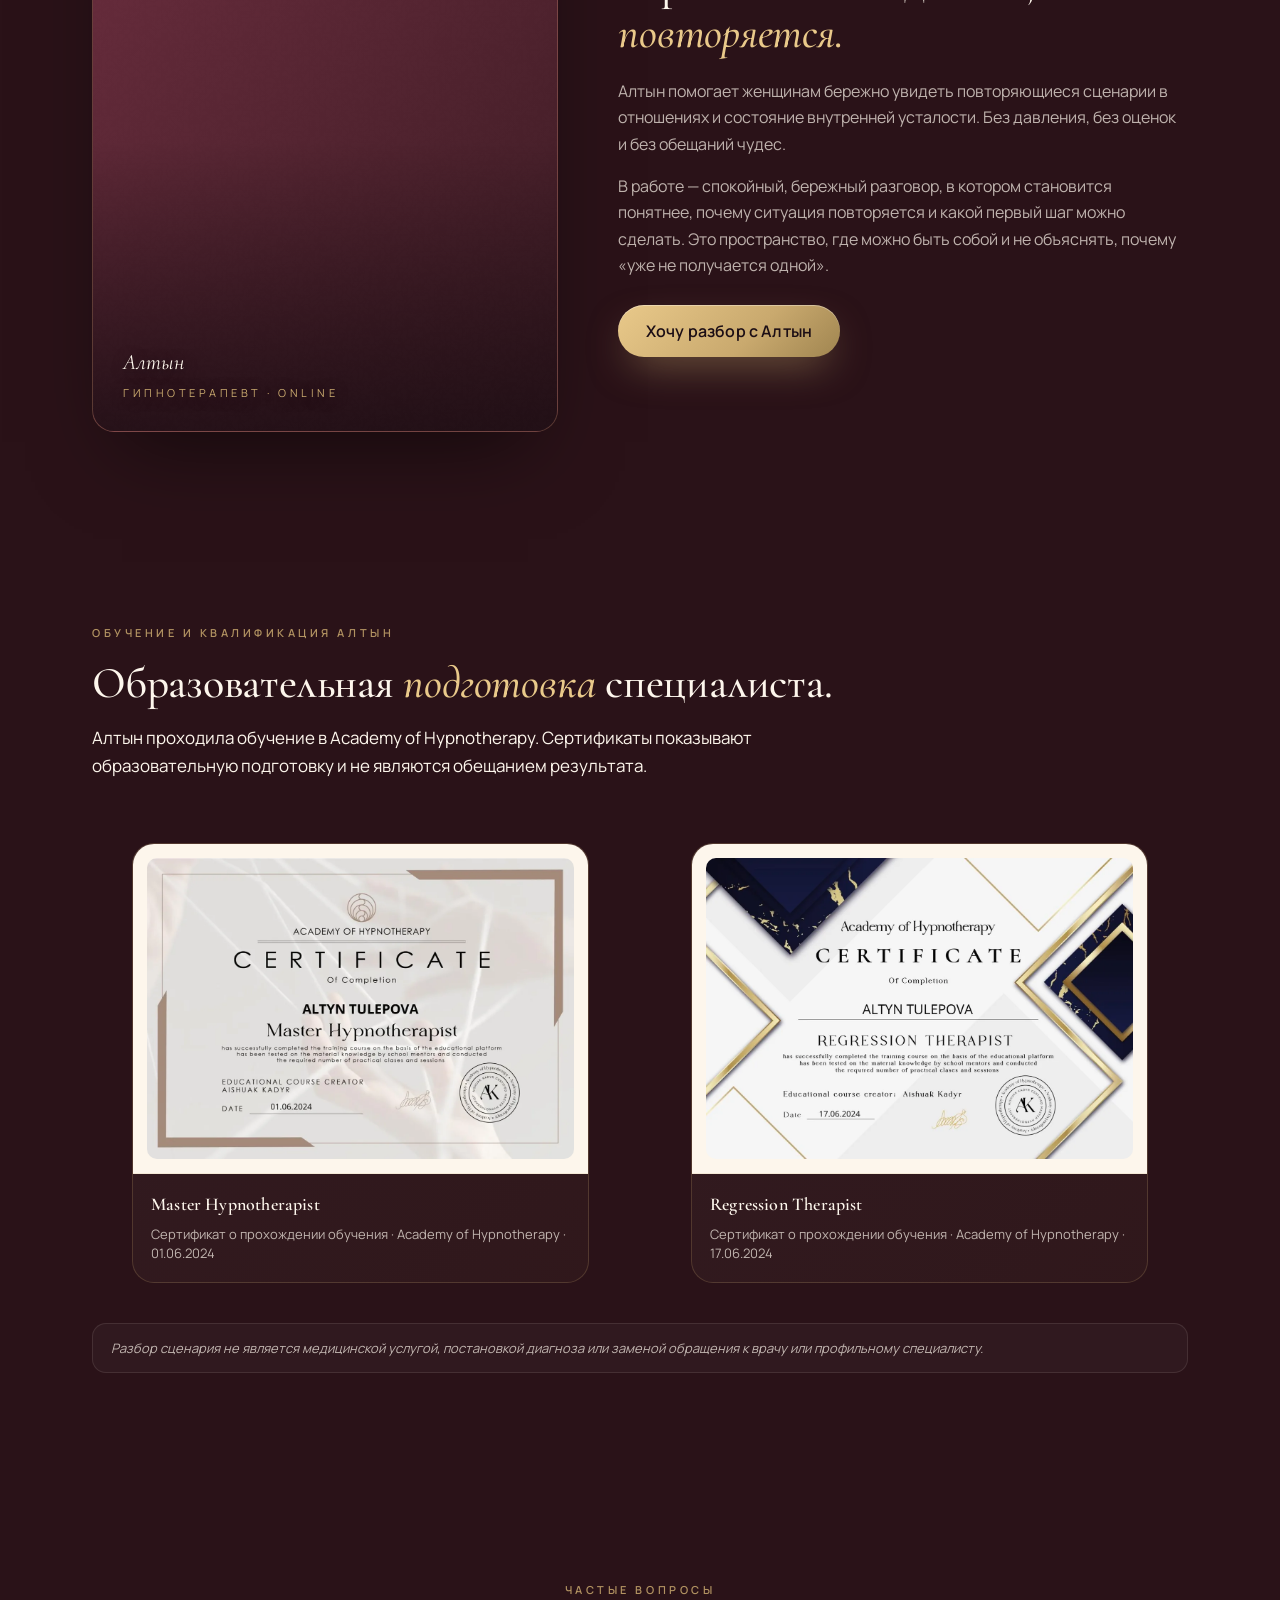
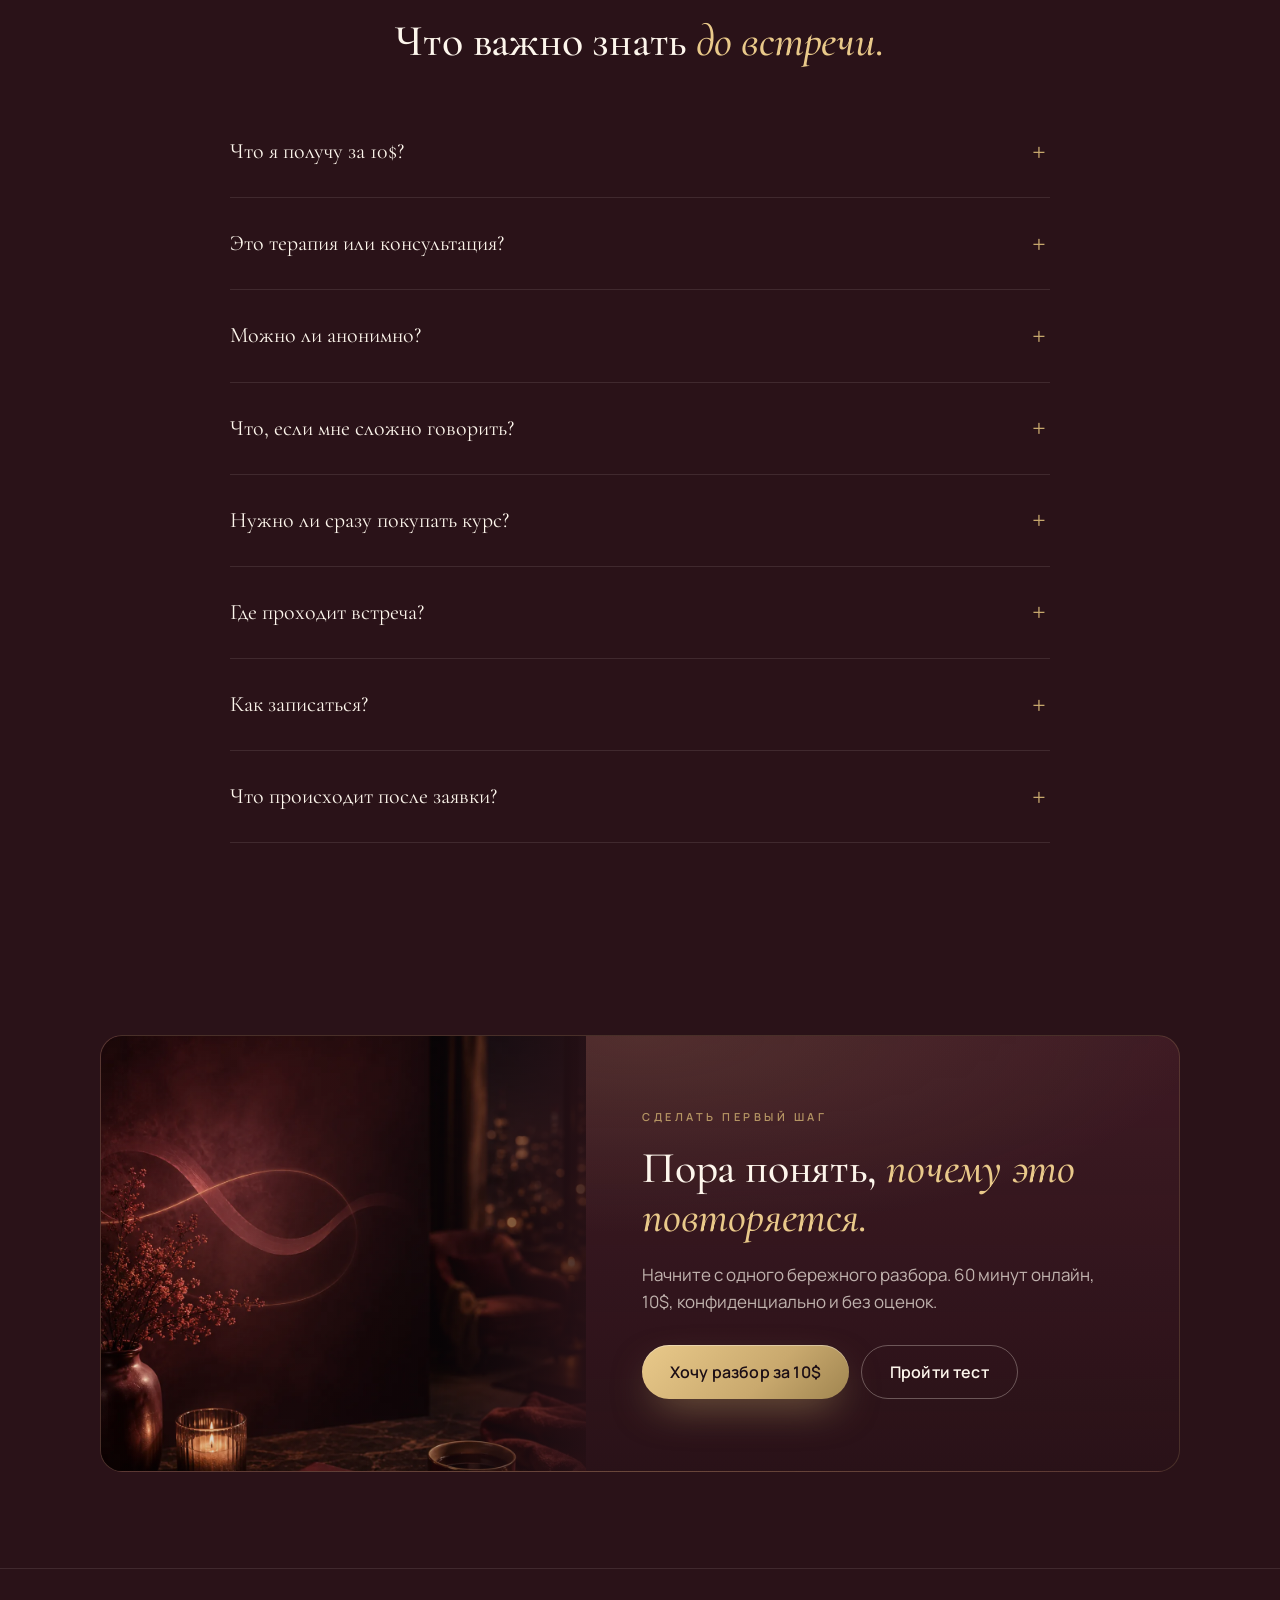
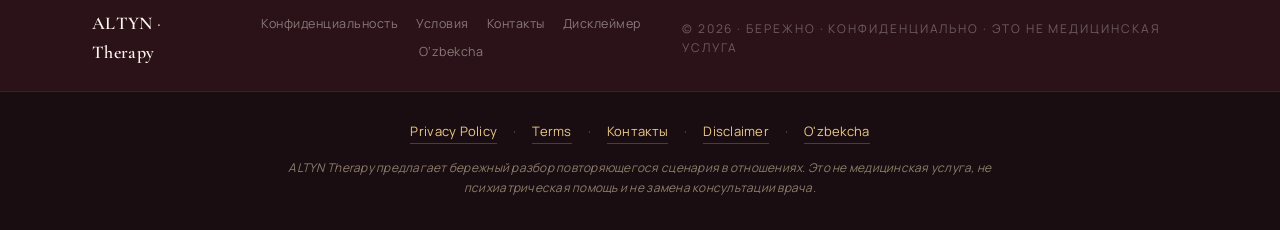
==== commit 6d942c15: "feat: add safe certificates trust block Educational credentials from Academy of Hypnotherapy framed " ====
--- a/index.html
+++ b/index.html
@@ -1137,6 +1137,57 @@
     }
     @media (min-width: 900px) { .final-cta-row { justify-content: flex-start; } }
 
+    /* ----- CERTIFICATES TRUST BLOCK ----- */
+    .cert-grid {
+      display: grid;
+      grid-template-columns: 1fr;
+      gap: 18px;
+      margin-top: 28px;
+    }
+    @media (min-width: 760px) { .cert-grid { grid-template-columns: 1fr 1fr; gap: 22px; } }
+    .cert-card {
+      display: flex;
+      flex-direction: column;
+      background: linear-gradient(135deg, rgba(253,246,236,0.04) 0%, rgba(201,169,110,0.04) 100%);
+      border: 1px solid rgba(201,169,110,0.22);
+      border-radius: var(--radius);
+      overflow: hidden;
+      transition: border-color 250ms, transform 250ms;
+    }
+    .cert-card:hover { border-color: rgba(201,169,110,0.45); transform: translateY(-2px); }
+    .cert-card-img {
+      background: #fdf6ec;
+      padding: 14px;
+      border-bottom: 1px solid rgba(201,169,110,0.18);
+    }
+    .cert-card-img img {
+      display: block;
+      width: 100%;
+      height: auto;
+      border-radius: calc(var(--radius-sm) - 4px);
+    }
+    .cert-card-body { padding: 16px 18px 18px; }
+    .cert-card-title {
+      font-family: var(--serif);
+      font-size: 18px;
+      font-weight: 600;
+      color: var(--ink);
+      margin: 0 0 6px;
+      letter-spacing: 0.01em;
+    }
+    .cert-card-meta { font-size: 13px; color: var(--ink-dim); line-height: 1.5; margin: 0; }
+    .cert-disclaimer {
+      margin-top: 24px;
+      padding: 14px 18px;
+      background: rgba(253,246,236,0.03);
+      border: 1px solid var(--line);
+      border-radius: var(--radius-sm);
+      font-size: 13px;
+      line-height: 1.55;
+      color: var(--ink-dim);
+      font-style: italic;
+    }
+
     /* ----- FOOTER ----- */
     footer {
       padding: 40px 0 24px;
@@ -1481,6 +1532,55 @@
       </div>
     </div>
   </section>
+
+  <!-- ============ CERTIFICATES — TRUST / E-E-A-T ============ -->
+  <section id="certificates" data-section="certificates">
+    <div class="container">
+      <div class="section-head reveal" style="max-width:780px;">
+        <div class="eyebrow">Обучение и квалификация Алтын</div>
+        <h2>Образовательная <em>подготовка</em> специалиста.</h2>
+        <p class="lead">Алтын проходила обучение в Academy of Hypnotherapy. Сертификаты показывают образовательную подготовку и не являются обещанием результата.</p>
+      </div>
+      <div class="cert-grid" data-testid="certificates-grid">
+        <figure class="cert-card reveal" data-testid="cert-master">
+          <div class="cert-card-img">
+            <picture>
+              <source type="image/webp" srcset="/assets/certificates/master-hypnotherapist.webp" />
+              <img src="/assets/certificates/master-hypnotherapist.jpg"
+                   alt="Сертификат обучения Алтын в Academy of Hypnotherapy"
+                   loading="lazy"
+                   decoding="async"
+                   width="1200" height="847" />
+            </picture>
+          </div>
+          <figcaption class="cert-card-body">
+            <div class="cert-card-title">Master Hypnotherapist</div>
+            <p class="cert-card-meta">Сертификат о прохождении обучения · Academy of Hypnotherapy · 01.06.2024</p>
+          </figcaption>
+        </figure>
+        <figure class="cert-card reveal" data-testid="cert-regression">
+          <div class="cert-card-img">
+            <picture>
+              <source type="image/webp" srcset="/assets/certificates/regression-therapist.webp" />
+              <img src="/assets/certificates/regression-therapist.jpg"
+                   alt="Сертификат обучения Алтын по работе со сценариями"
+                   loading="lazy"
+                   decoding="async"
+                   width="1200" height="847" />
+            </picture>
+          </div>
+          <figcaption class="cert-card-body">
+            <div class="cert-card-title">Regression Therapist</div>
+            <p class="cert-card-meta">Сертификат о прохождении обучения · Academy of Hypnotherapy · 17.06.2024</p>
+          </figcaption>
+        </figure>
+      </div>
+      <p class="cert-disclaimer" data-testid="cert-disclaimer">
+        Разбор сценария не является медицинской услугой, постановкой диагноза или заменой обращения к врачу или профильному специалисту.
+      </p>
+    </div>
+  </section>
+
 
   <!-- ============ FAQ ============ -->
   <section id="faq" data-section="faq">
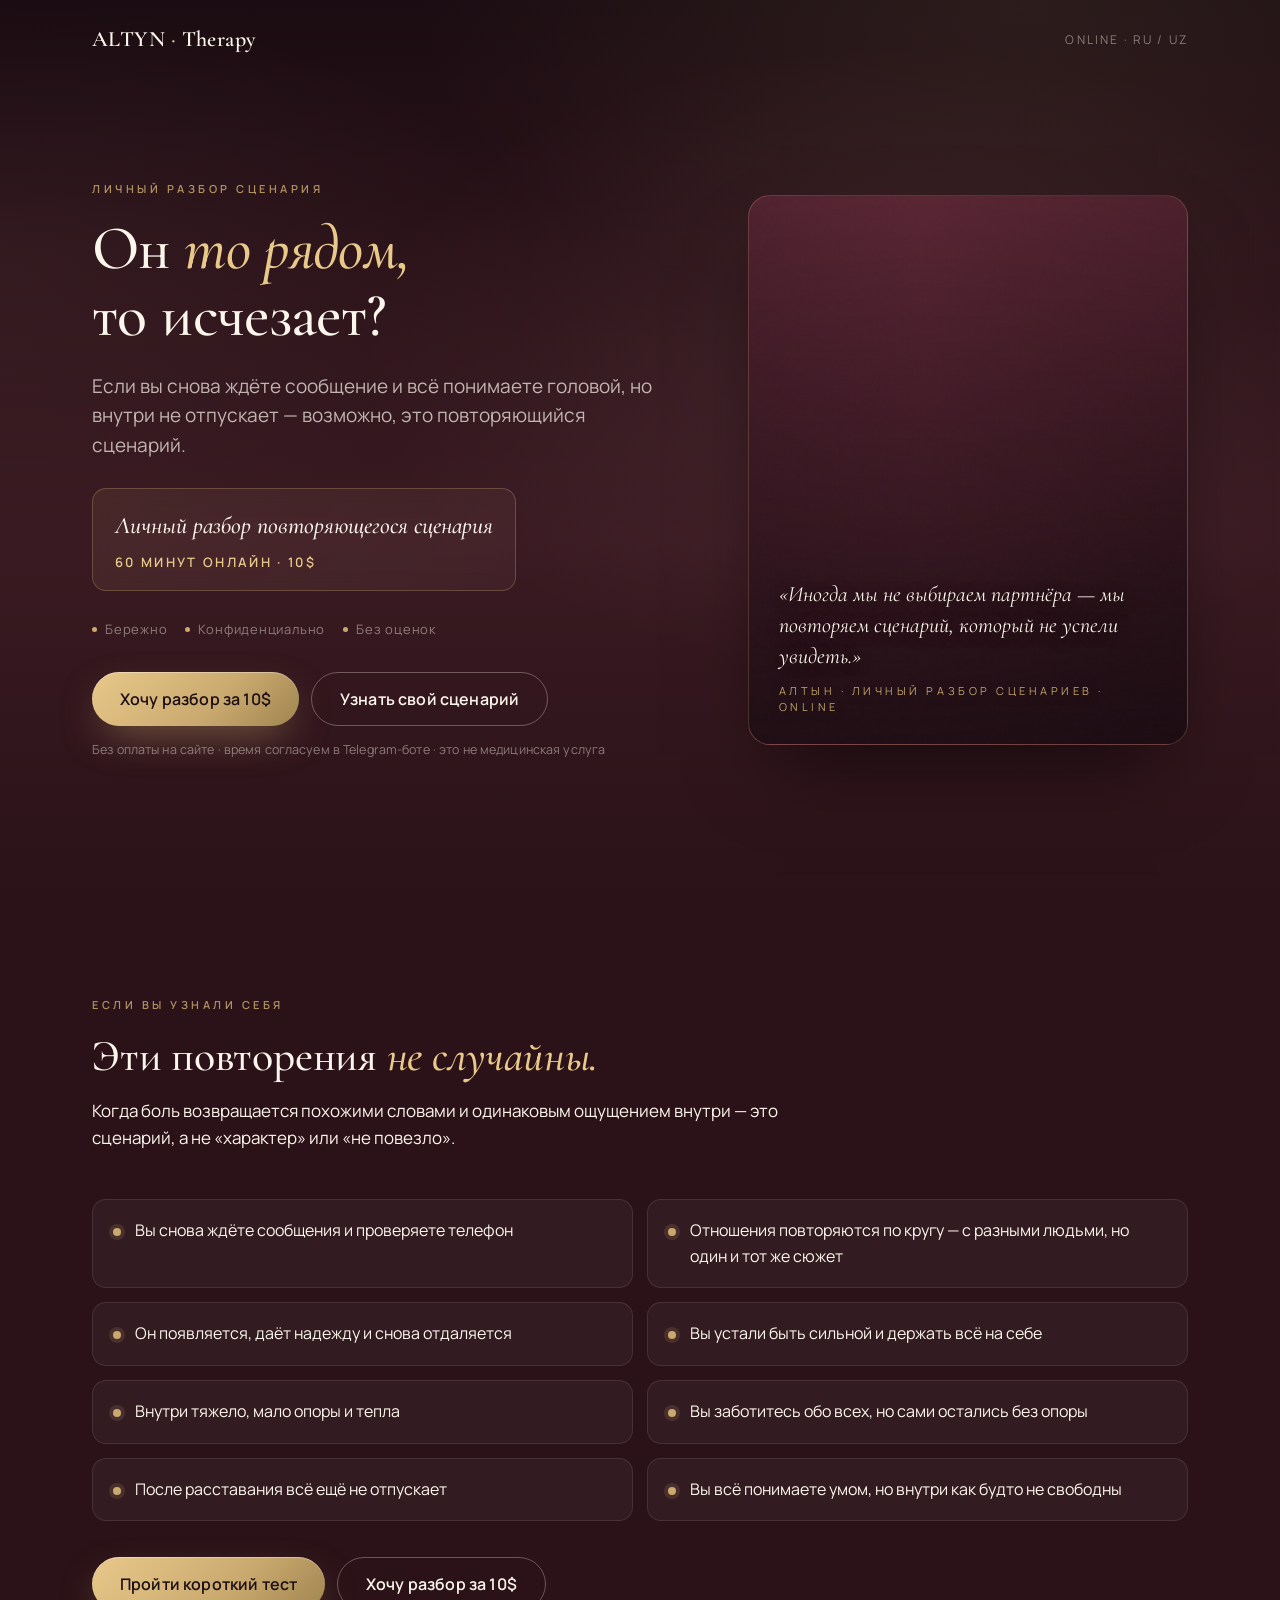
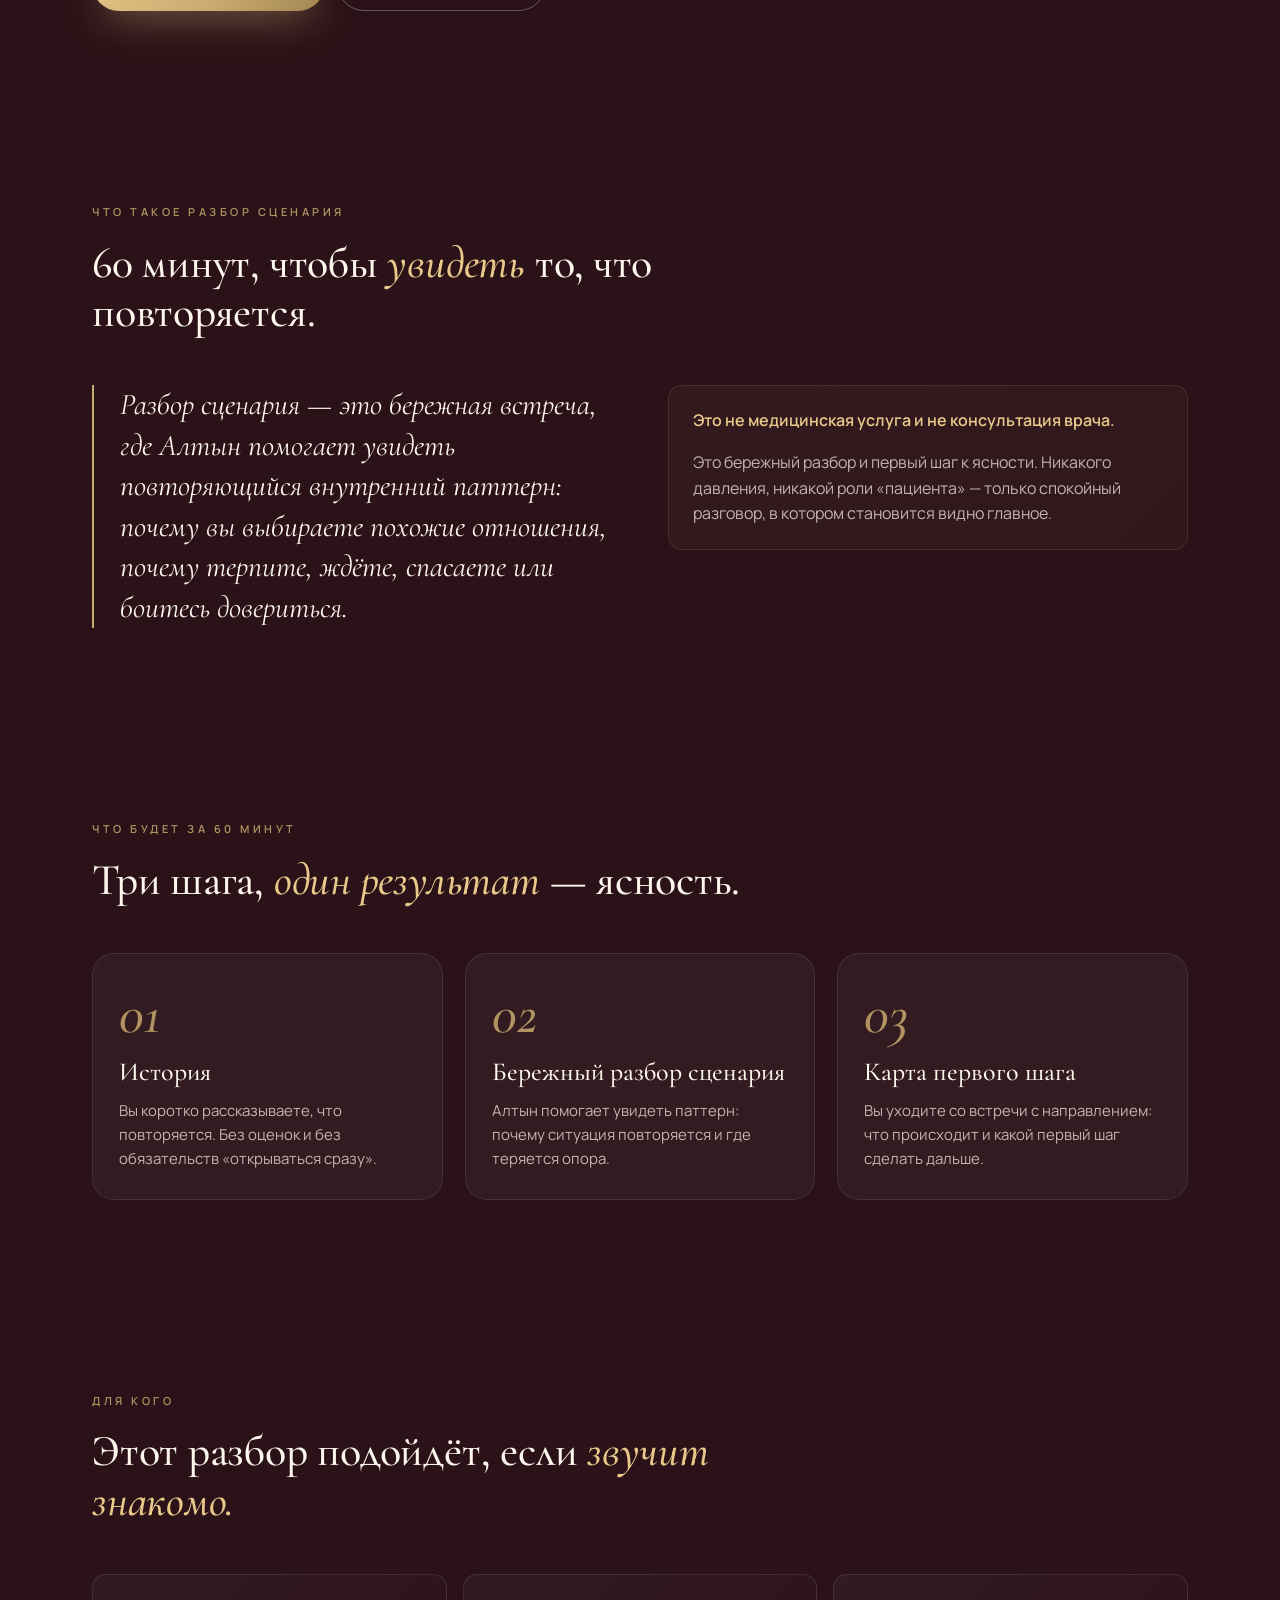
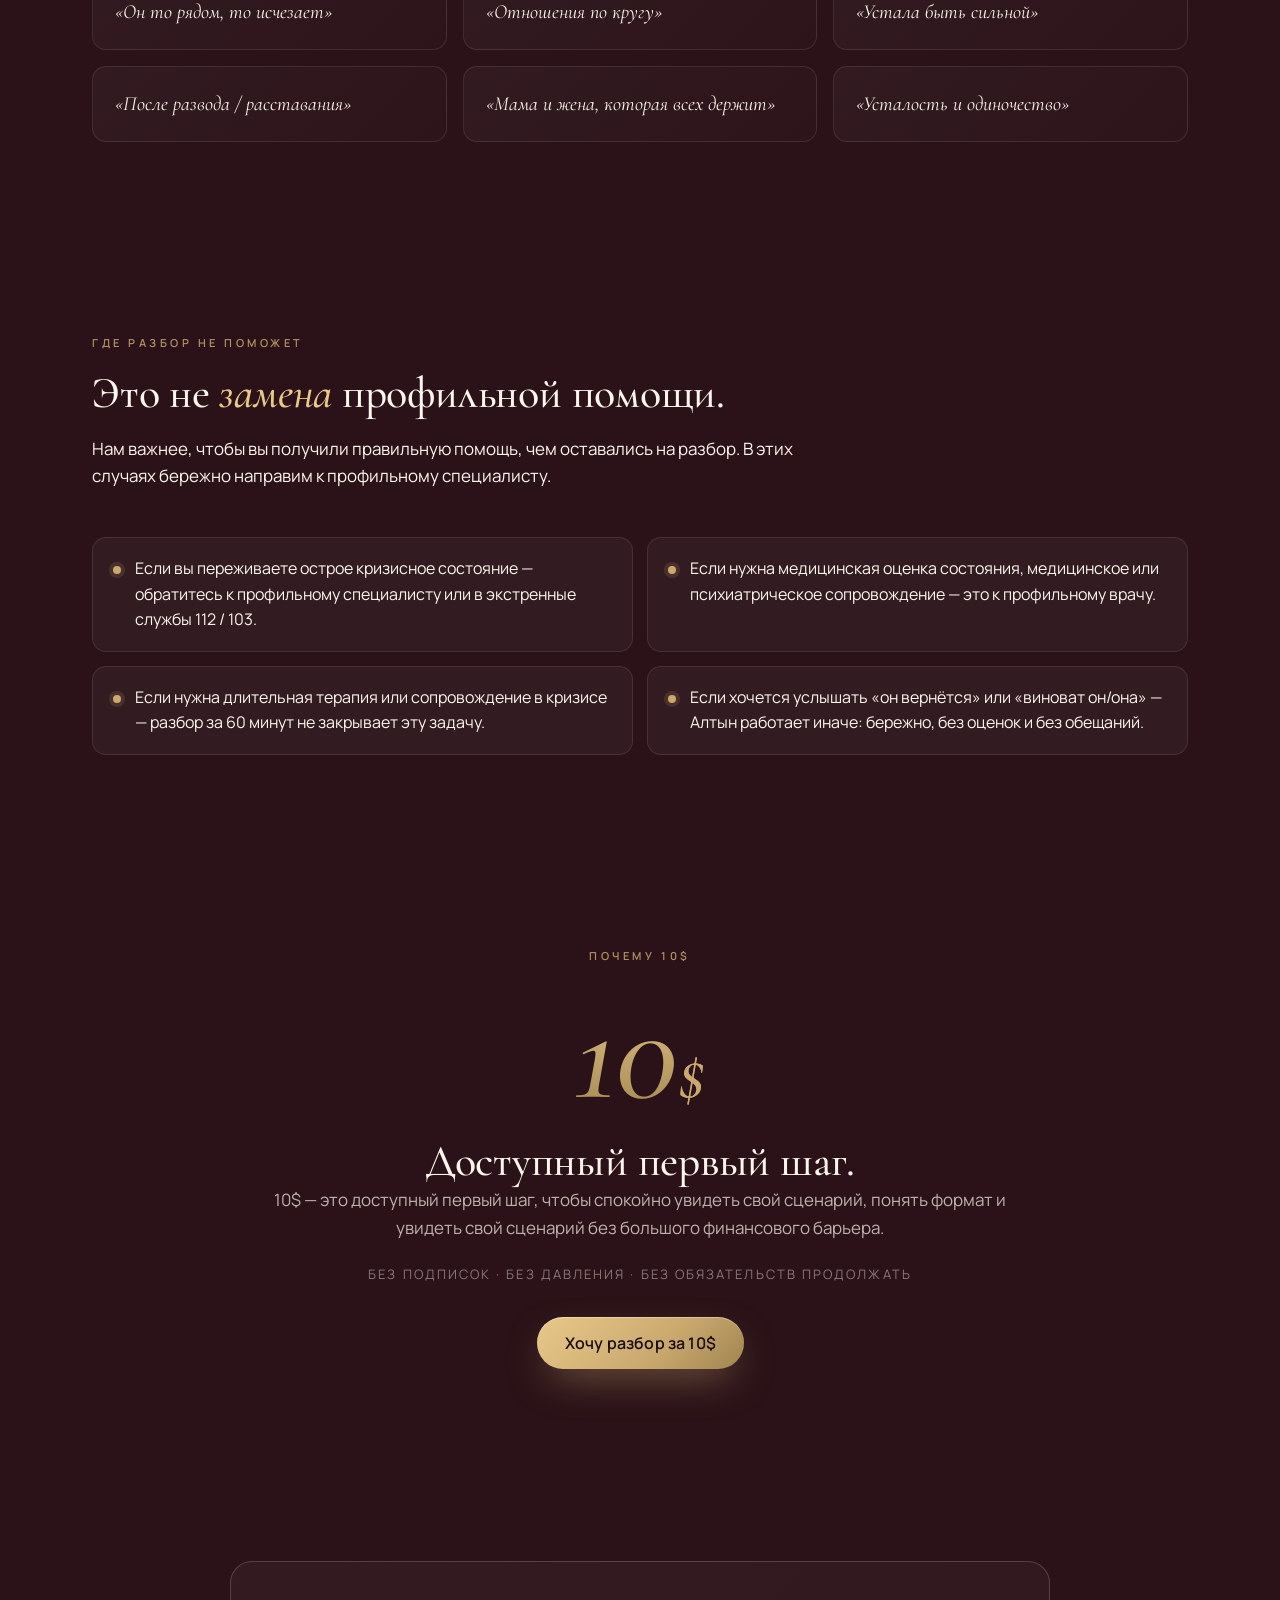
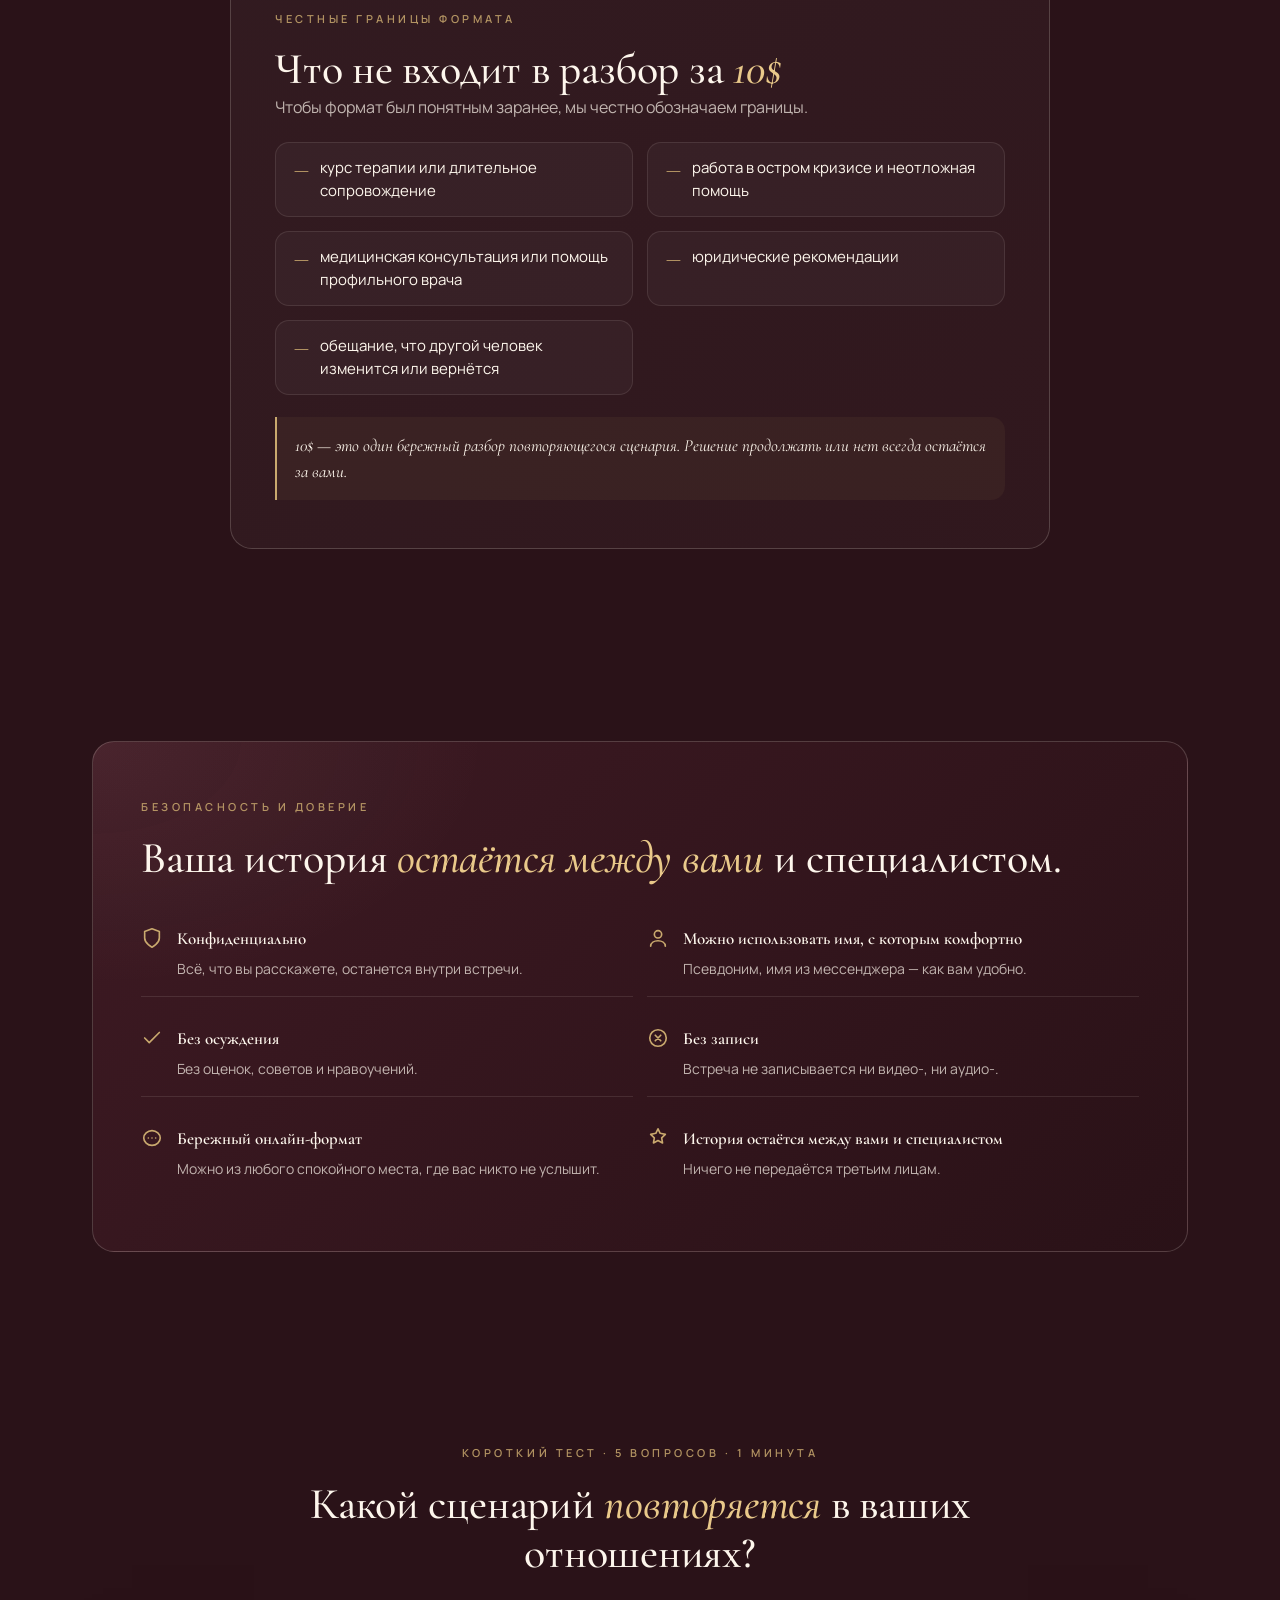
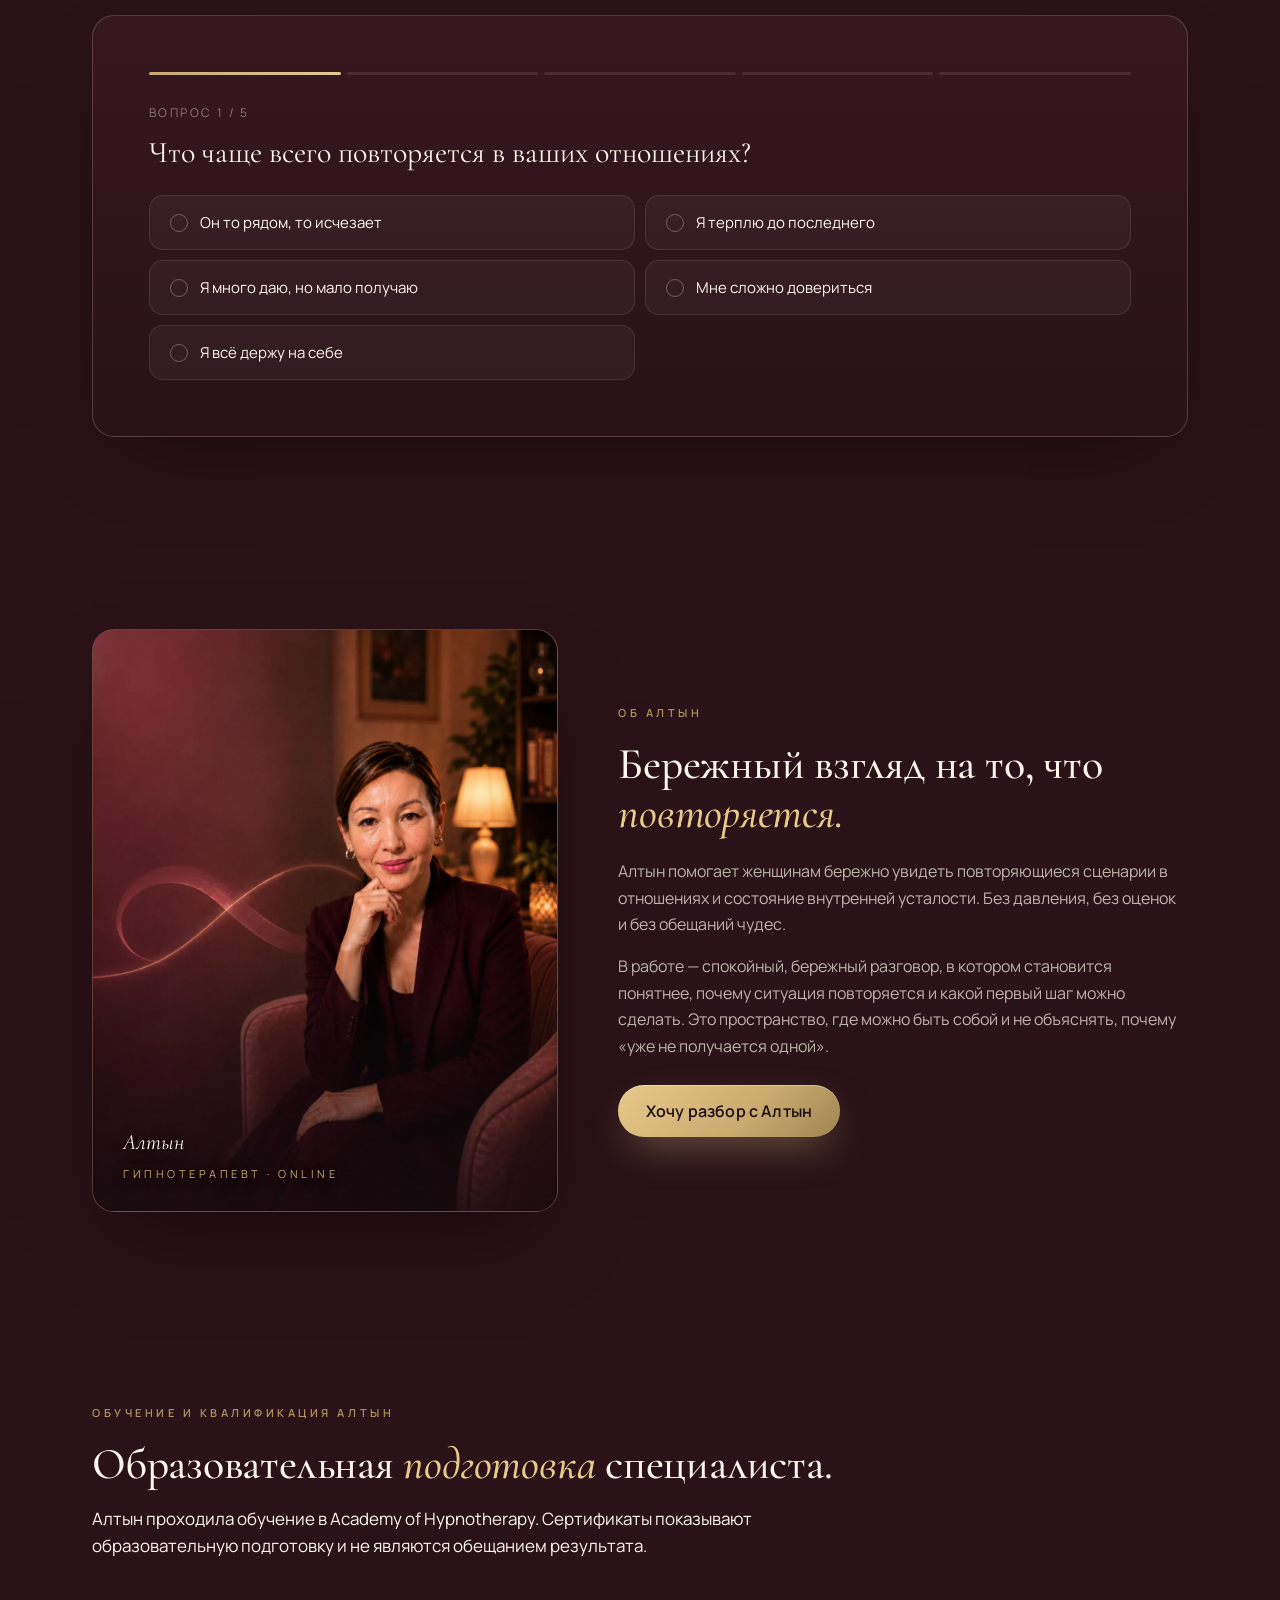
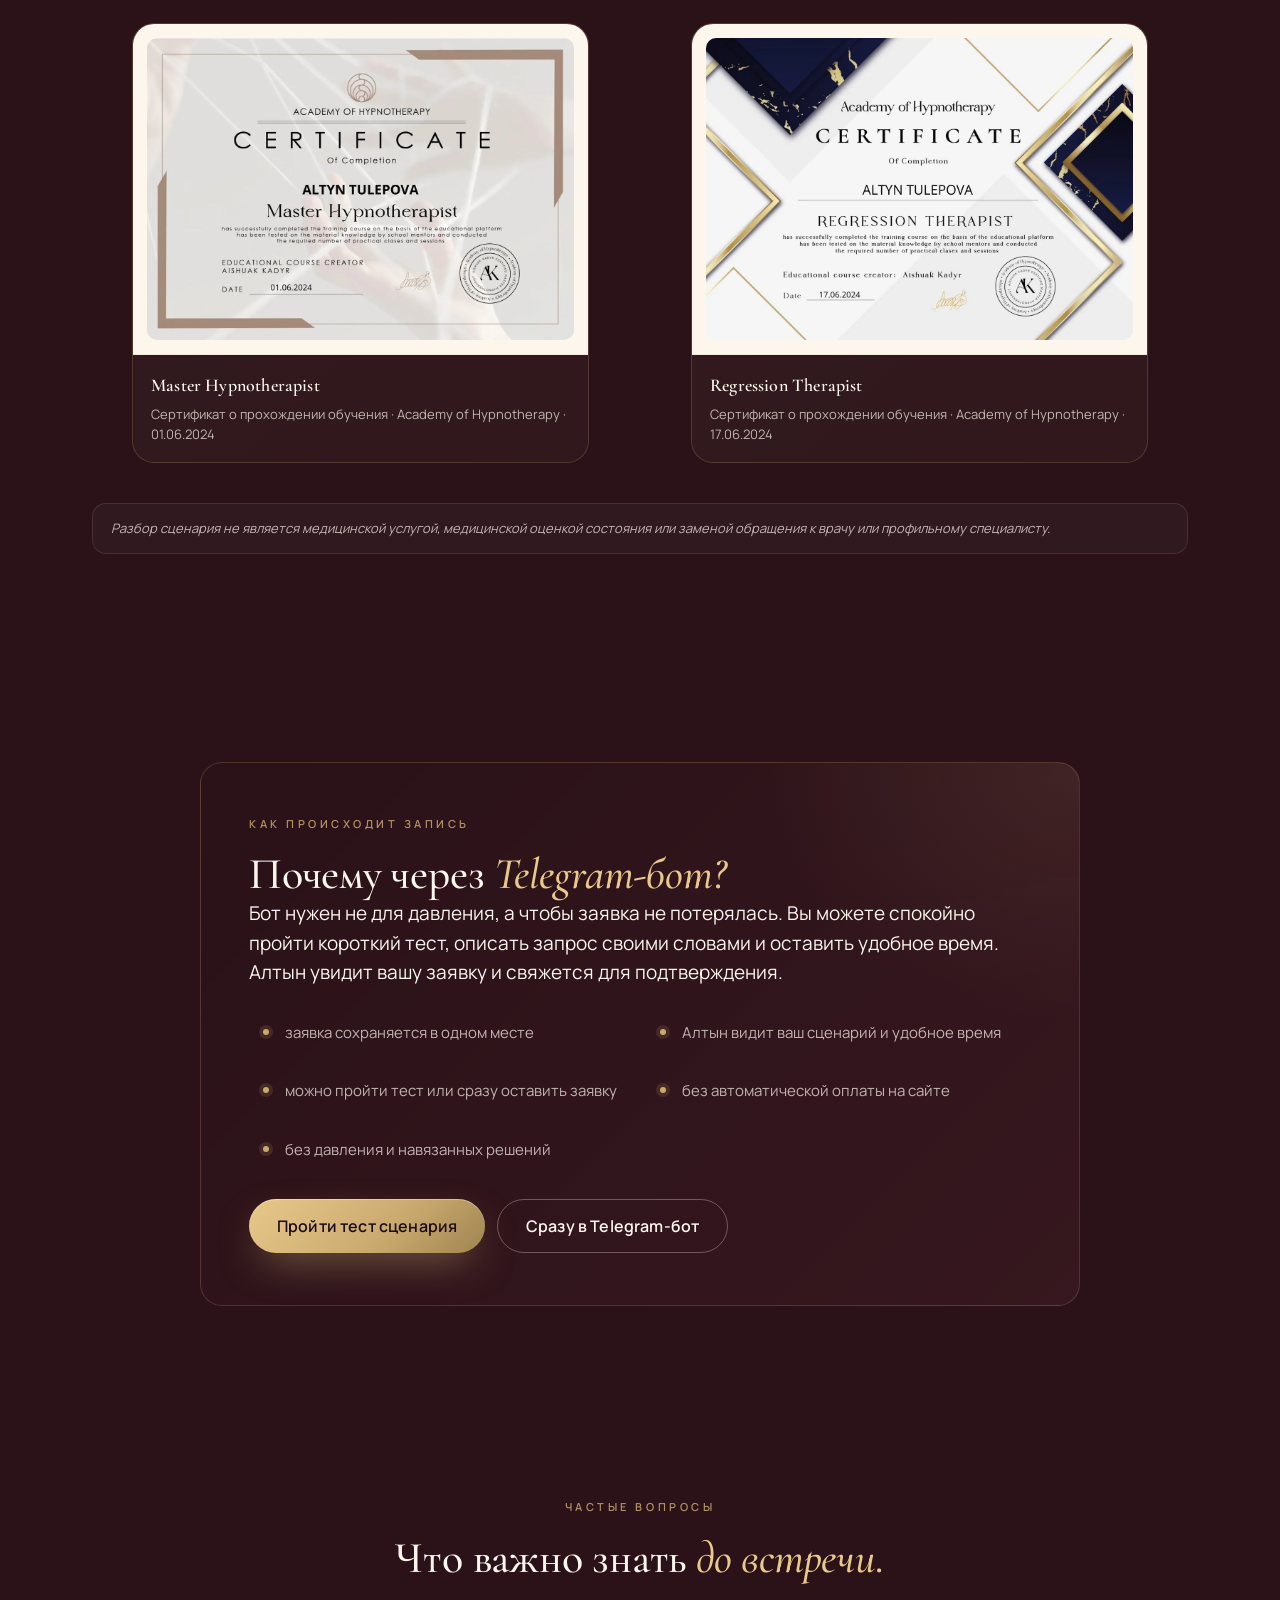
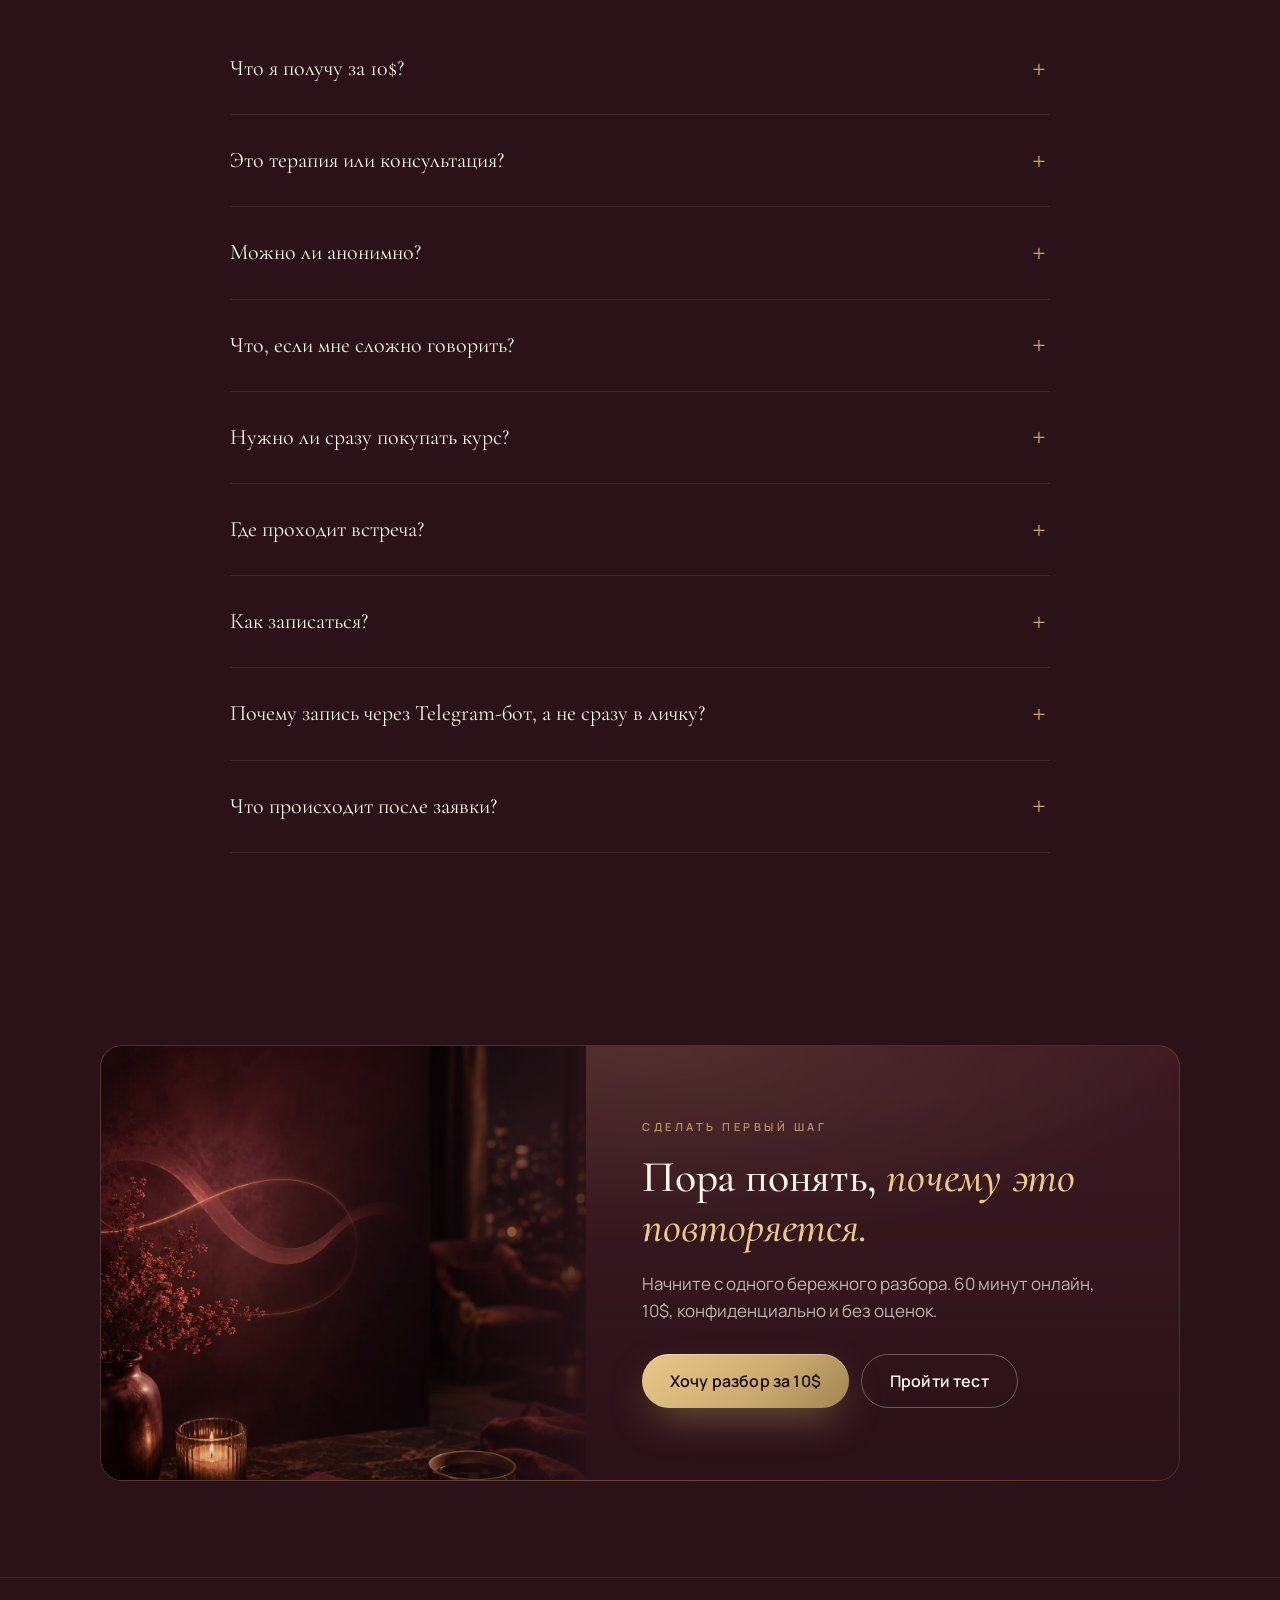
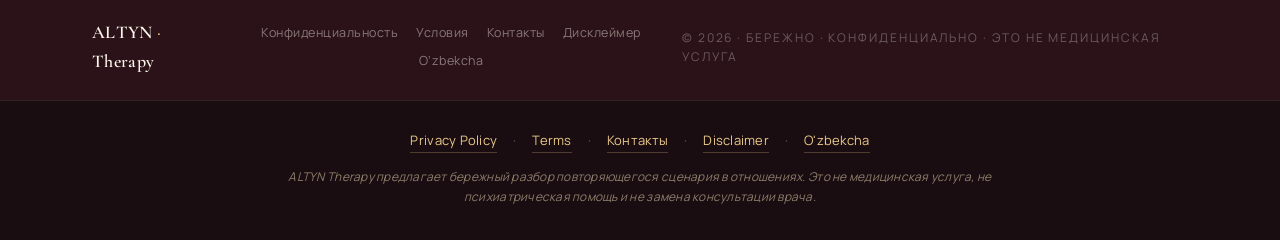
==== commit 9c1c4a34: "feat: phase2 trust and conversion polish - Hero micro-disclaimer under primary CTA (no payment on si" ====
--- a/index.html
+++ b/index.html
@@ -162,6 +162,14 @@
             "@type": "Answer",
             "text": "Да. Можно использовать любое имя, в том числе из мессенджера. Никаких документов не требуется."
           }
+        },
+        {
+          "@type": "Question",
+          "name": "Почему запись через Telegram-бот, а не сразу в личку?",
+          "acceptedAnswer": {
+            "@type": "Answer",
+            "text": "Через бот заявка не теряется и сохраняется в одном месте. Вы можете пройти тест, описать запрос и оставить удобное время. Алтын увидит заявку и свяжется для подтверждения. Никакой автоматической оплаты на сайте нет."
+          }
         }
       ]
     },
@@ -1242,6 +1250,122 @@
     .reveal { opacity: 0; transform: translateY(14px); transition: opacity 800ms ease, transform 800ms cubic-bezier(.2,.7,.2,1); }
     .reveal.shown { opacity: 1; transform: translateY(0); }
 
+    /* ----- HERO MICRO DISCLAIMER (P2-1) ----- */
+    .hero-micro {
+      margin: 14px 0 0;
+      font-size: 12.5px;
+      line-height: 1.55;
+      color: var(--ink-faint);
+      letter-spacing: 0.01em;
+      max-width: 520px;
+    }
+    @media (max-width: 899px) {
+      .hero-micro {
+        margin-top: 12px;
+        font-size: 12px;
+        color: rgba(253,246,236,0.72);
+        text-shadow: 0 1px 8px rgba(0,0,0,0.55);
+      }
+    }
+
+    /* ----- SCOPE BLOCK (P2-2 "Что не входит в 10$") ----- */
+    .scope-wrap {
+      max-width: 820px;
+      margin: 0 auto;
+      padding: 36px 28px;
+      background: linear-gradient(135deg, rgba(253,246,236,0.04) 0%, rgba(212,165,165,0.04) 100%);
+      border: 1px solid var(--line-strong);
+      border-radius: var(--radius);
+    }
+    @media (min-width: 768px) { .scope-wrap { padding: 48px 44px; } }
+    .scope-wrap .scope-lead {
+      font-size: 16px;
+      color: var(--ink-dim);
+      margin: 0 0 22px;
+    }
+    .scope-list {
+      list-style: none;
+      padding: 0;
+      margin: 0 0 22px;
+      display: grid;
+      grid-template-columns: 1fr;
+      gap: 12px;
+    }
+    @media (min-width: 700px) { .scope-list { grid-template-columns: 1fr 1fr; gap: 14px; } }
+    .scope-list li {
+      position: relative;
+      padding: 14px 18px 14px 44px;
+      background: rgba(253,246,236,0.03);
+      border: 1px solid var(--line);
+      border-radius: var(--radius-sm);
+      font-size: 15px;
+      line-height: 1.5;
+      color: var(--ink);
+    }
+    .scope-list li::before {
+      content: "—";
+      position: absolute;
+      left: 18px;
+      top: 13px;
+      color: var(--gold);
+      font-family: var(--serif);
+      font-size: 18px;
+      font-weight: 600;
+    }
+    .scope-close {
+      margin: 0;
+      padding: 16px 18px;
+      background: rgba(201,169,110,0.06);
+      border-left: 2px solid var(--gold);
+      border-radius: 0 var(--radius-sm) var(--radius-sm) 0;
+      font-family: var(--serif);
+      font-style: italic;
+      font-size: 17px;
+      line-height: 1.5;
+      color: var(--ink);
+    }
+
+    /* ----- WHY BOT BLOCK (P2-3) ----- */
+    .whybot-wrap {
+      max-width: 880px;
+      margin: 0 auto;
+      padding: 36px 28px;
+      background:
+        radial-gradient(60% 80% at 100% 0%, rgba(201,169,110,0.10) 0%, transparent 60%),
+        linear-gradient(135deg, rgba(42,18,24,0.50) 0%, rgba(107,45,62,0.20) 100%);
+      border: 1px solid rgba(201,169,110,0.22);
+      border-radius: var(--radius);
+    }
+    @media (min-width: 768px) { .whybot-wrap { padding: 52px 48px; } }
+    .whybot-wrap p.lead { margin-bottom: 22px; }
+    .whybot-list {
+      list-style: none;
+      padding: 0;
+      margin: 0 0 26px;
+      display: grid;
+      grid-template-columns: 1fr;
+      gap: 10px;
+    }
+    @media (min-width: 700px) { .whybot-list { grid-template-columns: 1fr 1fr; gap: 12px; } }
+    .whybot-list li {
+      position: relative;
+      padding: 12px 16px 12px 36px;
+      font-size: 15px;
+      line-height: 1.5;
+      color: var(--ink-dim);
+    }
+    .whybot-list li::before {
+      content: "";
+      position: absolute;
+      left: 14px;
+      top: 19px;
+      width: 6px; height: 6px;
+      border-radius: 50%;
+      background: var(--gold);
+      box-shadow: 0 0 0 4px rgba(201,169,110,0.14);
+    }
+    .whybot-cta { display: flex; flex-wrap: wrap; gap: 12px; }
+
     /* Reduce motion */
     @media (prefers-reduced-motion: reduce) {
       *, *::before, *::after { animation-duration: 0.01ms !important; transition-duration: 0.01ms !important; }
@@ -1284,6 +1408,9 @@
               Узнать свой сценарий
             </a>
           </div>
+          <p class="hero-micro" data-testid="hero-micro-disclaimer">
+            Без оплаты на сайте · время согласуем в Telegram-боте · это не медицинская услуга
+          </p>
         </div>
         <div class="hero-aside reveal">
           <div class="hero-portrait" role="img" aria-label="Атмосфера разговора у Алтын: свеча, чай, записная книжка, бордовая стена">
@@ -1403,7 +1530,7 @@
       </div>
       <div class="recognize-grid" data-testid="not-for-whom-list">
         <div class="recognize-item reveal">Если вы переживаете острое кризисное состояние — обратитесь к профильному специалисту или в экстренные службы 112 / 103.</div>
-        <div class="recognize-item reveal">Если нужна постановка диагноза, медицинское или психиатрическое сопровождение — это к профильному врачу.</div>
+        <div class="recognize-item reveal">Если нужна медицинская оценка состояния, медицинское или психиатрическое сопровождение — это к профильному врачу.</div>
         <div class="recognize-item reveal">Если нужна длительная терапия или сопровождение в кризисе — разбор за 60 минут не закрывает эту задачу.</div>
         <div class="recognize-item reveal">Если хочется услышать «он вернётся» или «виноват он/она» — Алтын работает иначе: бережно, без оценок и без обещаний.</div>
       </div>
@@ -1422,6 +1549,25 @@
         <div style="margin-top:32px;">
           <a class="btn btn-primary" href="/go/telegram?cta=why10_direct" data-cta="why10_direct" data-testid="why10-cta">Хочу разбор за 10$</a>
         </div>
+      </div>
+    </div>
+  </section>
+
+  <!-- ============ SCOPE: WHAT IS NOT INCLUDED (P2-2) ============ -->
+  <section id="scope-10" data-section="scope_10">
+    <div class="container">
+      <div class="scope-wrap reveal" data-testid="scope-block">
+        <div class="eyebrow">Честные границы формата</div>
+        <h2>Что не входит в разбор за <em>10$</em></h2>
+        <p class="scope-lead">Чтобы формат был понятным заранее, мы честно обозначаем границы.</p>
+        <ul class="scope-list" data-testid="scope-list">
+          <li>курс терапии или длительное сопровождение</li>
+          <li>работа в остром кризисе и неотложная помощь</li>
+          <li>медицинская консультация или помощь профильного врача</li>
+          <li>юридические рекомендации</li>
+          <li>обещание, что другой человек изменится или вернётся</li>
+        </ul>
+        <p class="scope-close">10$ — это один бережный разбор повторяющегося сценария. Решение продолжать или нет всегда остаётся за вами.</p>
       </div>
     </div>
   </section>
@@ -1576,11 +1722,33 @@
         </figure>
       </div>
       <p class="cert-disclaimer" data-testid="cert-disclaimer">
-        Разбор сценария не является медицинской услугой, постановкой диагноза или заменой обращения к врачу или профильному специалисту.
+        Разбор сценария не является медицинской услугой, медицинской оценкой состояния или заменой обращения к врачу или профильному специалисту.
       </p>
     </div>
   </section>
 
+
+  <!-- ============ WHY TELEGRAM BOT (P2-3) ============ -->
+  <section id="why-bot" data-section="why_bot">
+    <div class="container">
+      <div class="whybot-wrap reveal" data-testid="whybot-block">
+        <div class="eyebrow">Как происходит запись</div>
+        <h2>Почему через <em>Telegram-бот?</em></h2>
+        <p class="lead">Бот нужен не для давления, а чтобы заявка не потерялась. Вы можете спокойно пройти короткий тест, описать запрос своими словами и оставить удобное время. Алтын увидит вашу заявку и свяжется для подтверждения.</p>
+        <ul class="whybot-list" data-testid="whybot-list">
+          <li>заявка сохраняется в одном месте</li>
+          <li>Алтын видит ваш сценарий и удобное время</li>
+          <li>можно пройти тест или сразу оставить заявку</li>
+          <li>без автоматической оплаты на сайте</li>
+          <li>без давления и навязанных решений</li>
+        </ul>
+        <div class="whybot-cta">
+          <a class="btn btn-primary" href="#quiz" data-cta="whybot_quiz" data-testid="whybot-cta-quiz">Пройти тест сценария</a>
+          <a class="btn btn-ghost" href="/go/telegram?cta=site_hero_direct" data-cta="site_hero_direct" data-testid="whybot-cta-direct">Сразу в Telegram-бот</a>
+        </div>
+      </div>
+    </div>
+  </section>
 
   <!-- ============ FAQ ============ -->
   <section id="faq" data-section="faq">
@@ -1617,6 +1785,10 @@
         <details class="faq-item reveal" data-testid="faq-item">
           <summary>Как записаться?</summary>
           <p>Нажмите «Хочу разбор за 10$» — вы попадёте в Telegram, где Алтын или её ассистент согласуют удобное время.</p>
+        </details>
+        <details class="faq-item reveal" data-testid="faq-item">
+          <summary>Почему запись через Telegram-бот, а не сразу в личку?</summary>
+          <p>Через бот заявка не теряется и сохраняется в одном месте. Вы можете пройти тест, описать запрос и оставить удобное время. Алтын увидит заявку и свяжется для подтверждения. Никакой автоматической оплаты на сайте нет.</p>
         </details>
         <details class="faq-item reveal" data-testid="faq-item">
           <summary>Что происходит после заявки?</summary>
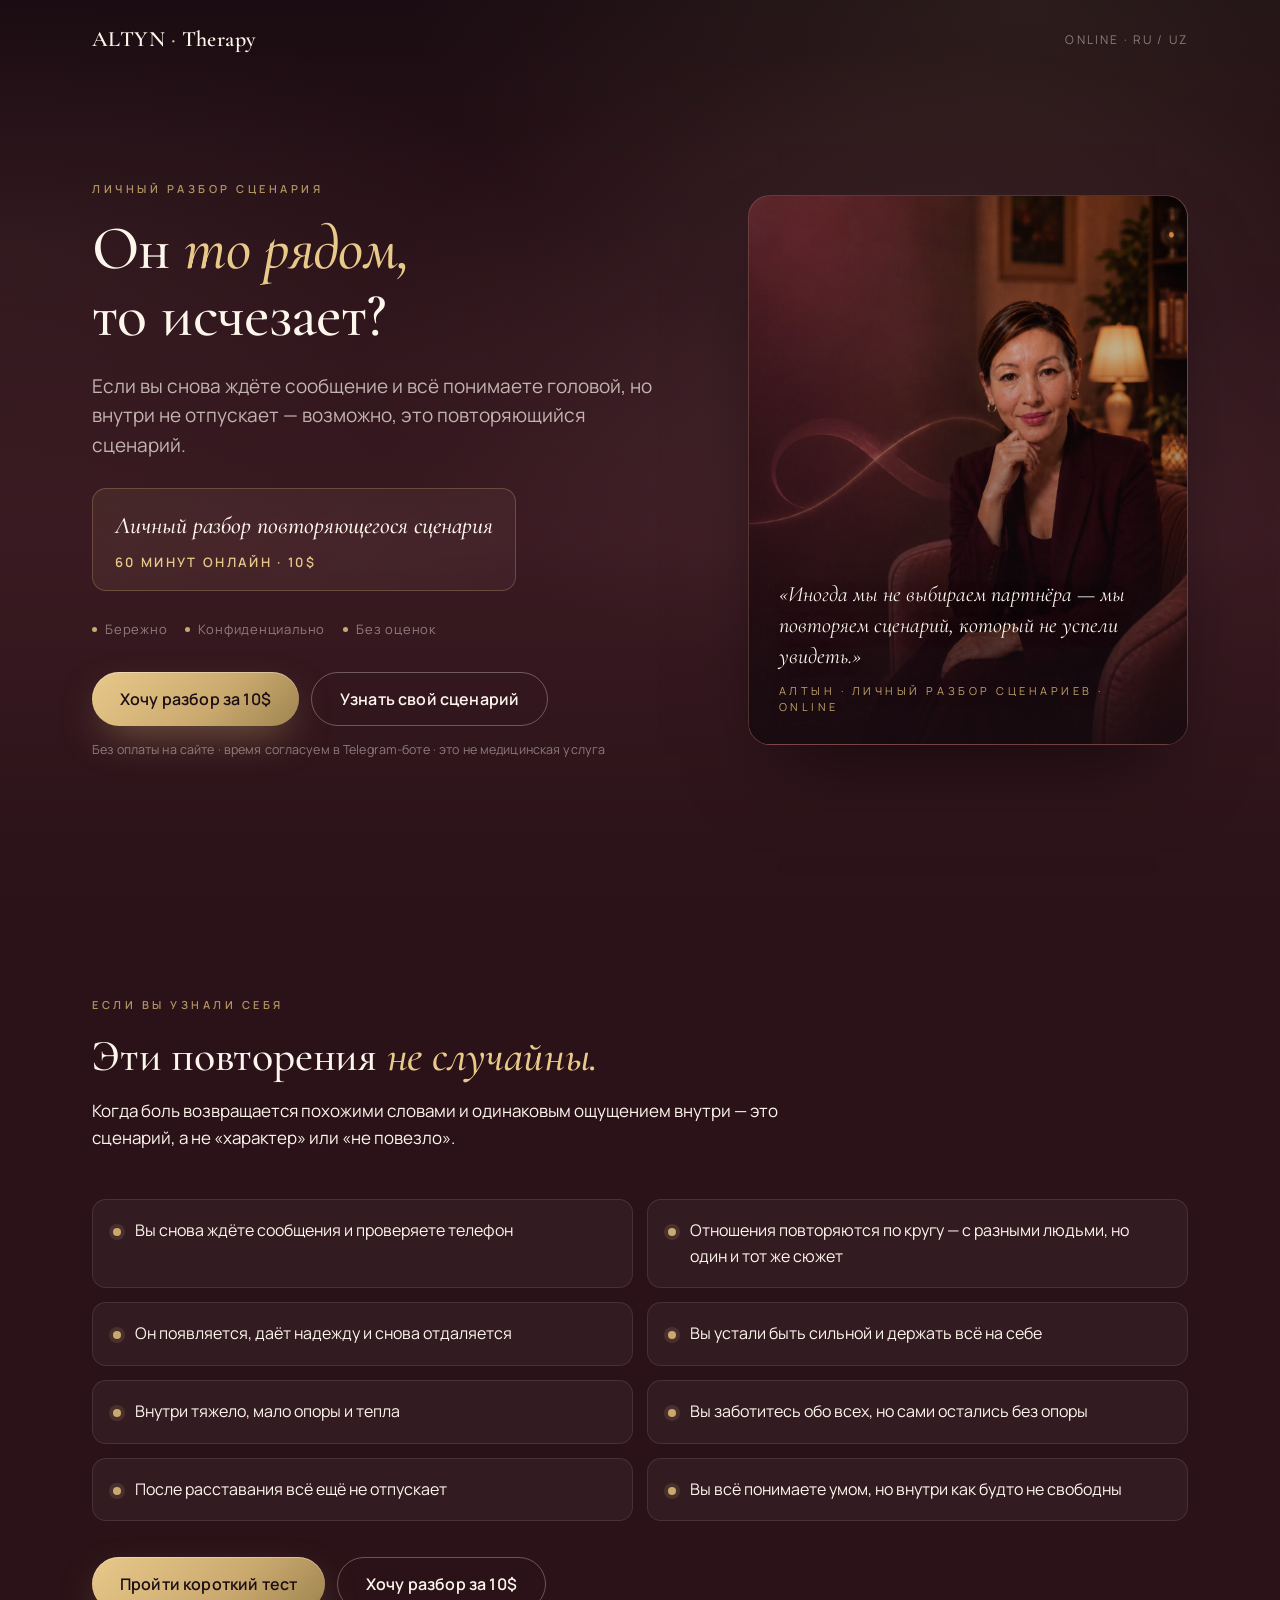
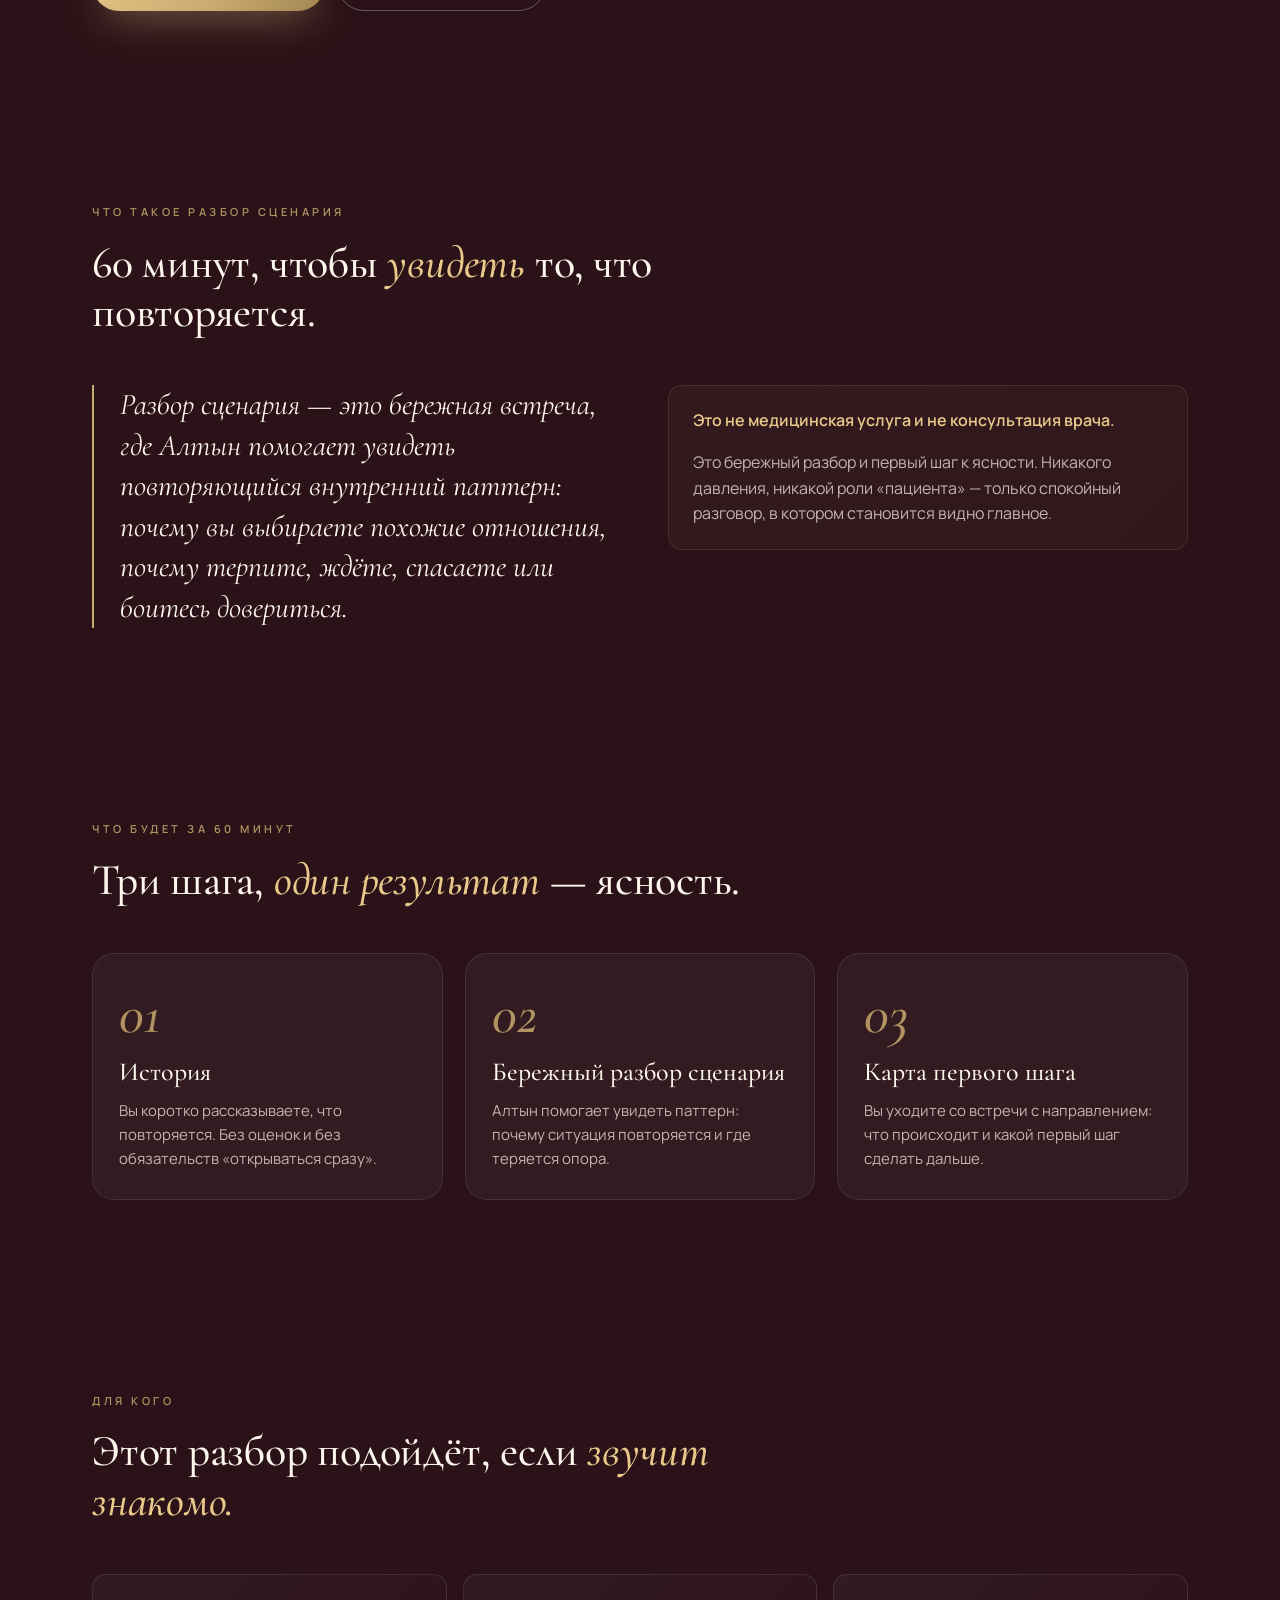
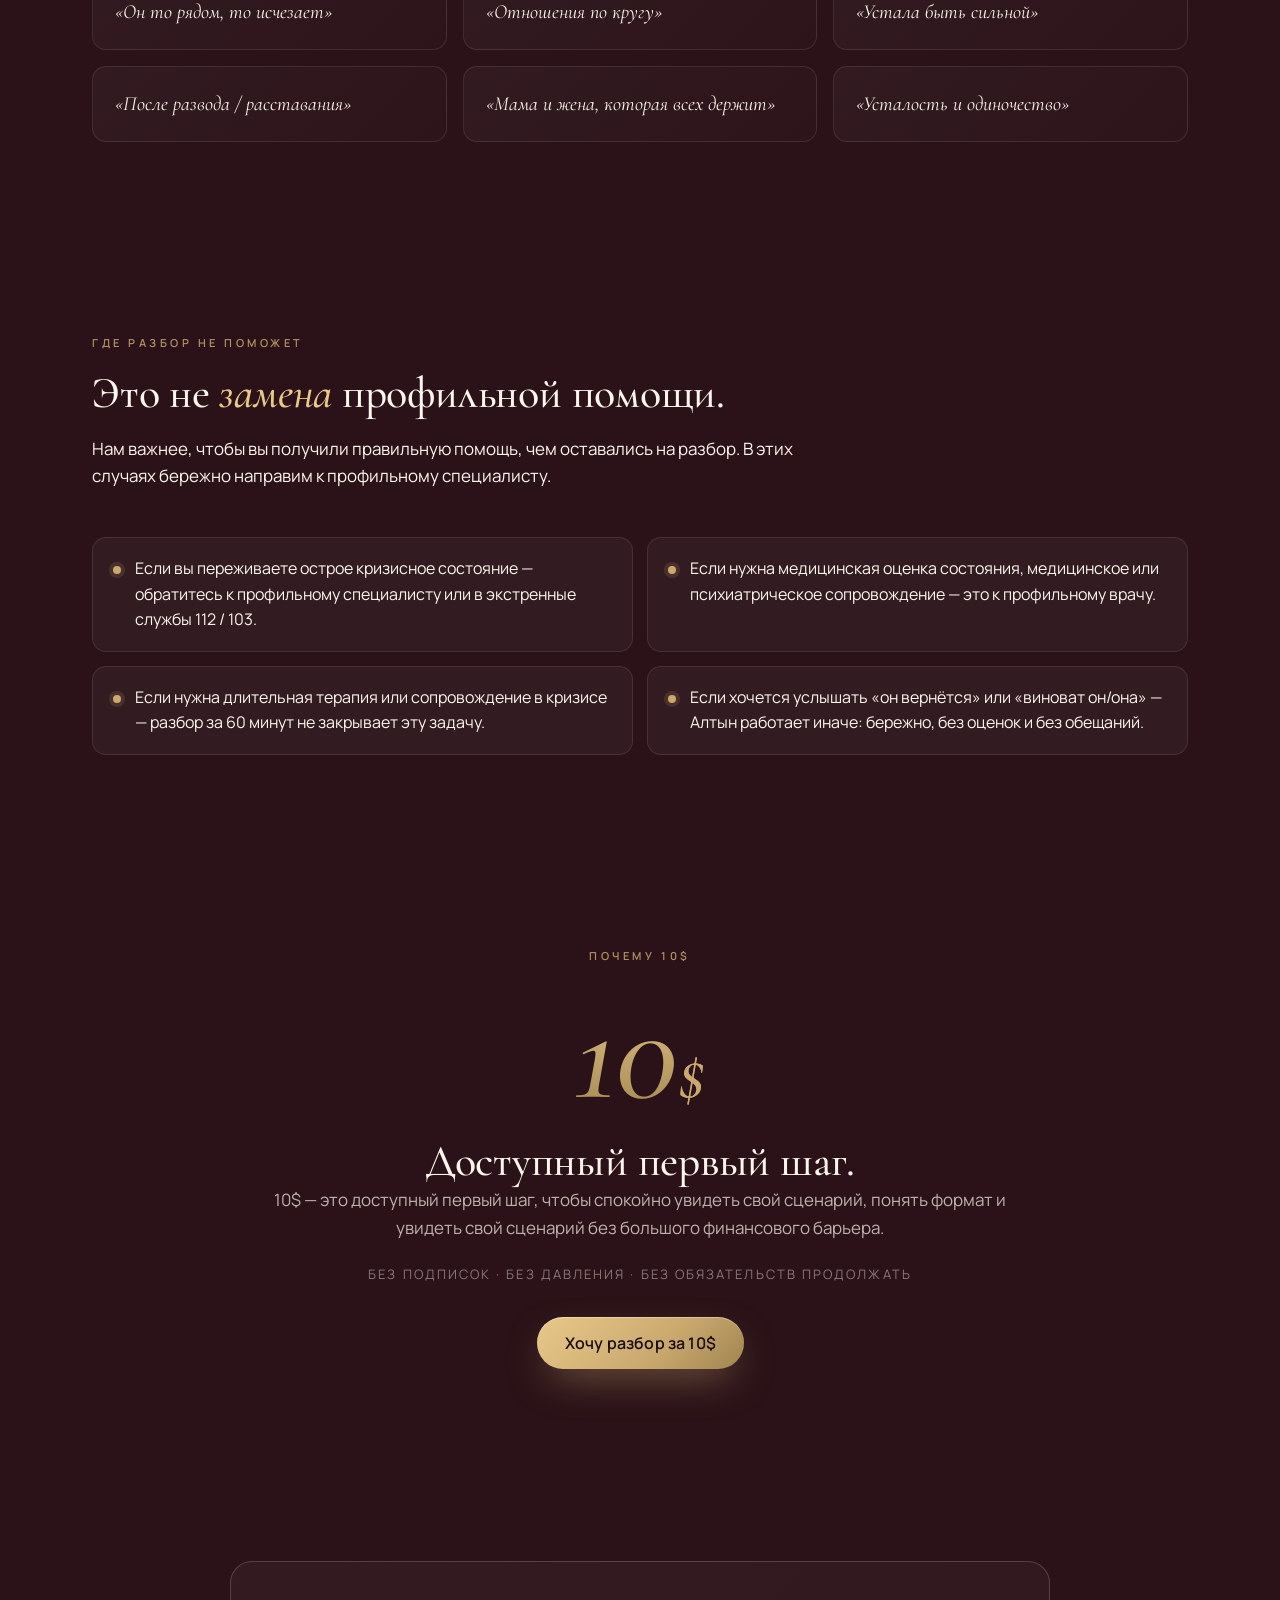
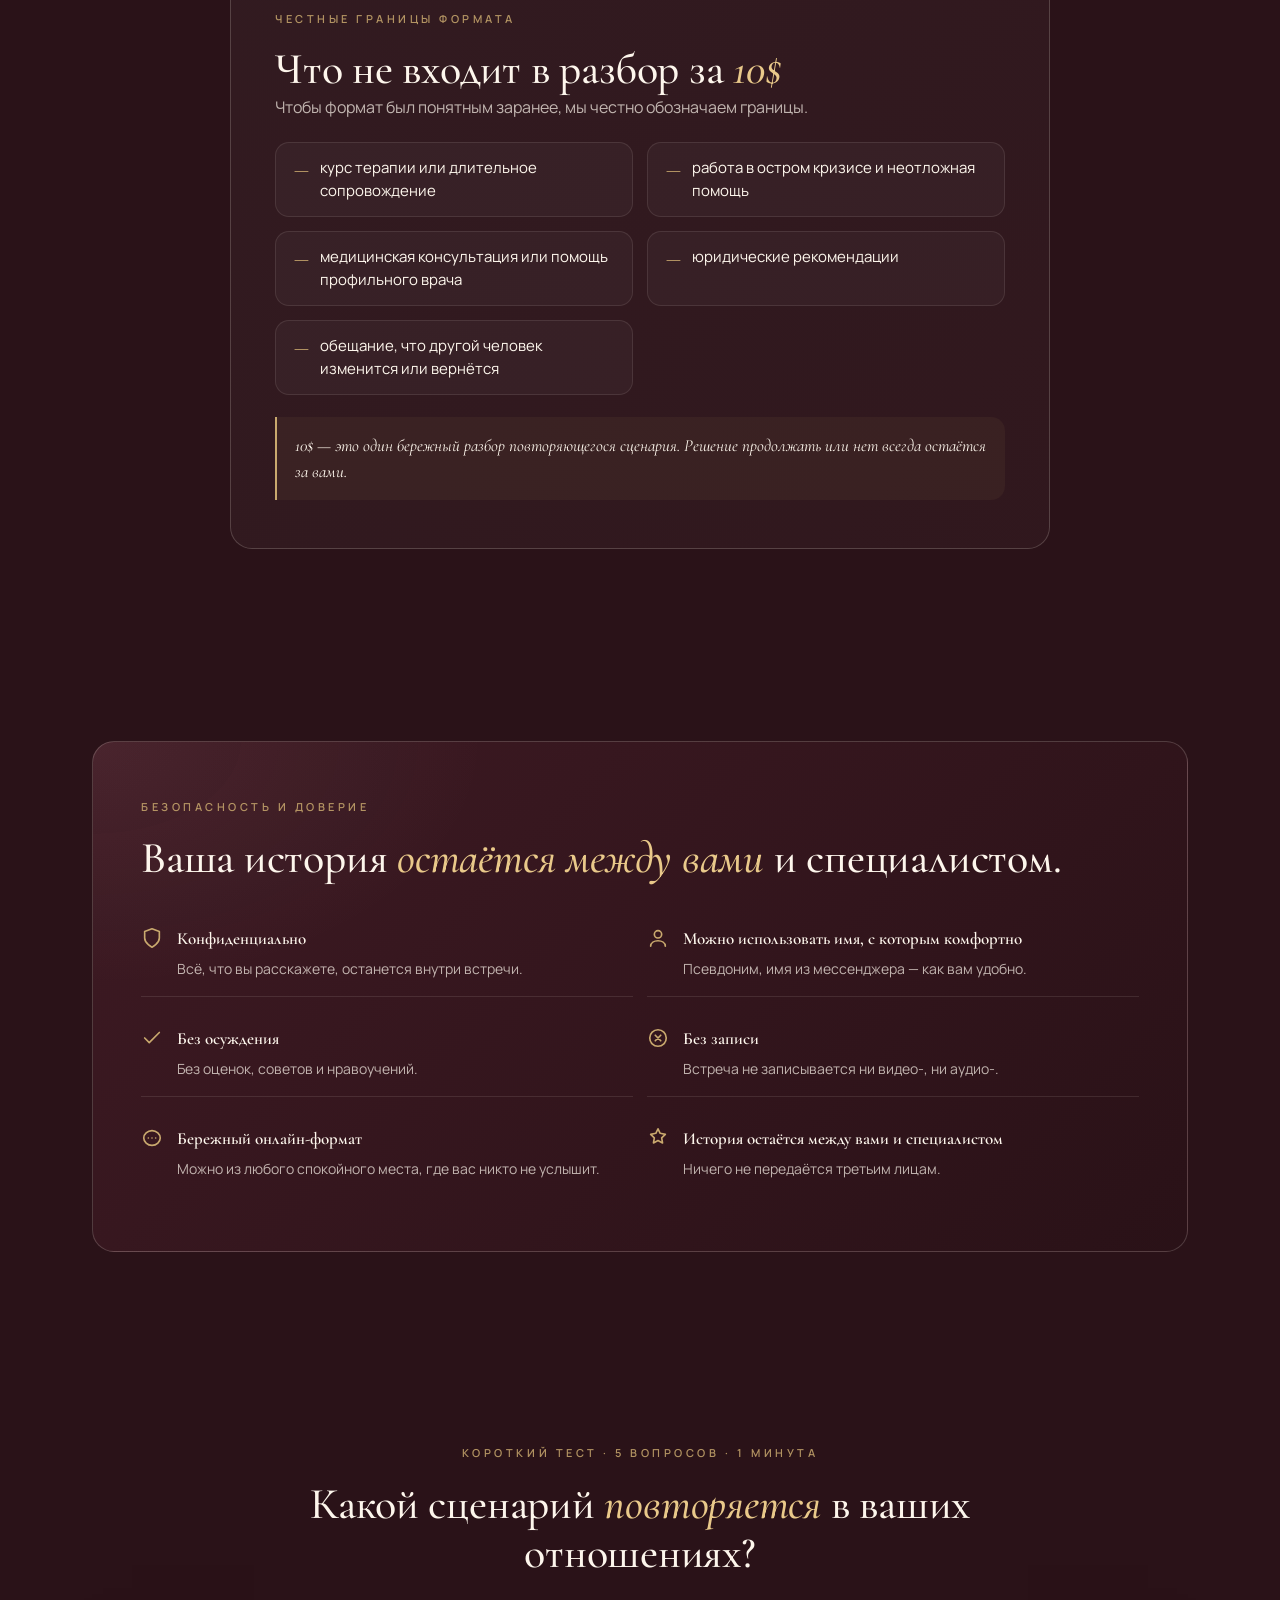
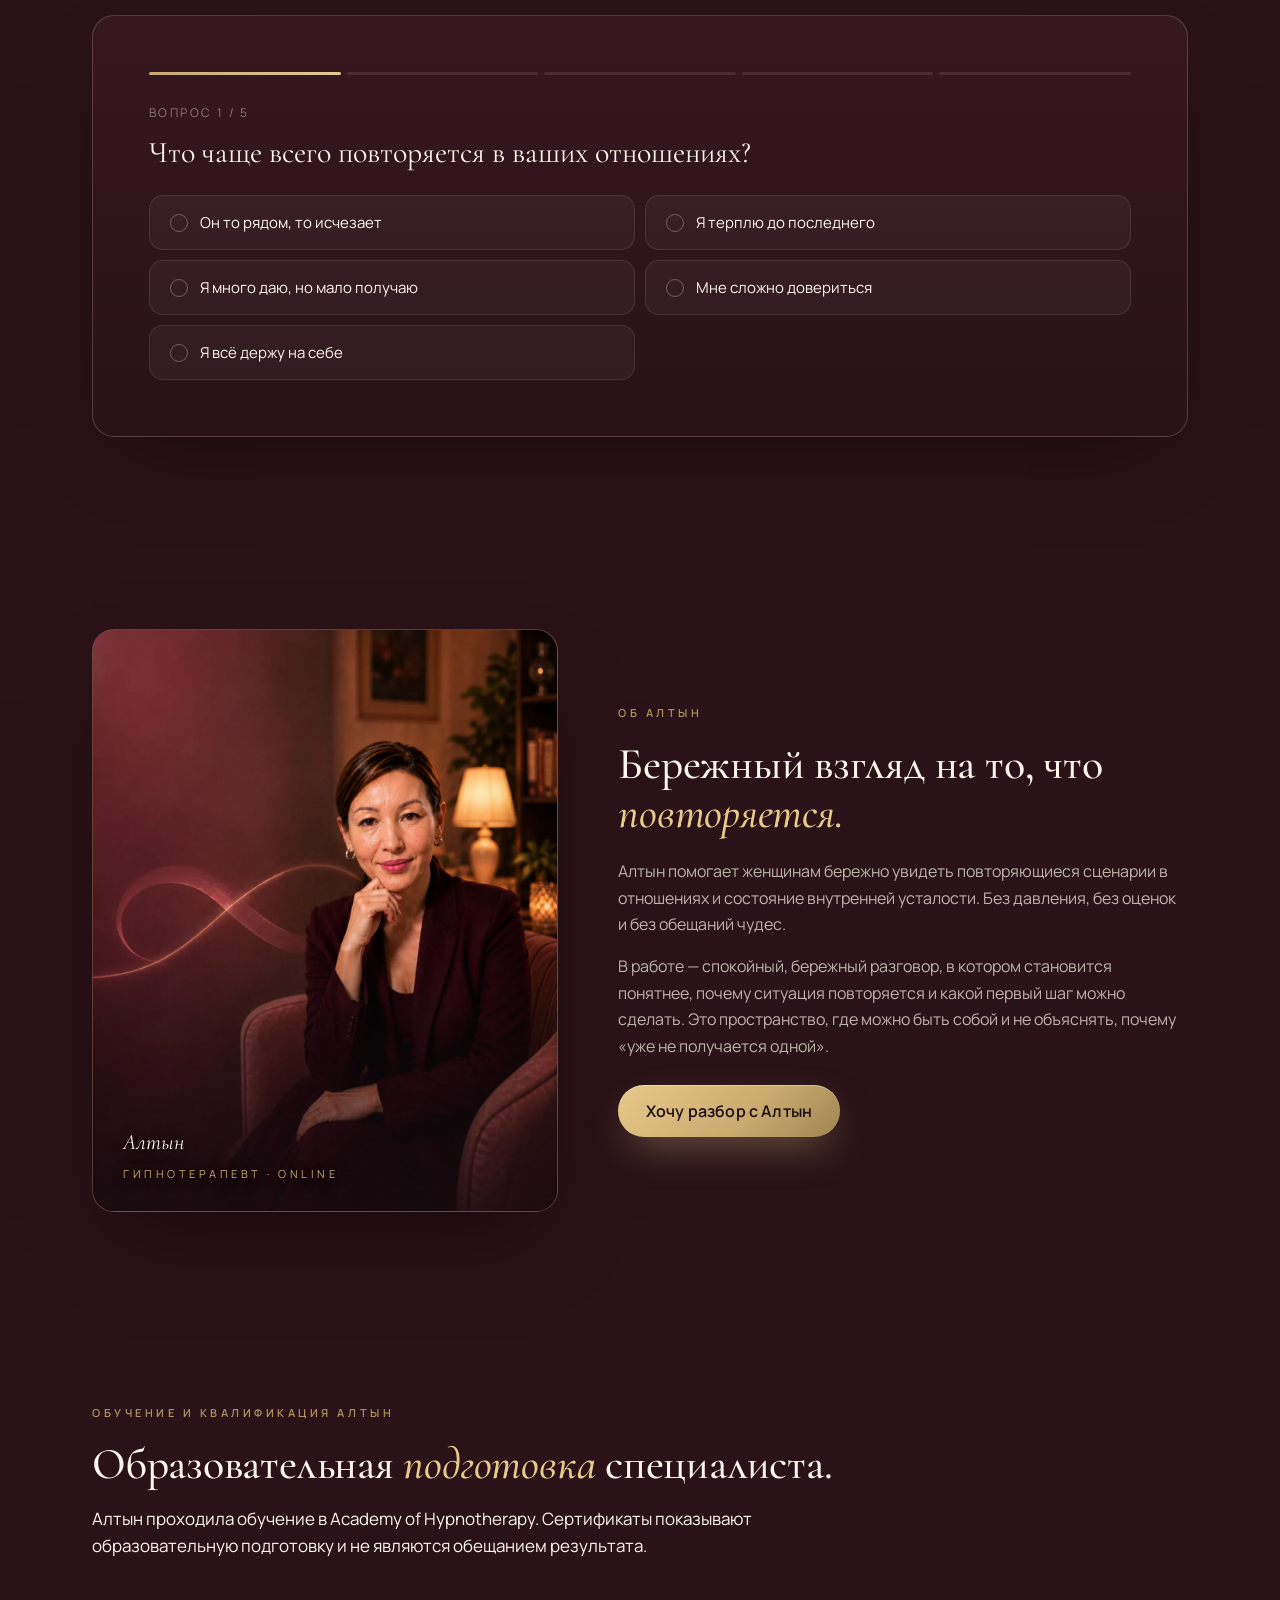
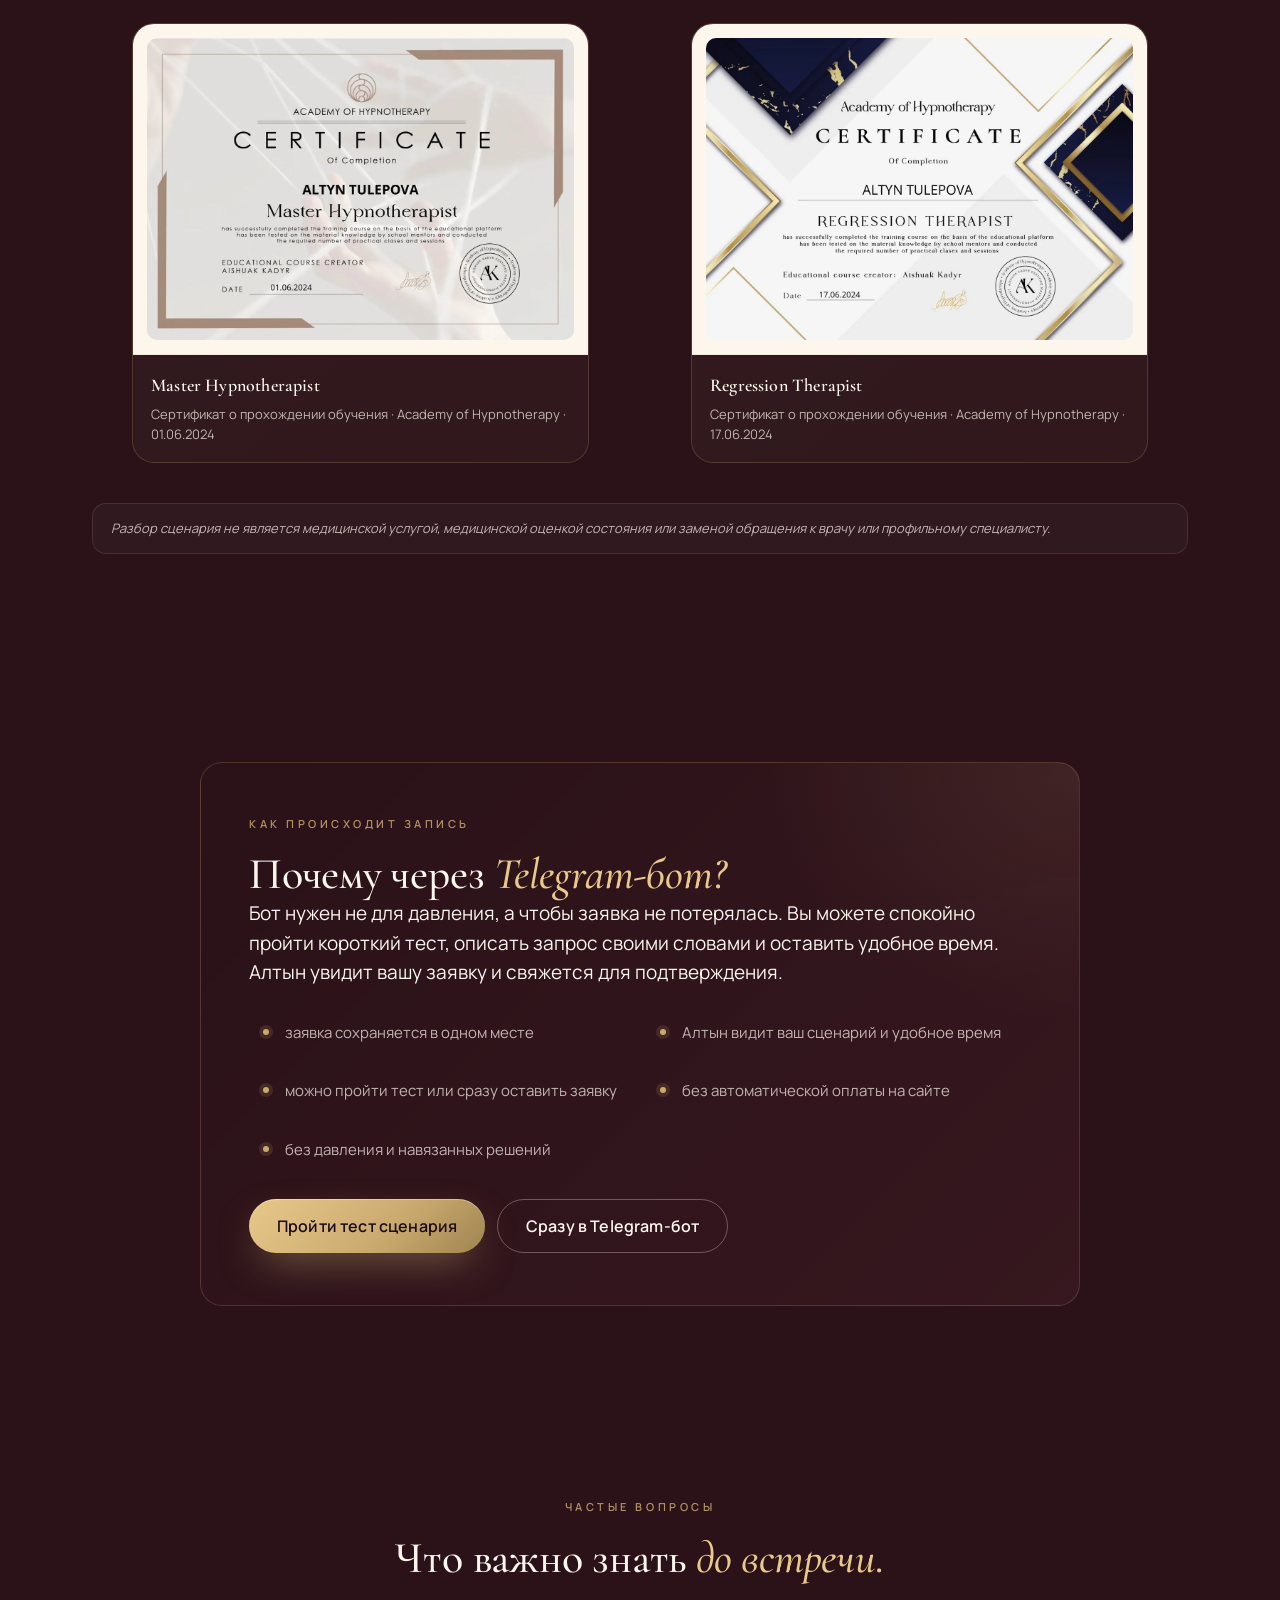
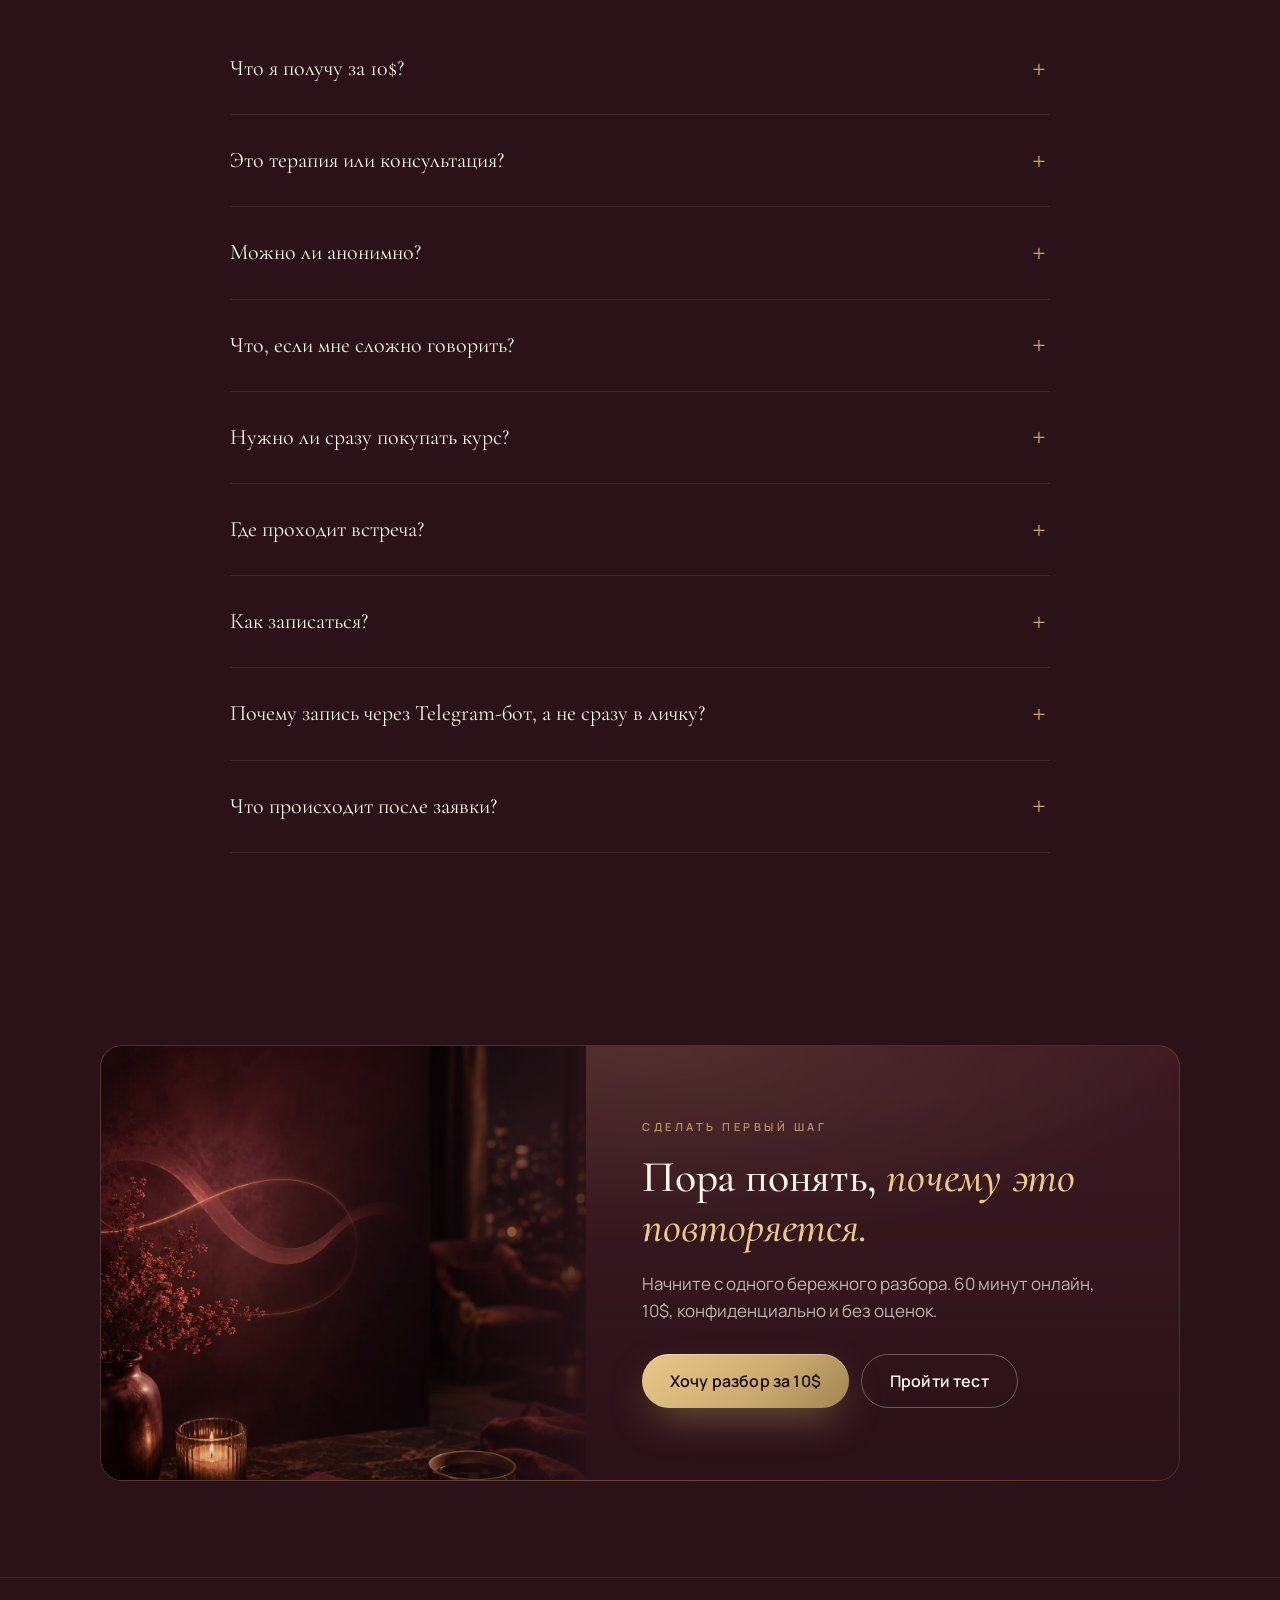
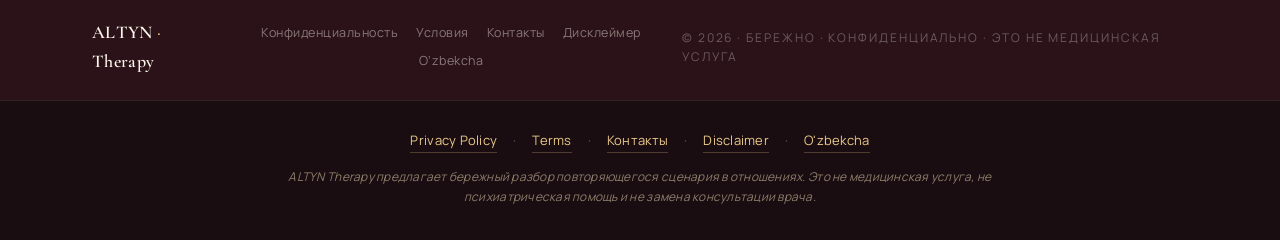
==== commit 46a86dd5: "feat(google): gtag.js install across pages + GSC verification + gclid capture - Install Google tag (" ====
--- a/index.html
+++ b/index.html
@@ -196,23 +196,21 @@
   <!-- ===== ANALYTICS HOOKS (env-driven, no hardcoded GA4/GTM yet) ===== -->
   <!-- Meta Pixel — already active. Replace ID via build step if needed. -->
   <script>window.__META_PIXEL_ID__ = '2475663283169925';</script>
+
+  <!-- Google tag (gtag.js) — Google Ads + GA4 -->
+  <script async src="https://www.googletagmanager.com/gtag/js?id=G-Z7V0FSGE4Y"></script>
   <script>
-    // GA4 / GTM placeholder. Inject IDs via build env when available.
-    // window.__GA4_ID__ = ''; // e.g. 'G-XXXXXXXX'
-    // window.__GTM_ID__ = ''; // e.g. 'GTM-XXXXXXX'
+    window.dataLayer = window.dataLayer || [];
+    function gtag(){dataLayer.push(arguments);}
+    gtag('js', new Date());
+    gtag('config', 'G-Z7V0FSGE4Y');
+    // Expose ID for custom event mirroring in track() below.
+    window.__GA4_ID__ = 'G-Z7V0FSGE4Y';
+  </script>
+  <script>
+    // Optional GTM hook (kept for future use; no-op until __GTM_ID__ is set).
     (function(){
-      var GA4 = window.__GA4_ID__;
       var GTM = window.__GTM_ID__;
-      if (GA4) {
-        var s = document.createElement('script');
-        s.async = true;
-        s.src = 'https://www.googletagmanager.com/gtag/js?id=' + GA4;
-        document.head.appendChild(s);
-        window.dataLayer = window.dataLayer || [];
-        window.gtag = function(){ window.dataLayer.push(arguments); };
-        window.gtag('js', new Date());
-        window.gtag('config', GA4);
-      }
       if (GTM) {
         (function(w,d,s,l,i){w[l]=w[l]||[];w[l].push({'gtm.start':new Date().getTime(),event:'gtm.js'});
         var f=d.getElementsByTagName(s)[0],j=d.createElement(s),dl=l!='dataLayer'?'&l='+l:'';j.async=true;
@@ -2158,6 +2156,17 @@
             value: 10,
             currency: 'USD'
           });
+          // Google Ads / GA4 mirror — secondary conversion candidate.
+          try {
+            if (typeof window.gtag === 'function') {
+              window.gtag('event', 'lead_intent_cta_click', {
+                cta_id: ctaId,
+                cta_text: (a.innerText || '').slice(0, 80),
+                value: 10,
+                currency: 'USD'
+              });
+            }
+          } catch (e) { /* noop */ }
         }
       }, { passive: true });
     });
